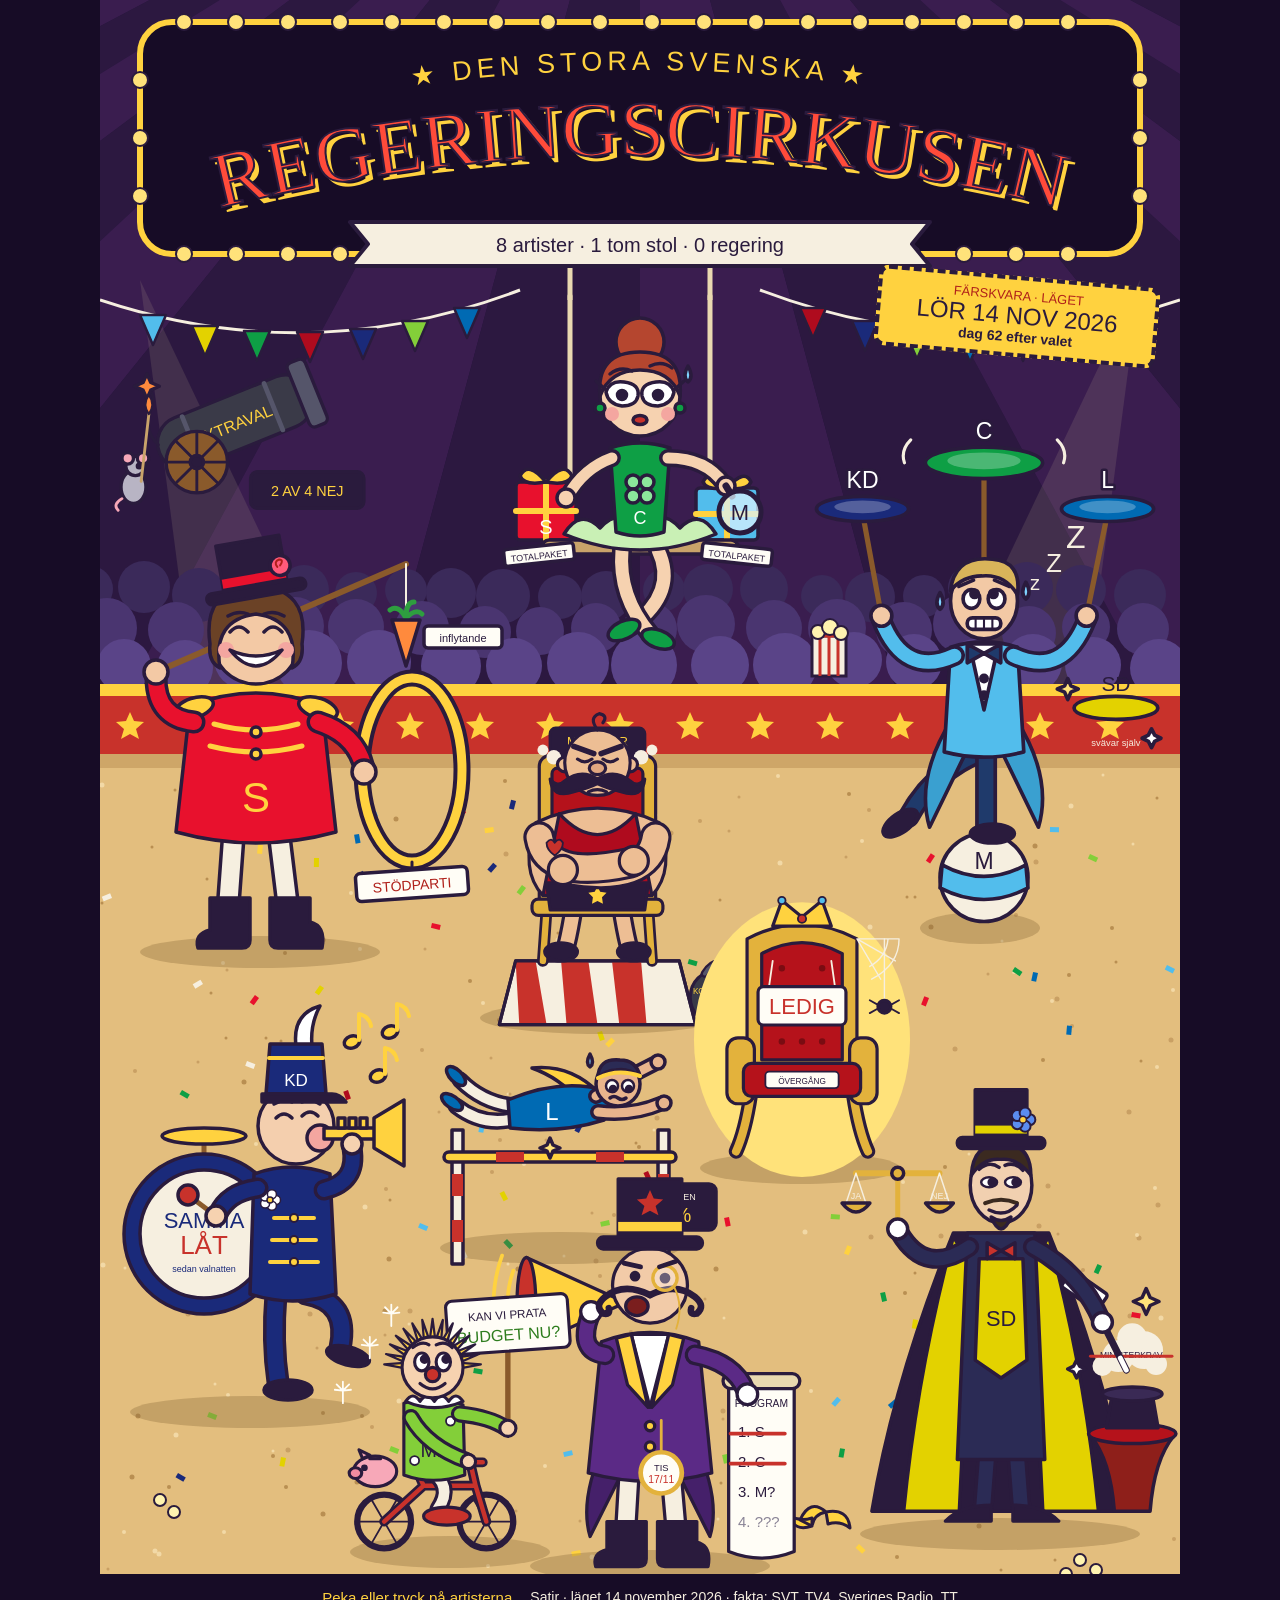
==== public/index.html @ 0e329bae "Publish Regeringscirkusen poster as a standalone page (F-001) Co-Authored-By: Claude Opus 5.5 <norep" ====
<!doctype html>
<html lang="sv">
<head>
<meta charset="utf-8">
<meta name="viewport" content="width=device-width, initial-scale=1">
<meta name="theme-color" content="#24163A">
<title>Regeringscirkusen 2026</title>
<meta name="description" content="Regeringscirkusen 2026 – en satirisk karikatyraffisch om regeringsbildningen. Peka eller tryck på artisterna.">
<link rel="icon" href="/favicon.svg" type="image/svg+xml">
<link rel="icon" href="/favicon.ico" sizes="48x48">
<link rel="apple-touch-icon" href="/apple-touch-icon.png">
<link rel="canonical" href="https://cirkusen.trythis.one/">
<meta property="og:type" content="website">
<meta property="og:locale" content="sv_SE">
<meta property="og:title" content="Regeringscirkusen 2026">
<meta property="og:description" content="En satirisk karikatyraffisch om regeringsbildningen. Peka eller tryck på artisterna.">
<meta property="og:url" content="https://cirkusen.trythis.one/">
<meta property="og:image" content="https://cirkusen.trythis.one/assets/og-image.jpg">
<meta property="og:image:width" content="1200">
<meta property="og:image:height" content="630">
<meta property="og:image:alt" content="Karikatyraffisch: Regeringscirkusen med partierna som cirkusartister.">
<meta name="twitter:card" content="summary_large_image">
<link rel="preload" href="/assets/fonts/bungee-latin-400-normal.woff2" as="font" type="font/woff2" crossorigin>
<style>
@font-face{font-family:Bungee;src:url("/assets/fonts/bungee-latin-400-normal.woff2") format("woff2");font-weight:400;font-display:swap}
@font-face{font-family:Rye;src:url("/assets/fonts/rye-latin-400-normal.woff2") format("woff2");font-weight:400;font-display:swap}
@font-face{font-family:Inter;src:url("/assets/fonts/inter-latin-wght-normal-5.3.0.woff2") format("woff2");font-weight:100 900;font-display:swap}
html{background:#170C26}
body{margin:0;min-height:100vh;display:flex;justify-content:center;overflow-x:hidden}
#stage{width:1080px;height:1620px;transform-origin:top left;flex:none}
.pop[hidden]{display:none}
#sheet{position:fixed;left:12px;right:12px;bottom:12px;z-index:100;box-sizing:border-box;background:#FFFDF6;color:#2A1B3D;border:3px solid #2A1B3D;border-radius:18px;padding:12px 16px;box-shadow:4px 4px 0 #2A1B3D;font:16px/1.4 Inter,sans-serif;cursor:pointer}
#sheet[hidden]{display:none}
#sheet div{font-size:14px!important}
</style>
<style>
body{margin:0}
a{color:#FFD23F}a:hover{color:#fff}
svg text{font-family:Bungee,sans-serif;stroke:none}
svg text.rye{font-family:Rye,serif}
.act{transition:filter .15s}.act:hover{filter:brightness(1.1) drop-shadow(0 0 10px #FFE27A)}
@keyframes swingC{0%,100%{transform:rotate(-5deg)}50%{transform:rotate(5deg)}}
@keyframes lean{0%,100%{transform:rotate(-1.5deg)}50%{transform:rotate(2deg)}}
@keyframes teeter{0%,100%{transform:rotate(-3deg)}50%{transform:rotate(3deg)}}
@keyframes march{0%,100%{transform:translateY(0) rotate(-1deg)}50%{transform:translateY(-10px) rotate(1deg)}}
@keyframes bounce{0%,100%{transform:translateY(0)}50%{transform:translateY(-7px)}}
@keyframes ride{0%,100%{transform:translateX(-22px)}50%{transform:translateX(26px)}}
@keyframes eyes{0%,40%{transform:translateX(-5px)}50%,90%{transform:translateX(5px)}100%{transform:translateX(-5px)}}
@keyframes drip{0%{transform:translateY(0);opacity:1}100%{transform:translateY(24px);opacity:0}}
@keyframes wob{0%,100%{transform:rotate(-7deg)}50%{transform:rotate(7deg)}}
@keyframes wobBig{0%,100%{transform:rotate(-16deg) translateX(-5px)}50%{transform:rotate(16deg) translateX(5px)}}
@keyframes hover{0%,100%{transform:translateY(0)}50%{transform:translateY(-14px)}}
@keyframes tw{0%,100%{opacity:.15;transform:scale(.5)}50%{opacity:1;transform:scale(1.3)}}
@keyframes blink{0%,100%{opacity:1}50%{opacity:.25}}
@keyframes dangle{0%,100%{transform:rotate(-9deg)}50%{transform:rotate(9deg)}}
@keyframes no{0%,100%{transform:rotate(-9deg)}50%{transform:rotate(9deg)}}
@keyframes puff{0%{transform:translateY(0) scale(.6);opacity:.9}100%{transform:translateY(-22px) scale(1.4);opacity:0}}
@keyframes tip{0%,100%{transform:rotate(-12deg)}50%{transform:rotate(12deg)}}
@keyframes poof{0%,100%{transform:scale(.9);opacity:.75}50%{transform:scale(1.08);opacity:1}}
@keyframes wand{0%,100%{transform:rotate(-10deg)}50%{transform:rotate(14deg)}}
@keyframes beat{0%,100%{transform:rotate(0)}50%{transform:rotate(-16deg)}}
@keyframes clash{0%,100%{transform:translateY(0) rotate(0)}50%{transform:translateY(-8px) rotate(6deg)}}
@keyframes note{0%{transform:translate(0,10px);opacity:0}30%{opacity:1}100%{transform:translate(14px,-30px);opacity:0}}
@keyframes sway{0%,100%{transform:rotate(-8deg)}50%{transform:rotate(10deg)}}
@keyframes fly{0%,100%{transform:translate(-8px,2px) rotate(2deg)}50%{transform:translate(8px,-8px) rotate(-3deg)}}
@keyframes barwob{0%,100%{transform:rotate(-1.2deg)}50%{transform:rotate(1.2deg)}}
@keyframes spin{from{transform:rotate(0)}to{transform:rotate(360deg)}}
@keyframes seed{0%{transform:translate(0,0);opacity:0}20%{opacity:1}100%{transform:translate(-46px,-40px);opacity:0}}
@keyframes flutter{0%,100%{transform:rotate(-3deg)}50%{transform:rotate(3deg)}}
@keyframes glow{0%,100%{opacity:.25}50%{opacity:.8}}
@keyframes spider{0%,100%{transform:translateY(-34px)}50%{transform:translateY(8px)}}
@keyframes shake{0%,100%{transform:translate(0,0)}25%{transform:translate(-2px,1px)}75%{transform:translate(2px,-1px)}}
@keyframes flick{0%,100%{transform:scale(1)}50%{transform:scale(1.35,.8)}}
@keyframes bulb{0%,49%{fill:#FFE27A}50%,100%{fill:#6B4E2E}}
@keyframes sweepL{0%,100%{transform:rotate(-7deg)}50%{transform:rotate(9deg)}}
@keyframes sweepR{0%,100%{transform:rotate(7deg)}50%{transform:rotate(-9deg)}}
@keyframes flag{0%,100%{transform:rotate(-7deg)}50%{transform:rotate(7deg)}}
@keyframes pop{from{transform:scale(.7);opacity:0}to{transform:scale(1);opacity:1}}
@keyframes stamp{0%,100%{transform:rotate(5deg) scale(1)}50%{transform:rotate(3deg) scale(1.04)}}
.swingC{animation:swingC 3.2s ease-in-out infinite;transform-origin:50% 0}
.lean{animation:lean 2.4s ease-in-out infinite;transform-origin:40% 100%}
.teeter{animation:teeter 1.8s ease-in-out infinite;transform-origin:50% 92%}
.march{animation:march .7s ease-in-out infinite}
.bounce{animation:bounce 1s ease-in-out infinite}
.ride{animation:ride 5s ease-in-out infinite}
.pop{animation:pop .2s ease-out both}
.stamp{animation:stamp 2.6s ease-in-out infinite}
svg .eyes,svg .wob,svg .wob2,svg .wobBig,svg .hover,svg .tw,svg .dangle,svg .dangle2,svg .no,svg .puff,svg .tip,svg .poof,svg .wand,svg .beat,svg .clash,svg .note,svg .sway,svg .fly,svg .barwob,svg .spin,svg .seed,svg .flutter,svg .swingw,svg .spider,svg .flick,svg .flag,svg .drip{transform-box:fill-box}
.eyes{animation:eyes 3s ease-in-out infinite}
.drip{animation:drip 1.1s ease-in infinite}
.wob{animation:wob 1s ease-in-out infinite;transform-origin:50% 100%}
.wob2{animation:wob 1.2s ease-in-out infinite;animation-delay:.3s;transform-origin:50% 100%}
.wobBig{animation:wobBig .7s ease-in-out infinite;transform-origin:50% 100%}
.hover{animation:hover 2.2s ease-in-out infinite}
.tw{animation:tw 1.2s ease-in-out infinite;transform-origin:center}
.blink{animation:blink 1.2s ease-in-out infinite}
.dangle{animation:dangle 1.8s ease-in-out infinite;transform-origin:12% 0}
.dangle2{animation:dangle 3s ease-in-out infinite;transform-origin:50% 0}
.no{animation:no .9s ease-in-out infinite;transform-origin:50% 100%}
.puff{animation:puff 1.2s ease-out infinite;transform-origin:center}
.tip{animation:tip 2.6s ease-in-out infinite;transform-origin:50% 0}
.poof{animation:poof 1.6s ease-in-out infinite;transform-origin:center}
.wand{animation:wand .9s ease-in-out infinite;transform-origin:0 0}
.beat{animation:beat .35s ease-in-out infinite;transform-origin:100% 0}
.clash{animation:clash .7s ease-in-out infinite;transform-origin:center}
.note{animation:note 1.8s ease-out infinite}
.sway{animation:sway 1.4s ease-in-out infinite;transform-origin:50% 100%}
.fly{animation:fly 1.6s ease-in-out infinite;transform-origin:center}
.barwob{animation:barwob .3s ease-in-out infinite;transform-origin:center}
.spin{animation:spin 1.3s linear infinite;transform-origin:center}
.seed{animation:seed 3.4s ease-out infinite}
.flutter{animation:flutter 2s ease-in-out infinite;transform-origin:50% 0}
.swingw{animation:dangle 1.4s ease-in-out infinite;transform-origin:50% 0}
.glow{animation:glow 2.4s ease-in-out infinite}
.spider{animation:spider 4s ease-in-out infinite}
.shake{animation:shake .25s linear infinite}
.flick{animation:flick .3s ease-in-out infinite;transform-origin:50% 100%}
.flag{animation:flag 2s ease-in-out infinite;transform-origin:50% 0}
.b1{animation:bulb 1s steps(1) infinite;fill:#FFE27A}
.b2{animation:bulb 1s steps(1) infinite;animation-delay:.5s;fill:#FFE27A}
.sweepL{animation:sweepL 8s ease-in-out infinite;transform-box:view-box;transform-origin:40px 280px}
.sweepR{animation:sweepR 9s ease-in-out infinite;transform-box:view-box;transform-origin:1040px 280px}
@media (prefers-reduced-motion: reduce){*{animation:none !important}}
</style>
</head>
<body>
<div id="stage">
<div style="width: 1080px; height: 1620px; position: relative; overflow: hidden; background: #24163A; font-family: Inter, sans-serif; color: #2A1B3D">
<svg aria-hidden="true" width="1080" height="1620" viewBox="0 0 1080 1620" style="position:absolute;left:0;top:0"><rect width="1080" height="1620" fill="#24163A"/><polygon points="540,-260 -1572,720 -1308,720" fill="#3A1D4F"/><polygon points="540,-260 -1308,720 -1044,720" fill="#2C1840"/><polygon points="540,-260 -1044,720 -780,720" fill="#3A1D4F"/><polygon points="540,-260 -780,720 -516,720" fill="#2C1840"/><polygon points="540,-260 -516,720 -252,720" fill="#3A1D4F"/><polygon points="540,-260 -252,720 12,720" fill="#2C1840"/><polygon points="540,-260 12,720 276,720" fill="#3A1D4F"/><polygon points="540,-260 276,720 540,720" fill="#2C1840"/><polygon points="540,-260 540,720 804,720" fill="#3A1D4F"/><polygon points="540,-260 804,720 1068,720" fill="#2C1840"/><polygon points="540,-260 1068,720 1332,720" fill="#3A1D4F"/><polygon points="540,-260 1332,720 1596,720" fill="#2C1840"/><polygon points="540,-260 1596,720 1860,720" fill="#3A1D4F"/><polygon points="540,-260 1860,720 2124,720" fill="#2C1840"/><polygon points="540,-260 2124,720 2388,720" fill="#3A1D4F"/><polygon points="540,-260 2388,720 2652,720" fill="#2C1840"/><g class="sweepL"><polygon points="40,280 200,1500 620,1500" fill="#FFF3B0" opacity=".10"/></g><g class="sweepR"><polygon points="1040,280 460,1500 880,1500" fill="#FFF3B0" opacity=".10"/></g><circle cx="-10" cy="589" r="23" fill="#3B2A5A"/><circle cx="44" cy="587" r="26" fill="#3B2A5A"/><circle cx="99" cy="595" r="27" fill="#3B2A5A"/><circle cx="156" cy="596" r="23" fill="#3B2A5A"/><circle cx="204" cy="590" r="25" fill="#3B2A5A"/><circle cx="256" cy="593" r="21" fill="#3B2A5A"/><circle cx="306" cy="590" r="21" fill="#3B2A5A"/><circle cx="351" cy="593" r="25" fill="#3B2A5A"/><circle cx="403" cy="596" r="27" fill="#3B2A5A"/><circle cx="460" cy="597" r="22" fill="#3B2A5A"/><circle cx="506" cy="596" r="25" fill="#3B2A5A"/><circle cx="564" cy="590" r="21" fill="#3B2A5A"/><circle cx="608" cy="589" r="25" fill="#3B2A5A"/><circle cx="664" cy="589" r="24" fill="#3B2A5A"/><circle cx="722" cy="596" r="21" fill="#3B2A5A"/><circle cx="770" cy="597" r="25" fill="#3B2A5A"/><circle cx="824" cy="596" r="21" fill="#3B2A5A"/><circle cx="871" cy="588" r="23" fill="#3B2A5A"/><circle cx="927" cy="588" r="26" fill="#3B2A5A"/><circle cx="981" cy="590" r="25" fill="#3B2A5A"/><circle cx="1040" cy="595" r="26" fill="#3B2A5A"/><circle cx="7" cy="628" r="30" fill="#4A3570"/><circle cx="76" cy="630" r="28" fill="#4A3570"/><circle cx="139" cy="626" r="26" fill="#4A3570"/><circle cx="195" cy="626" r="29" fill="#4A3570"/><circle cx="256" cy="627" r="28" fill="#4A3570"/><circle cx="322" cy="628" r="27" fill="#4A3570"/><circle cx="385" cy="632" r="26" fill="#4A3570"/><circle cx="440" cy="631" r="24" fill="#4A3570"/><circle cx="496" cy="628" r="25" fill="#4A3570"/><circle cx="550" cy="629" r="27" fill="#4A3570"/><circle cx="606" cy="624" r="29" fill="#4A3570"/><circle cx="674" cy="628" r="28" fill="#4A3570"/><circle cx="737" cy="628" r="29" fill="#4A3570"/><circle cx="804" cy="630" r="28" fill="#4A3570"/><circle cx="863" cy="624" r="30" fill="#4A3570"/><circle cx="929" cy="633" r="27" fill="#4A3570"/><circle cx="986" cy="627" r="24" fill="#4A3570"/><circle cx="1043" cy="629" r="26" fill="#4A3570"/><circle cx="24" cy="666" r="27" fill="#5A4488"/><circle cx="85" cy="668" r="28" fill="#5A4488"/><circle cx="144" cy="659" r="30" fill="#5A4488"/><circle cx="209" cy="663" r="33" fill="#5A4488"/><circle cx="279" cy="662" r="32" fill="#5A4488"/><circle cx="351" cy="666" r="30" fill="#5A4488"/><circle cx="414" cy="666" r="28" fill="#5A4488"/><circle cx="478" cy="663" r="31" fill="#5A4488"/><circle cx="544" cy="665" r="33" fill="#5A4488"/><circle cx="620" cy="665" r="29" fill="#5A4488"/><circle cx="685" cy="665" r="32" fill="#5A4488"/><circle cx="754" cy="660" r="28" fill="#5A4488"/><circle cx="814" cy="662" r="28" fill="#5A4488"/><circle cx="875" cy="666" r="27" fill="#5A4488"/><circle cx="933" cy="663" r="29" fill="#5A4488"/><circle cx="993" cy="665" r="28" fill="#5A4488"/><circle cx="1059" cy="668" r="29" fill="#5A4488"/><g font-size="20" fill="#F6EFE0" class="blink"><text x="930" y="590">z</text><text x="946" y="572" font-size="26">Z</text><text x="966" y="548" font-size="32">Z</text></g><rect x="712" y="636" width="34" height="40" fill="#F6EFE0" stroke="#2A1B3D" stroke-width="3"/><path d="M712 636h34M720 636v40M729 636v40M738 636v40" stroke="#C8322B" stroke-width="3"/><g fill="#FFF3B0" stroke="#2A1B3D" stroke-width="2"><circle cx="718" cy="632" r="7"/><circle cx="730" cy="627" r="8"/><circle cx="741" cy="633" r="7"/></g><rect x="0" y="690" width="1080" height="64" fill="#C8322B"/><rect x="0" y="684" width="1080" height="12" fill="#FFD23F"/><path d="M30 712l4 9 10 1 -8 7 3 10 -9 -5 -9 5 3 -10 -8 -7 10 -1z" fill="#FFD23F"/><path d="M100 712l4 9 10 1 -8 7 3 10 -9 -5 -9 5 3 -10 -8 -7 10 -1z" fill="#FFD23F"/><path d="M170 712l4 9 10 1 -8 7 3 10 -9 -5 -9 5 3 -10 -8 -7 10 -1z" fill="#FFD23F"/><path d="M240 712l4 9 10 1 -8 7 3 10 -9 -5 -9 5 3 -10 -8 -7 10 -1z" fill="#FFD23F"/><path d="M310 712l4 9 10 1 -8 7 3 10 -9 -5 -9 5 3 -10 -8 -7 10 -1z" fill="#FFD23F"/><path d="M380 712l4 9 10 1 -8 7 3 10 -9 -5 -9 5 3 -10 -8 -7 10 -1z" fill="#FFD23F"/><path d="M450 712l4 9 10 1 -8 7 3 10 -9 -5 -9 5 3 -10 -8 -7 10 -1z" fill="#FFD23F"/><path d="M520 712l4 9 10 1 -8 7 3 10 -9 -5 -9 5 3 -10 -8 -7 10 -1z" fill="#FFD23F"/><path d="M590 712l4 9 10 1 -8 7 3 10 -9 -5 -9 5 3 -10 -8 -7 10 -1z" fill="#FFD23F"/><path d="M660 712l4 9 10 1 -8 7 3 10 -9 -5 -9 5 3 -10 -8 -7 10 -1z" fill="#FFD23F"/><path d="M730 712l4 9 10 1 -8 7 3 10 -9 -5 -9 5 3 -10 -8 -7 10 -1z" fill="#FFD23F"/><path d="M800 712l4 9 10 1 -8 7 3 10 -9 -5 -9 5 3 -10 -8 -7 10 -1z" fill="#FFD23F"/><path d="M870 712l4 9 10 1 -8 7 3 10 -9 -5 -9 5 3 -10 -8 -7 10 -1z" fill="#FFD23F"/><path d="M940 712l4 9 10 1 -8 7 3 10 -9 -5 -9 5 3 -10 -8 -7 10 -1z" fill="#FFD23F"/><path d="M1010 712l4 9 10 1 -8 7 3 10 -9 -5 -9 5 3 -10 -8 -7 10 -1z" fill="#FFD23F"/><rect x="0" y="754" width="1080" height="866" fill="#E3BE7E"/><rect x="0" y="754" width="1080" height="14" fill="#B98F52" opacity=".5"/><circle cx="257" cy="1482" r="2.5" fill="#B98F52"/><circle cx="110" cy="1242" r="2.5" fill="#B98F52"/><circle cx="803" cy="1182" r="2" fill="#F2D9A6"/><circle cx="212" cy="1268" r="2.5" fill="#F2D9A6"/><circle cx="127" cy="970" r="1.5" fill="#C9A064"/><circle cx="902" cy="941" r="1.5" fill="#F2D9A6"/><circle cx="107" cy="879" r="1.5" fill="#B98F52"/><circle cx="309" cy="1324" r="1.5" fill="#F2D9A6"/><circle cx="52" cy="847" r="1.5" fill="#B98F52"/><circle cx="770" cy="927" r="2.5" fill="#F2D9A6"/><circle cx="711" cy="1391" r="2" fill="#F2D9A6"/><circle cx="251" cy="893" r="2" fill="#F2D9A6"/><circle cx="983" cy="1270" r="2" fill="#C9A064"/><circle cx="295" cy="879" r="2.5" fill="#F2D9A6"/><circle cx="542" cy="1265" r="2.5" fill="#C9A064"/><circle cx="1057" cy="798" r="1.5" fill="#B98F52"/><circle cx="740" cy="925" r="2.5" fill="#B98F52"/><circle cx="55" cy="1551" r="2.5" fill="#F2D9A6"/><circle cx="186" cy="1487" r="2" fill="#B98F52"/><circle cx="751" cy="946" r="2" fill="#C9A064"/><circle cx="1029" cy="1112" r="2.5" fill="#C9A064"/><circle cx="399" cy="1020" r="2" fill="#B98F52"/><circle cx="464" cy="979" r="2.5" fill="#F2D9A6"/><circle cx="728" cy="1523" r="1.5" fill="#C9A064"/><circle cx="572" cy="1258" r="2" fill="#C9A064"/><circle cx="705" cy="1232" r="2.5" fill="#F2D9A6"/><circle cx="746" cy="857" r="1.5" fill="#C9A064"/><circle cx="464" cy="1256" r="1.5" fill="#F2D9A6"/><circle cx="418" cy="1269" r="2.5" fill="#B98F52"/><circle cx="3" cy="1265" r="2.5" fill="#F2D9A6"/><circle cx="173" cy="1451" r="1.5" fill="#F2D9A6"/><circle cx="408" cy="1264" r="1.5" fill="#F2D9A6"/><circle cx="680" cy="863" r="2.5" fill="#F2D9A6"/><circle cx="948" cy="1186" r="2.5" fill="#C9A064"/><circle cx="325" cy="949" r="1.5" fill="#C9A064"/><circle cx="309" cy="1379" r="2" fill="#B98F52"/><circle cx="299" cy="1401" r="2.5" fill="#F2D9A6"/><circle cx="717" cy="934" r="2.5" fill="#B98F52"/><circle cx="268" cy="796" r="1.5" fill="#B98F52"/><circle cx="210" cy="1314" r="2.5" fill="#C9A064"/><circle cx="888" cy="974" r="1.5" fill="#C9A064"/><circle cx="515" cy="992" r="2" fill="#B98F52"/><circle cx="492" cy="1557" r="2.5" fill="#F2D9A6"/><circle cx="531" cy="1332" r="2" fill="#C9A064"/><circle cx="124" cy="1532" r="2" fill="#F2D9A6"/><circle cx="1058" cy="1205" r="2.5" fill="#C9A064"/><circle cx="310" cy="1311" r="2.5" fill="#C9A064"/><circle cx="901" cy="1570" r="1.5" fill="#B98F52"/><circle cx="8" cy="1569" r="1.5" fill="#C9A064"/><circle cx="289" cy="1259" r="2.5" fill="#B98F52"/><circle cx="246" cy="1344" r="1.5" fill="#F2D9A6"/><circle cx="1061" cy="1318" r="2.5" fill="#F2D9A6"/><circle cx="217" cy="1348" r="1.5" fill="#C9A064"/><circle cx="391" cy="1058" r="1.5" fill="#C9A064"/><circle cx="1039" cy="1238" r="2.5" fill="#C9A064"/><circle cx="129" cy="1228" r="2" fill="#B98F52"/><circle cx="1035" cy="1395" r="2.5" fill="#C9A064"/><circle cx="567" cy="1238" r="2.5" fill="#B98F52"/><circle cx="979" cy="1294" r="1.5" fill="#B98F52"/><circle cx="1071" cy="1040" r="2.5" fill="#C9A064"/><circle cx="916" cy="915" r="2" fill="#C9A064"/><circle cx="803" cy="1227" r="2" fill="#C9A064"/><circle cx="492" cy="1213" r="1.5" fill="#C9A064"/><circle cx="620" cy="900" r="1.5" fill="#B98F52"/><circle cx="749" cy="921" r="2" fill="#C9A064"/><circle cx="957" cy="999" r="2.5" fill="#C9A064"/><circle cx="815" cy="1273" r="1.5" fill="#B98F52"/><circle cx="458" cy="940" r="2.5" fill="#F2D9A6"/><circle cx="1055" cy="1188" r="2" fill="#F2D9A6"/><circle cx="400" cy="1140" r="2" fill="#C9A064"/><circle cx="749" cy="794" r="2" fill="#B98F52"/><circle cx="939" cy="1226" r="2.5" fill="#C9A064"/><circle cx="787" cy="1114" r="2.5" fill="#B98F52"/><circle cx="605" cy="1299" r="1.5" fill="#C9A064"/><circle cx="468" cy="882" r="1.5" fill="#F2D9A6"/><circle cx="556" cy="815" r="1.5" fill="#F2D9A6"/><circle cx="265" cy="1207" r="2.5" fill="#F2D9A6"/><circle cx="831" cy="927" r="2.5" fill="#B98F52"/><circle cx="1012" cy="1492" r="2" fill="#C9A064"/><circle cx="571" cy="833" r="2.5" fill="#C9A064"/><circle cx="871" cy="849" r="2" fill="#C9A064"/><circle cx="181" cy="1041" r="1.5" fill="#B98F52"/><circle cx="455" cy="843" r="2" fill="#C9A064"/><circle cx="929" cy="786" r="2" fill="#B98F52"/><circle cx="855" cy="1049" r="2.5" fill="#C9A064"/><circle cx="88" cy="1314" r="2.5" fill="#C9A064"/><circle cx="224" cy="940" r="2" fill="#C9A064"/><circle cx="370" cy="981" r="2" fill="#B98F52"/><circle cx="624" cy="1318" r="1.5" fill="#F2D9A6"/><circle cx="912" cy="1287" r="2.5" fill="#C9A064"/><circle cx="554" cy="1130" r="1.5" fill="#F2D9A6"/><circle cx="75" cy="790" r="1.5" fill="#B98F52"/><circle cx="1035" cy="1339" r="1.5" fill="#B98F52"/><circle cx="972" cy="1026" r="2" fill="#C9A064"/><circle cx="885" cy="1447" r="2" fill="#B98F52"/><circle cx="805" cy="1293" r="2" fill="#B98F52"/><circle cx="440" cy="1010" r="2" fill="#C9A064"/><circle cx="286" cy="1189" r="2" fill="#C9A064"/><circle cx="265" cy="789" r="1.5" fill="#B98F52"/><circle cx="523" cy="1216" r="1.5" fill="#C9A064"/><circle cx="173" cy="1456" r="2" fill="#B98F52"/><circle cx="577" cy="1388" r="1.5" fill="#B98F52"/><circle cx="600" cy="821" r="2" fill="#C9A064"/><circle cx="322" cy="1050" r="2" fill="#C9A064"/><circle cx="539" cy="1147" r="2" fill="#B98F52"/><circle cx="662" cy="1025" r="1.5" fill="#F2D9A6"/><circle cx="446" cy="1140" r="1.5" fill="#C9A064"/><circle cx="686" cy="1165" r="1.5" fill="#F2D9A6"/><circle cx="571" cy="1289" r="2.5" fill="#C9A064"/><circle cx="508" cy="1291" r="1.5" fill="#C9A064"/><circle cx="541" cy="866" r="1.5" fill="#F2D9A6"/><circle cx="85" cy="1178" r="1.5" fill="#F2D9A6"/><circle cx="623" cy="1419" r="1.5" fill="#C9A064"/><circle cx="317" cy="1448" r="2.5" fill="#B98F52"/><circle cx="797" cy="1557" r="2" fill="#B98F52"/><circle cx="1012" cy="928" r="2" fill="#B98F52"/><circle cx="296" cy="819" r="2.5" fill="#B98F52"/><circle cx="879" cy="1526" r="2.5" fill="#B98F52"/><circle cx="285" cy="1311" r="2.5" fill="#B98F52"/><circle cx="32" cy="1477" r="2.5" fill="#B98F52"/><circle cx="470" cy="862" r="1.5" fill="#C9A064"/><circle cx="272" cy="1427" r="2" fill="#C9A064"/><circle cx="771" cy="1237" r="2.5" fill="#C9A064"/><circle cx="38" cy="1416" r="2.5" fill="#B98F52"/><circle cx="500" cy="1276" r="2" fill="#C9A064"/><circle cx="935" cy="846" r="2.5" fill="#B98F52"/><circle cx="188" cy="1450" r="2.5" fill="#C9A064"/><circle cx="970" cy="1033" r="1.5" fill="#F2D9A6"/><circle cx="480" cy="1521" r="1.5" fill="#C9A064"/><circle cx="942" cy="1280" r="2" fill="#C9A064"/><circle cx="981" cy="1475" r="2" fill="#C9A064"/><circle cx="406" cy="854" r="2.5" fill="#C9A064"/><circle cx="679" cy="1035" r="2.5" fill="#B98F52"/><circle cx="623" cy="1411" r="2.5" fill="#C9A064"/><circle cx="25" cy="1268" r="1.5" fill="#F2D9A6"/><circle cx="550" cy="1463" r="1.5" fill="#B98F52"/><circle cx="445" cy="1466" r="2" fill="#F2D9A6"/><circle cx="1057" cy="1067" r="2" fill="#F2D9A6"/><circle cx="955" cy="1560" r="1.5" fill="#B98F52"/><circle cx="408" cy="1094" r="1.5" fill="#F2D9A6"/><circle cx="35" cy="1071" r="2" fill="#C9A064"/><circle cx="1037" cy="1235" r="2" fill="#F2D9A6"/><circle cx="429" cy="990" r="1.5" fill="#B98F52"/><circle cx="184" cy="920" r="2.5" fill="#B98F52"/><circle cx="536" cy="1143" r="1.5" fill="#B98F52"/><circle cx="1041" cy="1061" r="1.5" fill="#B98F52"/><circle cx="747" cy="1011" r="2" fill="#F2D9A6"/><circle cx="807" cy="800" r="1.5" fill="#C9A064"/><circle cx="1006" cy="1472" r="2" fill="#F2D9A6"/><circle cx="618" cy="1519" r="1.5" fill="#F2D9A6"/><circle cx="704" cy="1160" r="2" fill="#C9A064"/><circle cx="678" cy="776" r="2" fill="#F2D9A6"/><circle cx="815" cy="897" r="1.5" fill="#B98F52"/><circle cx="24" cy="1532" r="2" fill="#F2D9A6"/><circle cx="762" cy="841" r="2" fill="#F2D9A6"/><circle cx="156" cy="1144" r="2" fill="#F2D9A6"/><circle cx="98" cy="1062" r="1.5" fill="#C9A064"/><circle cx="584" cy="1425" r="1.5" fill="#C9A064"/><circle cx="544" cy="1221" r="2.5" fill="#F2D9A6"/><circle cx="388" cy="1566" r="2" fill="#F2D9A6"/><circle cx="59" cy="1554" r="2.5" fill="#F2D9A6"/><circle cx="416" cy="1511" r="1.5" fill="#C9A064"/><circle cx="841" cy="1236" r="2.5" fill="#C9A064"/><circle cx="586" cy="1272" r="1.5" fill="#B98F52"/><circle cx="260" cy="949" r="2" fill="#F2D9A6"/><circle cx="703" cy="1063" r="2" fill="#F2D9A6"/><circle cx="532" cy="1190" r="2.5" fill="#C9A064"/><circle cx="616" cy="1269" r="2.5" fill="#B98F52"/><circle cx="807" cy="897" r="1.5" fill="#B98F52"/><circle cx="331" cy="851" r="1.5" fill="#B98F52"/><circle cx="1018" cy="1338" r="1.5" fill="#F2D9A6"/><circle cx="681" cy="1552" r="2" fill="#F2D9A6"/><circle cx="285" cy="1335" r="1.5" fill="#C9A064"/><circle cx="185" cy="953" r="2" fill="#B98F52"/><circle cx="186" cy="1101" r="1.5" fill="#F2D9A6"/><circle cx="529" cy="1358" r="1.5" fill="#C9A064"/><circle cx="845" cy="1167" r="2" fill="#B98F52"/><circle cx="1073" cy="990" r="2" fill="#F2D9A6"/><circle cx="692" cy="1545" r="1.5" fill="#F2D9A6"/><circle cx="568" cy="1363" r="2" fill="#C9A064"/><circle cx="1030" cy="1316" r="2.5" fill="#C9A064"/><circle cx="189" cy="1052" r="1.5" fill="#F2D9A6"/><circle cx="818" cy="1436" r="2" fill="#F2D9A6"/><circle cx="639" cy="797" r="1.5" fill="#C9A064"/><circle cx="870" cy="1501" r="2" fill="#B98F52"/><circle cx="1003" cy="775" r="1.5" fill="#F2D9A6"/><circle cx="958" cy="1234" r="1.5" fill="#C9A064"/><circle cx="458" cy="933" r="1.5" fill="#B98F52"/><circle cx="223" cy="1514" r="2.5" fill="#B98F52"/><circle cx="936" cy="862" r="2.5" fill="#C9A064"/><circle cx="2" cy="903" r="1.5" fill="#B98F52"/><circle cx="76" cy="1435" r="2.5" fill="#F2D9A6"/><circle cx="262" cy="1416" r="2" fill="#B98F52"/><circle cx="895" cy="1490" r="1.5" fill="#C9A064"/><circle cx="144" cy="1082" r="2.5" fill="#B98F52"/><circle cx="392" cy="1172" r="2" fill="#C9A064"/><circle cx="2" cy="785" r="2.5" fill="#F2D9A6"/><circle cx="943" cy="1060" r="2" fill="#B98F52"/><circle cx="496" cy="1261" r="2.5" fill="#C9A064"/><circle cx="505" cy="804" r="2" fill="#B98F52"/><circle cx="629" cy="831" r="1.5" fill="#C9A064"/><circle cx="1020" cy="1465" r="2.5" fill="#F2D9A6"/><circle cx="166" cy="1038" r="1.5" fill="#B98F52"/><circle cx="869" cy="1154" r="1.5" fill="#F2D9A6"/><circle cx="69" cy="1487" r="2" fill="#B98F52"/><circle cx="861" cy="1146" r="2.5" fill="#F2D9A6"/><circle cx="405" cy="781" r="2" fill="#B98F52"/><circle cx="1033" cy="844" r="1.5" fill="#F2D9A6"/><circle cx="410" cy="1094" r="1.5" fill="#C9A064"/><circle cx="952" cy="1001" r="2" fill="#F2D9A6"/><circle cx="223" cy="1413" r="2" fill="#B98F52"/><circle cx="383" cy="1003" r="2" fill="#F2D9A6"/><circle cx="115" cy="1384" r="1.5" fill="#F2D9A6"/><circle cx="111" cy="993" r="1.5" fill="#B98F52"/><circle cx="290" cy="1200" r="1.5" fill="#B98F52"/><circle cx="123" cy="963" r="2" fill="#F2D9A6"/><circle cx="643" cy="1525" r="1.5" fill="#C9A064"/><circle cx="339" cy="1112" r="1.5" fill="#C9A064"/><circle cx="1074" cy="1539" r="2" fill="#C9A064"/><circle cx="638" cy="1455" r="2.5" fill="#F2D9A6"/><circle cx="765" cy="1114" r="2" fill="#C9A064"/><circle cx="223" cy="777" r="1.5" fill="#F2D9A6"/><circle cx="165" cy="1134" r="2" fill="#C9A064"/><circle cx="424" cy="1164" r="2" fill="#F2D9A6"/><circle cx="885" cy="864" r="1.5" fill="#B98F52"/><circle cx="969" cy="975" r="2" fill="#B98F52"/><circle cx="914" cy="972" r="2" fill="#F2D9A6"/><circle cx="971" cy="806" r="2.5" fill="#F2D9A6"/><circle cx="507" cy="1415" r="2" fill="#C9A064"/><circle cx="769" cy="810" r="2" fill="#C9A064"/><circle cx="126" cy="1038" r="1.5" fill="#B98F52"/><circle cx="128" cy="1395" r="2" fill="#F2D9A6"/><circle cx="557" cy="1118" r="2.5" fill="#C9A064"/><circle cx="536" cy="1539" r="2.5" fill="#B98F52"/><circle cx="648" cy="1057" r="2" fill="#C9A064"/><circle cx="133" cy="799" r="1.5" fill="#C9A064"/><circle cx="973" cy="1507" r="2" fill="#F2D9A6"/><circle cx="514" cy="1215" r="2" fill="#C9A064"/><circle cx="1016" cy="962" r="1.5" fill="#B98F52"/><circle cx="621" cy="1483" r="1.5" fill="#B98F52"/><rect x="483" y="1125" width="9" height="5" fill="#1A2A7A" transform="rotate(117 483 1125)"/><rect x="741" y="1400" width="9" height="5" fill="#52BDEC" transform="rotate(131 741 1400)"/><rect x="404" y="1191" width="9" height="5" fill="#E3D200" transform="rotate(63 404 1191)"/><rect x="835" y="856" width="9" height="5" fill="#E8112D" transform="rotate(123 835 856)"/><rect x="667" y="954" width="9" height="5" fill="#83CF39" transform="rotate(26 667 954)"/><rect x="147" y="1061" width="9" height="5" fill="#F6EFE0" transform="rotate(21 147 1061)"/><rect x="426" y="888" width="9" height="5" fill="#83CF39" transform="rotate(127 426 888)"/><rect x="915" y="967" width="9" height="5" fill="#0E9F45" transform="rotate(34 915 967)"/><rect x="853" y="1261" width="9" height="5" fill="#F6EFE0" transform="rotate(172 853 1261)"/><rect x="481" y="1555" width="9" height="5" fill="#FFD23F" transform="rotate(170 481 1555)"/><rect x="248" y="1090" width="9" height="5" fill="#AF0B1E" transform="rotate(71 248 1090)"/><rect x="548" y="1171" width="9" height="5" fill="#AF0B1E" transform="rotate(66 548 1171)"/><rect x="407" y="1239" width="9" height="5" fill="#0E9F45" transform="rotate(47 407 1239)"/><rect x="502" y="1031" width="9" height="5" fill="#E3D200" transform="rotate(72 502 1031)"/><rect x="385" y="1124" width="9" height="5" fill="#52BDEC" transform="rotate(101 385 1124)"/><rect x="515" y="1041" width="9" height="5" fill="#FFD23F" transform="rotate(134 515 1041)"/><rect x="473" y="1455" width="9" height="5" fill="#52BDEC" transform="rotate(167 473 1455)"/><rect x="950" y="827" width="9" height="5" fill="#52BDEC" transform="rotate(1 950 827)"/><rect x="972" y="1026" width="9" height="5" fill="#006AB3" transform="rotate(95 972 1026)"/><rect x="82" y="1090" width="9" height="5" fill="#0E9F45" transform="rotate(30 82 1090)"/><rect x="103" y="984" width="9" height="5" fill="#F6EFE0" transform="rotate(149 103 984)"/><rect x="397" y="866" width="9" height="5" fill="#1A2A7A" transform="rotate(131 397 866)"/><rect x="364" y="1249" width="9" height="5" fill="#F6EFE0" transform="rotate(66 364 1249)"/><rect x="12" y="898" width="9" height="5" fill="#F6EFE0" transform="rotate(158 12 898)"/><rect x="716" y="1012" width="9" height="5" fill="#E8112D" transform="rotate(94 716 1012)"/><rect x="696" y="934" width="9" height="5" fill="#E8112D" transform="rotate(52 696 934)"/><rect x="522" y="829" width="9" height="5" fill="#F6EFE0" transform="rotate(166 522 829)"/><rect x="416" y="801" width="9" height="5" fill="#1A2A7A" transform="rotate(104 416 801)"/><rect x="761" y="979" width="9" height="5" fill="#F6EFE0" transform="rotate(79 761 979)"/><rect x="159" y="998" width="9" height="5" fill="#E8112D" transform="rotate(126 159 998)"/><rect x="990" y="854" width="9" height="5" fill="#83CF39" transform="rotate(25 990 854)"/><rect x="809" y="1469" width="9" height="5" fill="#FFD23F" transform="rotate(39 809 1469)"/><rect x="186" y="1458" width="9" height="5" fill="#E3D200" transform="rotate(101 186 1458)"/><rect x="555" y="1209" width="9" height="5" fill="#AF0B1E" transform="rotate(170 555 1209)"/><rect x="629" y="1217" width="9" height="5" fill="#E8112D" transform="rotate(79 629 1217)"/><rect x="731" y="1214" width="9" height="5" fill="#83CF39" transform="rotate(4 731 1214)"/><rect x="745" y="1449" width="9" height="5" fill="#0E9F45" transform="rotate(100 745 1449)"/><rect x="829" y="998" width="9" height="5" fill="#E8112D" transform="rotate(111 829 998)"/><rect x="320" y="1223" width="9" height="5" fill="#52BDEC" transform="rotate(23 320 1223)"/><rect x="831" y="1381" width="9" height="5" fill="#1A2A7A" transform="rotate(117 831 1381)"/><rect x="332" y="923" width="9" height="5" fill="#E8112D" transform="rotate(13 332 923)"/><rect x="291" y="1446" width="9" height="5" fill="#83CF39" transform="rotate(22 291 1446)"/><rect x="759" y="1544" width="9" height="5" fill="#FFD23F" transform="rotate(43 759 1544)"/><rect x="298" y="1146" width="9" height="5" fill="#AF0B1E" transform="rotate(41 298 1146)"/><rect x="1067" y="965" width="9" height="5" fill="#52BDEC" transform="rotate(27 1067 965)"/><rect x="785" y="1292" width="9" height="5" fill="#0E9F45" transform="rotate(77 785 1292)"/><rect x="259" y="834" width="9" height="5" fill="#006AB3" transform="rotate(80 259 834)"/><rect x="109" y="1412" width="9" height="5" fill="#83CF39" transform="rotate(22 109 1412)"/><rect x="328" y="1445" width="9" height="5" fill="#0E9F45" transform="rotate(158 328 1445)"/><rect x="828" y="1419" width="9" height="5" fill="#0E9F45" transform="rotate(121 828 1419)"/><rect x="374" y="1368" width="9" height="5" fill="#0E9F45" transform="rotate(10 374 1368)"/><rect x="818" y="1320" width="9" height="5" fill="#E3D200" transform="rotate(98 818 1320)"/><rect x="735" y="916" width="9" height="5" fill="#E3D200" transform="rotate(63 735 916)"/><rect x="394" y="832" width="9" height="5" fill="#FFD23F" transform="rotate(172 394 832)"/><rect x="78" y="1473" width="9" height="5" fill="#1A2A7A" transform="rotate(30 78 1473)"/><rect x="798" y="1403" width="9" height="5" fill="#006AB3" transform="rotate(140 798 1403)"/><rect x="627" y="1454" width="9" height="5" fill="#83CF39" transform="rotate(78 627 1454)"/><rect x="510" y="1225" width="9" height="5" fill="#83CF39" transform="rotate(168 510 1225)"/><rect x="752" y="1247" width="9" height="5" fill="#FFD23F" transform="rotate(112 752 1247)"/><rect x="366" y="813" width="9" height="5" fill="#E8112D" transform="rotate(158 366 813)"/><rect x="1002" y="1266" width="9" height="5" fill="#0E9F45" transform="rotate(114 1002 1266)"/><rect x="938" y="973" width="9" height="5" fill="#006AB3" transform="rotate(102 938 973)"/><rect x="219" y="858" width="9" height="5" fill="#E3D200" transform="rotate(91 219 858)"/><rect x="881" y="1164" width="9" height="5" fill="#52BDEC" transform="rotate(113 881 1164)"/><rect x="1032" y="1312" width="9" height="5" fill="#E8112D" transform="rotate(10 1032 1312)"/><rect x="266" y="874" width="9" height="5" fill="#1A2A7A" transform="rotate(130 266 874)"/><rect x="163" y="845" width="9" height="5" fill="#FFD23F" transform="rotate(96 163 845)"/><rect x="278" y="816" width="9" height="5" fill="#52BDEC" transform="rotate(157 278 816)"/><rect x="224" y="988" width="9" height="5" fill="#E3D200" transform="rotate(125 224 988)"/><rect x="589" y="959" width="9" height="5" fill="#0E9F45" transform="rotate(16 589 959)"/><ellipse cx="160" cy="952" rx="120" ry="16" fill="#8A6A3A" opacity=".35"/><ellipse cx="500" cy="1018" rx="120" ry="16" fill="#8A6A3A" opacity=".35"/><ellipse cx="880" cy="928" rx="60" ry="16" fill="#8A6A3A" opacity=".35"/><ellipse cx="700" cy="1168" rx="100" ry="16" fill="#8A6A3A" opacity=".35"/><ellipse cx="460" cy="1248" rx="120" ry="16" fill="#8A6A3A" opacity=".35"/><ellipse cx="150" cy="1412" rx="120" ry="16" fill="#8A6A3A" opacity=".35"/><ellipse cx="550" cy="1566" rx="120" ry="16" fill="#8A6A3A" opacity=".35"/><ellipse cx="900" cy="1534" rx="140" ry="16" fill="#8A6A3A" opacity=".35"/><ellipse cx="350" cy="1552" rx="100" ry="16" fill="#8A6A3A" opacity=".35"/><g stroke="#2A1B3D" stroke-width="3" stroke-linejoin="round"><path d="M700 1520q10 -22 26 -8q-12 2 -14 14zM726 1512q22 -4 24 16q-10 -8 -22 -4zM712 1526q-18 6 -22 -10q10 6 22 2z" fill="#FFD23F"/></g><circle cx="980" cy="1560" r="6" fill="#FFF3B0" stroke="#2A1B3D" stroke-width="2"/><circle cx="996" cy="1570" r="6" fill="#FFF3B0" stroke="#2A1B3D" stroke-width="2"/><circle cx="966" cy="1574" r="6" fill="#FFF3B0" stroke="#2A1B3D" stroke-width="2"/><circle cx="60" cy="1500" r="6" fill="#FFF3B0" stroke="#2A1B3D" stroke-width="2"/><circle cx="74" cy="1512" r="6" fill="#FFF3B0" stroke="#2A1B3D" stroke-width="2"/><path d="M0 300 Q210.0 370 420 290" fill="none" stroke="#F6EFE0" stroke-width="3"/><path class="flag" style="animation-delay:0.25s" d="M40 315h26l-13 30z" fill="#52BDEC" stroke="#2A1B3D" stroke-width="2.5" stroke-linejoin="round"/><path class="flag" style="animation-delay:0.50s" d="M92 326h26l-13 30z" fill="#E3D200" stroke="#2A1B3D" stroke-width="2.5" stroke-linejoin="round"/><path class="flag" style="animation-delay:0.75s" d="M144 331h26l-13 30z" fill="#0E9F45" stroke="#2A1B3D" stroke-width="2.5" stroke-linejoin="round"/><path class="flag" style="animation-delay:1.00s" d="M197 332h26l-13 30z" fill="#AF0B1E" stroke="#2A1B3D" stroke-width="2.5" stroke-linejoin="round"/><path class="flag" style="animation-delay:0.00s" d="M250 329h26l-13 30z" fill="#1A2A7A" stroke="#2A1B3D" stroke-width="2.5" stroke-linejoin="round"/><path class="flag" style="animation-delay:0.25s" d="M302 321h26l-13 30z" fill="#83CF39" stroke="#2A1B3D" stroke-width="2.5" stroke-linejoin="round"/><path class="flag" style="animation-delay:0.50s" d="M354 308h26l-13 30z" fill="#006AB3" stroke="#2A1B3D" stroke-width="2.5" stroke-linejoin="round"/><path d="M660 290 Q870.0 370 1080 300" fill="none" stroke="#F6EFE0" stroke-width="3"/><path class="flag" style="animation-delay:0.25s" d="M700 308h26l-13 30z" fill="#AF0B1E" stroke="#2A1B3D" stroke-width="2.5" stroke-linejoin="round"/><path class="flag" style="animation-delay:0.50s" d="M752 321h26l-13 30z" fill="#1A2A7A" stroke="#2A1B3D" stroke-width="2.5" stroke-linejoin="round"/><path class="flag" style="animation-delay:0.75s" d="M804 329h26l-13 30z" fill="#83CF39" stroke="#2A1B3D" stroke-width="2.5" stroke-linejoin="round"/><path class="flag" style="animation-delay:1.00s" d="M857 332h26l-13 30z" fill="#006AB3" stroke="#2A1B3D" stroke-width="2.5" stroke-linejoin="round"/><path class="flag" style="animation-delay:0.00s" d="M910 331h26l-13 30z" fill="#E8112D" stroke="#2A1B3D" stroke-width="2.5" stroke-linejoin="round"/><path class="flag" style="animation-delay:0.25s" d="M962 326h26l-13 30z" fill="#52BDEC" stroke="#2A1B3D" stroke-width="2.5" stroke-linejoin="round"/><path class="flag" style="animation-delay:0.50s" d="M1014 315h26l-13 30z" fill="#E3D200" stroke="#2A1B3D" stroke-width="2.5" stroke-linejoin="round"/><path d="M470 250V300M610 250V300" stroke="#E9D9B0" stroke-width="5"/><rect x="40" y="22" width="1000" height="232" rx="32" fill="#170C26" stroke="#FFD23F" stroke-width="6"/><circle class="b1" cx="84" cy="22" r="8" stroke="#2A1B3D" stroke-width="2"/><circle class="b1" cx="84" cy="254" r="8" stroke="#2A1B3D" stroke-width="2"/><circle class="b2" cx="136" cy="22" r="8" stroke="#2A1B3D" stroke-width="2"/><circle class="b2" cx="136" cy="254" r="8" stroke="#2A1B3D" stroke-width="2"/><circle class="b1" cx="188" cy="22" r="8" stroke="#2A1B3D" stroke-width="2"/><circle class="b1" cx="188" cy="254" r="8" stroke="#2A1B3D" stroke-width="2"/><circle class="b2" cx="240" cy="22" r="8" stroke="#2A1B3D" stroke-width="2"/><circle class="b2" cx="240" cy="254" r="8" stroke="#2A1B3D" stroke-width="2"/><circle class="b1" cx="292" cy="22" r="8" stroke="#2A1B3D" stroke-width="2"/><circle class="b1" cx="292" cy="254" r="8" stroke="#2A1B3D" stroke-width="2"/><circle class="b2" cx="344" cy="22" r="8" stroke="#2A1B3D" stroke-width="2"/><circle class="b2" cx="344" cy="254" r="8" stroke="#2A1B3D" stroke-width="2"/><circle class="b1" cx="396" cy="22" r="8" stroke="#2A1B3D" stroke-width="2"/><circle class="b1" cx="396" cy="254" r="8" stroke="#2A1B3D" stroke-width="2"/><circle class="b2" cx="448" cy="22" r="8" stroke="#2A1B3D" stroke-width="2"/><circle class="b2" cx="448" cy="254" r="8" stroke="#2A1B3D" stroke-width="2"/><circle class="b1" cx="500" cy="22" r="8" stroke="#2A1B3D" stroke-width="2"/><circle class="b1" cx="500" cy="254" r="8" stroke="#2A1B3D" stroke-width="2"/><circle class="b2" cx="552" cy="22" r="8" stroke="#2A1B3D" stroke-width="2"/><circle class="b2" cx="552" cy="254" r="8" stroke="#2A1B3D" stroke-width="2"/><circle class="b1" cx="604" cy="22" r="8" stroke="#2A1B3D" stroke-width="2"/><circle class="b1" cx="604" cy="254" r="8" stroke="#2A1B3D" stroke-width="2"/><circle class="b2" cx="656" cy="22" r="8" stroke="#2A1B3D" stroke-width="2"/><circle class="b2" cx="656" cy="254" r="8" stroke="#2A1B3D" stroke-width="2"/><circle class="b1" cx="708" cy="22" r="8" stroke="#2A1B3D" stroke-width="2"/><circle class="b1" cx="708" cy="254" r="8" stroke="#2A1B3D" stroke-width="2"/><circle class="b2" cx="760" cy="22" r="8" stroke="#2A1B3D" stroke-width="2"/><circle class="b2" cx="760" cy="254" r="8" stroke="#2A1B3D" stroke-width="2"/><circle class="b1" cx="812" cy="22" r="8" stroke="#2A1B3D" stroke-width="2"/><circle class="b1" cx="812" cy="254" r="8" stroke="#2A1B3D" stroke-width="2"/><circle class="b2" cx="864" cy="22" r="8" stroke="#2A1B3D" stroke-width="2"/><circle class="b2" cx="864" cy="254" r="8" stroke="#2A1B3D" stroke-width="2"/><circle class="b1" cx="916" cy="22" r="8" stroke="#2A1B3D" stroke-width="2"/><circle class="b1" cx="916" cy="254" r="8" stroke="#2A1B3D" stroke-width="2"/><circle class="b2" cx="968" cy="22" r="8" stroke="#2A1B3D" stroke-width="2"/><circle class="b2" cx="968" cy="254" r="8" stroke="#2A1B3D" stroke-width="2"/><circle class="b1" cx="40" cy="80" r="8" stroke="#2A1B3D" stroke-width="2"/><circle class="b2" cx="1040" cy="80" r="8" stroke="#2A1B3D" stroke-width="2"/><circle class="b1" cx="40" cy="138" r="8" stroke="#2A1B3D" stroke-width="2"/><circle class="b2" cx="1040" cy="138" r="8" stroke="#2A1B3D" stroke-width="2"/><circle class="b1" cx="40" cy="196" r="8" stroke="#2A1B3D" stroke-width="2"/><circle class="b2" cx="1040" cy="196" r="8" stroke="#2A1B3D" stroke-width="2"/><defs><path id="arcA" d="M250 96 Q540 44 830 96"/><path id="arcB" d="M96 214 Q540 96 984 214"/><path id="arcC" d="M101 219 Q545 101 989 219"/></defs>
<text font-size="27" fill="#FFD23F" letter-spacing="5"><textPath href="#arcA" startOffset="50%" text-anchor="middle">★ DEN STORA SVENSKA ★</textPath></text>
<text class="rye" font-size="78" fill="#FFD23F"><textPath href="#arcC" startOffset="50%" text-anchor="middle" textLength="850" lengthAdjust="spacingAndGlyphs">REGERINGSCIRKUSEN</textPath></text>
<text class="rye" font-size="78" fill="#FF4B3A" stroke="#2A1B3D" stroke-width="2" style="stroke:#2A1B3D"><textPath href="#arcB" startOffset="50%" text-anchor="middle" textLength="850" lengthAdjust="spacingAndGlyphs">REGERINGSCIRKUSEN</textPath></text>
<path d="M250 222h580l-18 22 18 22h-580l18 -22z" fill="#F6EFE0" stroke="#2A1B3D" stroke-width="4" stroke-linejoin="round"/>
<text x="540" y="252" text-anchor="middle" font-size="20" fill="#2A1B3D">8 artister · 1 tom stol · 0 regering</text></svg>
<div class="stamp" style="position: absolute; left: 776px; top: 276px; width: 282px; box-sizing: border-box; background: #FFD23F; border: 4px dashed #2A1B3D; border-radius: 10px; padding: 8px 10px; text-align: center; transform: rotate(5deg); z-index: 5">
<div style="font-family: Bungee, sans-serif; font-size: 13px; color: #B0201A">FÄRSKVARA · LÄGET</div>
<div style="font-family: Bungee, sans-serif; font-size: 24px; line-height: 1.1">LÖR 14 NOV 2026</div>
<div style="font-size: 14px; font-weight: 800">dag 62 efter valet</div>
</div>
<button type="button" class="act " aria-label="Extravalskanonen" data-act="cannon" aria-expanded="false" style="position: absolute; left: 16px; top: 322px; width: 250px; height: 192px; background: transparent; border: 0; padding: 0; cursor: pointer"><svg width="100%" height="100%" viewBox="0 0 260 200" style="display:block;overflow:visible"><g stroke="#2A1B3D" stroke-width="3.5" stroke-linejoin="round" stroke-linecap="round">
<g class="shake">
<g transform="rotate(-22 110 110)"><rect x="40" y="82" width="170" height="56" rx="28" fill="#3A3A48"/><rect x="196" y="74" width="20" height="72" rx="6" fill="#55556A"/><path d="M76 84V136M168 84V136" fill="none" stroke="#55556A" stroke-width="5" /><text x="122" y="118" text-anchor="middle" font-size="17" fill="#FFD23F">EXTRAVAL</text></g>
<circle cx="84" cy="146" r="32" fill="#8A5A2B"/><path d="M84 146L114.0 146.0M84 146L105.2 167.2M84 146L84.0 176.0M84 146L62.8 167.2M84 146L54.0 146.0M84 146L62.8 124.8M84 146L84.0 116.0M84 146L105.2 124.8" fill="none" stroke="#2A1B3D" stroke-width="3" /><circle cx="84" cy="146" r="7" fill="#2A1B3D"/>
</g>
<path d="M44 128q-16 -14 -8 -38q6 -14 -4 -22" fill="none" stroke="#2A1B3D" stroke-width="3" />
<path class="tw" d="M32 54l4 9 9 4 -9 4 -4 9 -4 -9 -9 -4 9 -4z" fill="#FF8A3D"/>
<ellipse cx="18" cy="172" rx="13" ry="17" fill="#B8B4C4"/><circle cx="20" cy="150" r="10" fill="#B8B4C4"/><circle cx="12" cy="142" r="6" fill="#F7A8B8"/><circle cx="28" cy="142" r="6" fill="#F7A8B8"/><circle cx="24" cy="150" r="2" fill="#2A1B3D"/>
<path d="M6 184q-10 6 -4 12" fill="none" stroke="#F7A8B8" stroke-width="3" />
<path d="M26 166L34 96" fill="none" stroke="#C9A36A" stroke-width="3" /><path class="flick" d="M34 96q-7 -10 0 -20q7 10 0 20z" fill="#FF8A3D" stroke-width="2"/>
<rect x="140" y="156" width="118" height="38" rx="7" fill="#2A1B3D"/><text x="199" y="181" text-anchor="middle" font-size="15" fill="#FFD23F">2 AV 4 NEJ</text>
</g></svg></button>
<button type="button" class="act swingC" aria-label="Centerpartiet" data-act="C" aria-expanded="false" style="position: absolute; left: 380px; top: 296px; width: 320px; height: 380px; background: transparent; border: 0; padding: 0; cursor: pointer"><svg width="100%" height="100%" viewBox="0 0 320 380" style="display:block;overflow:visible"><g stroke="#2A1B3D" stroke-width="3.5" stroke-linejoin="round" stroke-linecap="round">
<path d="M90 0V250M230 0V250" fill="none" stroke="#E9D9B0" stroke-width="5" />
<rect x="36" y="186" width="60" height="58" rx="4" fill="#E8112D"/>
<path d="M66 186V244M36 215H96" fill="none" stroke="#FFD23F" stroke-width="6" />
<path d="M66 186q-18 -22 -26 -6q4 10 26 6q18 -22 26 -6q-4 10 -26 6z" fill="#FFD23F"/>
<text x="66" y="238" text-anchor="middle" font-size="20" fill="#fff">S</text>
<rect x="216" y="192" width="62" height="52" rx="4" fill="#52BDEC"/>
<path d="M247 192V244M216 218H278" fill="none" stroke="#FFD23F" stroke-width="6" />
<path d="M247 192q-18 -20 -24 -6q4 9 24 6q18 -20 24 -6q-4 9 -24 6z" fill="#FFD23F"/>
<rect x="62" y="244" width="196" height="14" rx="7" fill="#C9A36A"/>
<path d="M178 254 Q198 296 152 330" fill="none" stroke="#2A1B3D" stroke-width="20"/><path d="M178 254 Q198 296 152 330" fill="none" stroke="#F6D2B0" stroke-width="13"/>
<path d="M142 254 Q138 300 170 338" fill="none" stroke="#2A1B3D" stroke-width="20"/><path d="M142 254 Q138 300 170 338" fill="none" stroke="#F6D2B0" stroke-width="13"/>
<ellipse cx="144" cy="334" rx="17" ry="9" fill="#0E9F45" transform="rotate(-25 144 334)"/>
<ellipse cx="178" cy="343" rx="17" ry="9" fill="#0E9F45" transform="rotate(20 178 343)"/>
<path d="M84 238 Q100 212 120 232 Q140 210 160 232 Q180 210 200 232 Q220 212 236 238 Q160 270 84 238Z" fill="#C9F0B5"/>
<path d="M130 152 Q160 142 190 152 L184 236 Q160 244 136 236Z" fill="#0E9F45"/>
<g fill="#8BE89B"><circle cx="153" cy="186" r="7"/><circle cx="167" cy="186" r="7"/><circle cx="153" cy="200" r="7"/><circle cx="167" cy="200" r="7"/></g>
<text x="160" y="228" text-anchor="middle" font-size="18" fill="#fff">C</text>
<path d="M132 162 Q104 172 88 200" fill="none" stroke="#2A1B3D" stroke-width="18"/><path d="M132 162 Q104 172 88 200" fill="none" stroke="#F6D2B0" stroke-width="11"/>
<circle cx="86" cy="202" r="9" fill="#F6D2B0"/>
<path d="M188 162 Q226 162 244 188" fill="none" stroke="#2A1B3D" stroke-width="18"/><path d="M188 162 Q226 162 244 188" fill="none" stroke="#F6D2B0" stroke-width="11"/>
<circle cx="246" cy="190" r="9" fill="#F6D2B0"/>
<path d="M246 190L252 200" fill="none" stroke="#2A1B3D" stroke-width="7" />
<circle cx="260" cy="216" r="21" fill="#D9F3FF" fill-opacity=".75" stroke-width="5"/>
<text x="260" y="224" text-anchor="middle" font-size="22" fill="#2A1B3D">M</text>
<circle cx="160" cy="46" r="24" fill="#B5462F"/>
<circle cx="160" cy="100" r="40" fill="#F6D2B0"/>
<path d="M120 100 Q116 56 160 56 Q204 56 200 100 Q190 74 160 74 Q130 74 120 100Z" fill="#B5462F"/>
<circle cx="120" cy="112" r="5" fill="#0E9F45"/><circle cx="200" cy="112" r="5" fill="#0E9F45"/>
<path d="M126 96 Q130 84 144 86 Q160 88 158 100 Q156 110 142 110 Q128 108 126 96Z" fill="#fff"/>
<path d="M194 96 Q190 84 176 86 Q160 88 162 100 Q164 110 178 110 Q192 108 194 96Z" fill="#fff"/>
<path d="M126 94l-10 -9M194 94l10 -9" fill="none" stroke="#2A1B3D" stroke-width="3.5" />
<g class="eyes"><circle cx="142" cy="99" r="4.5" fill="#2A1B3D"/><circle cx="178" cy="99" r="4.5" fill="#2A1B3D"/></g>
<path d="M130 78q10 -8 22 -3M170 70q12 -6 22 2" fill="none" stroke="#2A1B3D" stroke-width="3.5" />
<circle cx="132" cy="118" r="7" fill="#F4A6A0" stroke="none"/><circle cx="188" cy="118" r="7" fill="#F4A6A0" stroke="none"/>
<ellipse cx="160" cy="124" rx="7" ry="4.5" fill="#C8322B"/>
<path class="drip" d="M208 70q6 11 0 16q-6 -5 0 -16z" fill="#7FD3FF"/>
<rect x="24" y="250" width="70" height="17" rx="3" fill="#FFFDF6" transform="rotate(-6 59 258)"/>
<text x="59" y="263" text-anchor="middle" font-size="9" fill="#2A1B3D" transform="rotate(-6 59 258)">TOTALPAKET</text>
<rect x="222" y="250" width="70" height="17" rx="3" fill="#FFFDF6" transform="rotate(6 257 258)"/>
<text x="257" y="263" text-anchor="middle" font-size="9" fill="#2A1B3D" transform="rotate(6 257 258)">TOTALPAKET</text>
</g></svg></button>
<button type="button" class="act " aria-label="Vänsterpartiet" data-act="V" aria-expanded="false" style="position: absolute; left: 352px; top: 668px; width: 300px; height: 364px; background: transparent; border: 0; padding: 0; cursor: pointer"><svg width="100%" height="100%" viewBox="0 0 330 400" style="display:block;overflow:visible"><g stroke="#2A1B3D" stroke-width="3.5" stroke-linejoin="round" stroke-linecap="round">
<path d="M70 322 L250 322 L268 392 L52 392Z" fill="#F6EFE0"/>
<path d="M92 322l12 70h-30l-4 -70zM150 322l10 70h-34l-6 -70zM208 322l6 70h-30l-8 -70z" fill="#C8322B" stroke="none"/>
<path d="M70 322 L250 322 L268 392 L52 392Z" fill="none" stroke="#2A1B3D" stroke-width="3.5" />
<circle cx="292" cy="362" r="30" fill="#3A3A48"/>
<path d="M278 336q14 -22 28 0" fill="none" stroke="#2A1B3D" stroke-width="9" /><path d="M278 336q14 -22 28 0" fill="none" stroke="#55556A" stroke-width="4" />
<text x="292" y="358" text-anchor="middle" font-size="9" fill="#FFD23F">KONGRESS-</text><text x="292" y="370" text-anchor="middle" font-size="9" fill="#FFD23F">BESLUT</text><text x="292" y="383" text-anchor="middle" font-size="8" fill="#F6EFE0">1000 kg</text>
<rect x="96" y="96" width="128" height="170" rx="12" fill="#E3B23C"/>
<rect x="110" y="110" width="100" height="90" rx="6" fill="#B5121B"/>
<rect x="108" y="66" width="104" height="28" rx="6" fill="#2A1B3D"/><text x="160" y="86" text-anchor="middle" font-size="14" fill="#FFD23F">MINISTER</text>
<path d="M104 266L100 322M216 266L220 322" fill="none" stroke="#2A1B3D" stroke-width="13" /><path d="M104 266L100 322M216 266L220 322" fill="none" stroke="#E3B23C" stroke-width="7" />
<path d="M134 262 Q130 288 126 304" fill="none" stroke="#2A1B3D" stroke-width="22"/><path d="M134 262 Q130 288 126 304" fill="none" stroke="#EDBE94" stroke-width="15"/><path d="M186 262 Q190 288 194 304" fill="none" stroke="#2A1B3D" stroke-width="22"/><path d="M186 262 Q190 288 194 304" fill="none" stroke="#EDBE94" stroke-width="15"/>
<ellipse cx="120" cy="312" rx="18" ry="10" fill="#2A1B3D"/><ellipse cx="200" cy="312" rx="18" ry="10" fill="#2A1B3D"/>
<rect x="88" y="254" width="144" height="18" rx="7" fill="#E3B23C"/>
<path d="M92 170 Q160 138 228 170 Q246 222 220 250 L100 250 Q74 222 92 170Z" fill="#EDBE94"/>
<path d="M118 160 Q160 206 202 160 L220 250 L100 250Z" fill="#AF0B1E"/>
<path d="M112 200Q160 232 208 200" fill="none" stroke="#F6EFE0" stroke-width="4" />
<path d="M104 236h112l-4 30h-104z" fill="#2A1B3D"/><path d="M160 240l3 6 7 1 -5 5 1 7 -6 -3 -6 3 1 -7 -5 -5 7 -1z" fill="#FFD23F" stroke="none"/>
<path d="M224 186 Q216 238 126 222" fill="none" stroke="#2A1B3D" stroke-width="35"/><path d="M224 186 Q216 238 126 222" fill="none" stroke="#EDBE94" stroke-width="28"/>
<path d="M96 186 Q104 234 196 214" fill="none" stroke="#2A1B3D" stroke-width="35"/><path d="M96 186 Q104 234 196 214" fill="none" stroke="#EDBE94" stroke-width="28"/>
<circle cx="200" cy="212" r="16" fill="#EDBE94"/><circle cx="122" cy="222" r="16" fill="#EDBE94"/>
<path d="M104 192q5 -7 9 0q5 -7 9 0q0 8 -9 14q-9 -6 -9 -14z" fill="#C8322B" stroke-width="2"/>
<g class="puff"><circle cx="112" cy="98" r="8" fill="#F6EFE0" stroke="none"/><circle cx="100" cy="90" r="6" fill="#F6EFE0" stroke="none"/></g>
<g class="puff" style="animation-delay:.6s"><circle cx="208" cy="98" r="8" fill="#F6EFE0" stroke="none"/><circle cx="220" cy="90" r="6" fill="#F6EFE0" stroke="none"/></g>
<g class="no">
<circle cx="124" cy="106" r="8" fill="#EDBE94"/><circle cx="196" cy="106" r="8" fill="#EDBE94"/>
<circle cx="160" cy="104" r="36" fill="#EDBE94"/>
<path d="M160 68q-10 -14 2 -18q10 2 4 10" fill="none" stroke="#2A1B3D" stroke-width="3.5" />
<path d="M134 86l22 8M186 86l-22 8" fill="none" stroke="#2A1B3D" stroke-width="6" />
<path d="M138 100q8 6 16 0M166 100q8 6 16 0" fill="none" stroke="#2A1B3D" stroke-width="3.5" />
<ellipse cx="160" cy="110" rx="9" ry="7" fill="#E0A680"/>
<path d="M160 122 Q142 110 124 124 Q116 132 108 122 Q110 144 134 136 Q150 132 160 127 Q170 132 186 136 Q210 144 212 122 Q204 132 196 124 Q178 110 160 122Z" fill="#2A1B3D"/>
<path d="M150 136q10 -5 20 0" fill="none" stroke="#2A1B3D" stroke-width="3.5" />
</g>
</g></svg></button>
<button type="button" class="act lean" aria-label="Socialdemokraterna" data-act="S" aria-expanded="false" style="position: absolute; left: 6px; top: 520px; width: 400px; height: 440px; background: transparent; border: 0; padding: 0; cursor: pointer"><svg width="100%" height="100%" viewBox="0 0 400 440" style="display:block;overflow:visible"><g stroke="#2A1B3D" stroke-width="3.5" stroke-linejoin="round" stroke-linecap="round">
<path d="M50 152L300 44" fill="none" stroke="#8A5A2B" stroke-width="6" />
<g class="dangle"><path d="M300 44V98" fill="none" stroke="#F6EFE0" stroke-width="2" />
<path d="M300 98q-8 -14 -16 -8M300 98q0 -16 8 -16M300 98q10 -10 16 -4" fill="none" stroke="#2E9E3F" stroke-width="5"/>
<path d="M286 100h28l-14 46z" fill="#FF8A3D"/>
<rect x="318" y="106" width="78" height="22" rx="4" fill="#FFFDF6"/><text x="357" y="122" text-anchor="middle" font-size="11" fill="#2A1B3D">inflytande</text></g>
<ellipse cx="306" cy="250" rx="50" ry="92" fill="none" stroke="#2A1B3D" stroke-width="17"/>
<ellipse cx="306" cy="250" rx="50" ry="92" fill="none" stroke="#FFD23F" stroke-width="9"/>
<path d="M306 342v8" fill="none" stroke="#2A1B3D" stroke-width="3" />
<rect x="250" y="350" width="112" height="28" rx="5" fill="#FFFDF6" transform="rotate(-4 306 364)"/>
<text x="306" y="370" text-anchor="middle" font-size="14" fill="#B0201A" transform="rotate(-4 306 364)">STÖDPARTI</text>
<path d="M128 306 L122 388" fill="none" stroke="#2A1B3D" stroke-width="25"/><path d="M128 306 L122 388" fill="none" stroke="#F6EFE0" stroke-width="18"/><path d="M172 306 L182 388" fill="none" stroke="#2A1B3D" stroke-width="25"/><path d="M172 306 L182 388" fill="none" stroke="#F6EFE0" stroke-width="18"/>
<path d="M104 378h40v42q0 8 -8 8h-44q-4 -14 12 -18z" fill="#2A1B3D"/><path d="M164 378h40v24q16 4 12 26h-44q-8 0 -8 -8z" fill="#2A1B3D"/>
<path d="M84 186 Q150 160 216 186 L230 312 Q150 334 70 312Z" fill="#E8112D"/>
<path d="M108 204Q150 216 192 204M104 226Q150 238 196 226" fill="none" stroke="#FFD23F" stroke-width="5" />
<circle cx="150" cy="212" r="5" fill="#FFD23F"/><circle cx="150" cy="234" r="5" fill="#FFD23F"/>
<text x="150" y="292" text-anchor="middle" font-size="42" fill="#FFD23F">S</text>
<ellipse cx="88" cy="188" rx="20" ry="10" fill="#FFD23F" transform="rotate(-18 88 188)"/><ellipse cx="212" cy="188" rx="20" ry="10" fill="#FFD23F" transform="rotate(18 212 188)"/>
<path d="M212 202 Q250 214 258 248" fill="none" stroke="#2A1B3D" stroke-width="23"/><path d="M212 202 Q250 214 258 248" fill="none" stroke="#E8112D" stroke-width="16"/>
<circle cx="258" cy="252" r="12" fill="#F3C9A5"/>
<path d="M88 202 Q50 198 50 158" fill="none" stroke="#2A1B3D" stroke-width="23"/><path d="M88 202 Q50 198 50 158" fill="none" stroke="#E8112D" stroke-width="16"/>
<circle cx="50" cy="152" r="12" fill="#F3C9A5"/>
<circle cx="150" cy="120" r="44" fill="#F3C9A5"/>
<path d="M104 124 Q96 68 150 66 Q204 68 196 124 Q198 142 186 148 Q194 100 150 94 Q106 100 114 148 Q102 142 104 124Z" fill="#6B4226"/>
<path d="M124 112q9 -10 18 0M158 112q9 -10 18 0" fill="none" stroke="#2A1B3D" stroke-width="3.5" />
<path d="M122 96q10 -6 20 -2M158 94q10 -4 20 2" fill="none" stroke="#2A1B3D" stroke-width="3.5" />
<circle cx="120" cy="130" r="8" fill="#F4A6A0" stroke="none"/><circle cx="180" cy="130" r="8" fill="#F4A6A0" stroke="none"/>
<path d="M124 130 Q150 162 176 130 Q150 142 124 130Z" fill="#fff"/>
<g transform="rotate(-10 150 70)"><rect x="118" y="20" width="64" height="52" fill="#2A1B3D"/><rect x="100" y="66" width="100" height="11" rx="5" fill="#2A1B3D"/><rect x="118" y="54" width="64" height="9" fill="#E8112D" stroke="none"/>
<circle cx="178" cy="50" r="10" fill="#FF5A7A"/><path d="M178 50q5 -5 0 -6q-6 1 -3 7" fill="none" stroke="#B0201A" stroke-width="2" /></g>
</g></svg></button>
<button type="button" class="act teeter" aria-label="Moderaterna" data-act="M" aria-expanded="false" style="position: absolute; left: 706px; top: 404px; width: 356px; height: 524px; background: transparent; border: 0; padding: 0; cursor: pointer"><svg width="100%" height="100%" viewBox="0 0 340 500" style="display:block;overflow:visible"><g stroke="#2A1B3D" stroke-width="3.5" stroke-linejoin="round" stroke-linecap="round">
<circle cx="170" cy="452" r="42" fill="#F6EFE0"/>
<path d="M130 440 Q170 462 210 440 L212 462 Q170 484 128 462Z" fill="#52BDEC"/>
<text x="170" y="444" text-anchor="middle" font-size="22" fill="#2A1B3D">M</text>
<path d="M168 332 Q122 350 98 394" fill="none" stroke="#2A1B3D" stroke-width="21"/><path d="M168 332 Q122 350 98 394" fill="none" stroke="#1F3A6B" stroke-width="14"/>
<ellipse cx="90" cy="400" rx="19" ry="9" fill="#2A1B3D" transform="rotate(-35 90 400)"/>
<path d="M172 330 L172 404" fill="none" stroke="#2A1B3D" stroke-width="21"/><path d="M172 330 L172 404" fill="none" stroke="#1F3A6B" stroke-width="14"/>
<ellipse cx="178" cy="410" rx="21" ry="9" fill="#2A1B3D"/>
<path d="M140 300 Q104 356 118 404 L152 334Z" fill="#3AA0D0"/><path d="M200 300 Q236 356 222 404 L188 334Z" fill="#3AA0D0"/>
<path d="M138 232 Q170 222 202 232 L208 332 Q170 342 132 332Z" fill="#52BDEC"/>
<path d="M156 229 L170 292 L184 229Z" fill="#fff"/>
<path d="M170 238l-16 -9v18zM170 238l16 -9v18z" fill="#1F3A6B"/>
<circle cx="170" cy="262" r="3" fill="#2A1B3D"/><circle cx="170" cy="278" r="3" fill="#2A1B3D"/>
<path d="M72 202L54 104M268 202L288 104M170 150L170 60" fill="none" stroke="#8A5A2B" stroke-width="5" />
<path d="M142 240 Q94 262 72 206" fill="none" stroke="#2A1B3D" stroke-width="20"/><path d="M142 240 Q94 262 72 206" fill="none" stroke="#52BDEC" stroke-width="13"/>
<circle cx="72" cy="202" r="10" fill="#F3C9A5"/>
<path d="M198 240 Q246 262 268 206" fill="none" stroke="#2A1B3D" stroke-width="20"/><path d="M198 240 Q246 262 268 206" fill="none" stroke="#52BDEC" stroke-width="13"/>
<circle cx="268" cy="202" r="10" fill="#F3C9A5"/>
<ellipse cx="170" cy="188" rx="32" ry="36" fill="#F3C9A5"/>
<path d="M138 178 Q142 144 178 148 Q206 150 202 182 Q190 162 168 164 Q150 164 138 178Z" fill="#D9B45A"/>
<ellipse cx="158" cy="186" rx="8" ry="9" fill="#fff"/><ellipse cx="182" cy="186" rx="8" ry="9" fill="#fff"/>
<circle cx="161" cy="181" r="3.5" fill="#2A1B3D"/><circle cx="179" cy="181" r="3.5" fill="#2A1B3D"/>
<path d="M146 174l14 -6M194 174l-14 -6" fill="none" stroke="#2A1B3D" stroke-width="3.5" />
<rect x="154" y="204" width="32" height="11" rx="5" fill="#fff"/>
<path d="M162 204v11M170 204v11M178 204v11" fill="none" stroke="#2A1B3D" stroke-width="2" />
<path class="drip" d="M210 170q6 11 0 16q-6 -5 0 -16z" fill="#7FD3FF"/>
<path class="drip" style="animation-delay:.5s" d="M128 180q6 11 0 16q-6 -5 0 -16z" fill="#7FD3FF"/>
<g class="wob"><ellipse cx="54" cy="100" rx="44" ry="12" fill="#1A2A7A"/><ellipse cx="54" cy="98" rx="27" ry="6" fill="#fff" fill-opacity=".25" stroke="none"/><text x="54" y="80" text-anchor="middle" font-size="22" fill="#fff" stroke="#2A1B3D" stroke-width="5" paint-order="stroke" style="stroke:#2A1B3D">KD</text></g>
<g class="wob2"><ellipse cx="288" cy="100" rx="44" ry="12" fill="#006AB3"/><ellipse cx="288" cy="98" rx="27" ry="6" fill="#fff" fill-opacity=".25" stroke="none"/><text x="288" y="80" text-anchor="middle" font-size="22" fill="#fff" stroke="#2A1B3D" stroke-width="5" paint-order="stroke" style="stroke:#2A1B3D">L</text></g>
<g class="wobBig"><ellipse cx="170" cy="56" rx="56" ry="15" fill="#0E9F45"/><ellipse cx="170" cy="54" rx="35" ry="8" fill="#fff" fill-opacity=".25" stroke="none"/><text x="170" y="33" text-anchor="middle" font-size="22" fill="#fff" stroke="#2A1B3D" stroke-width="5" paint-order="stroke" style="stroke:#2A1B3D">C</text></g>
<path d="M100 34q-10 10 -6 22M240 34q10 10 6 22" fill="none" stroke="#F6EFE0" stroke-width="3" class="blink"/>
<g class="hover">
<ellipse cx="296" cy="290" rx="40" ry="11" fill="#E3D200"/>
<text x="296" y="274" text-anchor="middle" font-size="20" fill="#2A1B3D">SD</text>
<path class="tw" d="M250 262l3 7 7 3 -7 3 -3 7 -3 -7 -7 -3 7 -3z" fill="#FFE27A"/>
<path class="tw" style="animation-delay:.5s" d="M330 310l3 6 6 3 -6 3 -3 6 -3 -6 -6 -3 6 -3z" fill="#fff"/>
</g>
<text x="296" y="326" text-anchor="middle" font-size="9" fill="#F6EFE0">svävar själv</text>
</g></svg></button>
<button type="button" class="act " aria-label="Statsministerstolen" data-act="chair" aria-expanded="false" style="position: absolute; left: 592px; top: 884px; width: 220px; height: 293px; background: transparent; border: 0; padding: 0; cursor: pointer"><svg width="100%" height="100%" viewBox="0 0 240 320" style="display:block;overflow:visible"><g stroke="#2A1B3D" stroke-width="3.5" stroke-linejoin="round" stroke-linecap="round">
<ellipse class="glow" cx="120" cy="170" rx="118" ry="150" fill="#FFE27A" stroke="none"/>
<path d="M64 230q-6 40 -16 62M176 230q6 40 16 62" fill="none" stroke="#2A1B3D" stroke-width="16" /><path d="M64 230q-6 40 -16 62M176 230q6 40 16 62" fill="none" stroke="#E3B23C" stroke-width="9" />
<path d="M60 60 Q120 28 180 60 V204 H60Z" fill="#E3B23C"/>
<path d="M76 76 Q120 52 164 76 V192 H76Z" fill="#B5121B"/>
<g fill="#7A0C12" stroke="none"><circle cx="98" cy="92" r="3.5"/><circle cx="142" cy="92" r="3.5"/><circle cx="120" cy="172" r="3.5"/><circle cx="98" cy="172" r="3.5"/><circle cx="142" cy="172" r="3.5"/></g>
<path d="M88 46l10 -28 22 18 22 -18 10 28z" fill="#FFD23F"/><circle cx="120" cy="38" r="4.5" fill="#C8322B" stroke-width="2"/><circle cx="98" cy="18" r="4" fill="#52BDEC" stroke-width="2"/><circle cx="142" cy="18" r="4" fill="#52BDEC" stroke-width="2"/>
<rect x="38" y="168" width="30" height="72" rx="12" fill="#E3B23C"/><rect x="172" y="168" width="30" height="72" rx="12" fill="#E3B23C"/>
<rect x="56" y="196" width="128" height="36" rx="9" fill="#B5121B"/>
<rect x="80" y="205" width="80" height="18" rx="4" fill="#FFFDF6" stroke-width="2"/><text x="120" y="218" text-anchor="middle" font-size="9" fill="#2A1B3D">ÖVERGÅNG</text>
<g class="dangle2"><path d="M88 84L84 112M152 84L156 112" fill="none" stroke="#F6EFE0" stroke-width="2" /><rect x="72" y="112" width="96" height="42" rx="6" fill="#FFFDF6"/><text x="120" y="142" text-anchor="middle" font-size="24" fill="#C8322B">LEDIG</text></g>
<path d="M180 60L226 60M180 60L222 84M180 60L206 104M214 60q-2 20 -20 30M226 60q0 28 -30 44" fill="none" stroke="#F6EFE0" stroke-width="1.5" />
<g class="spider"><path d="M210 60V128" fill="none" stroke="#F6EFE0" stroke-width="1.5" /><circle cx="210" cy="134" r="7" fill="#2A1B3D"/><path d="M203 132l-9 -5M203 136l-9 5M217 132l9 -5M217 136l9 5" fill="none" stroke="#2A1B3D" stroke-width="2" /></g>
</g></svg></button>
<button type="button" class="act " aria-label="Liberalerna" data-act="L" aria-expanded="false" style="position: absolute; left: 300px; top: 1034px; width: 320px; height: 230px; background: transparent; border: 0; padding: 0; cursor: pointer"><svg width="100%" height="100%" viewBox="0 0 320 230" style="display:block;overflow:visible"><g stroke="#2A1B3D" stroke-width="3.5" stroke-linejoin="round" stroke-linecap="round">
<rect x="52" y="96" width="11" height="134" fill="#F6EFE0"/><rect x="258" y="96" width="11" height="134" fill="#F6EFE0"/>
<rect x="52" y="140" width="11" height="22" fill="#C8322B" stroke="none"/><rect x="258" y="140" width="11" height="22" fill="#C8322B" stroke="none"/><rect x="52" y="186" width="11" height="22" fill="#C8322B" stroke="none"/><rect x="258" y="186" width="11" height="22" fill="#C8322B" stroke="none"/>
<g class="barwob"><rect x="44" y="118" width="232" height="10" rx="5" fill="#FFD23F"/><rect x="96" y="118" width="28" height="10" fill="#C8322B" stroke="none"/><rect x="196" y="118" width="28" height="10" fill="#C8322B" stroke="none"/></g>
<rect x="232" y="150" width="84" height="46" rx="7" fill="#2A1B3D"/><text x="274" y="166" text-anchor="middle" font-size="9" fill="#F6EFE0">SPÄRREN</text><text x="274" y="188" text-anchor="middle" font-size="20" fill="#FFD23F">4 %</text>
<path class="tw" d="M150 104l3 7 7 3 -7 3 -3 7 -3 -7 -7 -3 7 -3z" fill="#FFE27A"/>
<g class="fly">
<path class="sway" d="M198 58 Q170 30 132 34 Q160 44 178 66Z" fill="#FFD23F"/>
<path d="M118 84 Q84 94 56 72" fill="none" stroke="#2A1B3D" stroke-width="17"/><path d="M118 84 Q84 94 56 72" fill="none" stroke="#F6EFE0" stroke-width="10"/><path d="M116 72 Q84 70 60 46" fill="none" stroke="#2A1B3D" stroke-width="17"/><path d="M116 72 Q84 70 60 46" fill="none" stroke="#F6EFE0" stroke-width="10"/>
<ellipse cx="52" cy="68" rx="12" ry="6" fill="#006AB3" transform="rotate(35 52 68)"/><ellipse cx="56" cy="42" rx="12" ry="6" fill="#006AB3" transform="rotate(45 56 42)"/>
<path d="M108 66 Q160 44 204 56 Q214 72 204 86 Q160 100 110 94Z" fill="#006AB3"/>
<text x="152" y="86" text-anchor="middle" font-size="24" fill="#fff">L</text>
<path d="M198 78 Q232 82 260 70" fill="none" stroke="#2A1B3D" stroke-width="16"/><path d="M198 78 Q232 82 260 70" fill="none" stroke="#E8B48C" stroke-width="9"/><path d="M196 62 Q226 44 254 30" fill="none" stroke="#2A1B3D" stroke-width="16"/><path d="M196 62 Q226 44 254 30" fill="none" stroke="#E8B48C" stroke-width="9"/>
<circle cx="258" cy="28" r="7" fill="#E8B48C"/><circle cx="264" cy="69" r="7" fill="#E8B48C"/>
<circle cx="218" cy="50" r="22" fill="#E8B48C"/>
<path d="M198 44 Q198 24 220 26 Q236 26 240 42 Q228 34 216 36 Q206 36 198 44Z" fill="#2B2B55"/>
<path d="M198 44Q218 34 240 42" fill="none" stroke="#FFD23F" stroke-width="4" />
<circle cx="212" cy="52" r="6" fill="#fff" stroke-width="2.5"/><circle cx="228" cy="52" r="6" fill="#fff" stroke-width="2.5"/>
<circle cx="213" cy="55" r="2.5" fill="#2A1B3D"/><circle cx="229" cy="55" r="2.5" fill="#2A1B3D"/>
<path d="M210 64q4 -3 8 0q4 3 8 0" fill="none" stroke="#2A1B3D" stroke-width="3.5" />
<path class="drip" d="M190 20q5 9 0 13q-5 -4 0 -13z" fill="#7FD3FF"/>
</g>
</g></svg></button>
<button type="button" class="act march" aria-label="Kristdemokraterna" data-act="KD" aria-expanded="false" style="position: absolute; left: 6px; top: 1002px; width: 300px; height: 420px; background: transparent; border: 0; padding: 0; cursor: pointer"><svg width="100%" height="100%" viewBox="0 0 300 420" style="display:block;overflow:visible"><g stroke="#2A1B3D" stroke-width="3.5" stroke-linejoin="round" stroke-linecap="round">
<path d="M98 150V136" fill="none" stroke="#8A5A2B" stroke-width="5" /><g class="clash"><ellipse cx="98" cy="134" rx="42" ry="8" fill="#FFD23F"/></g>
<circle cx="98" cy="232" r="80" fill="#1A2A7A"/><circle cx="98" cy="232" r="64" fill="#F6EFE0"/>
<text x="98" y="226" text-anchor="middle" font-size="22" fill="#1A2A7A">SAMMA</text><text x="98" y="252" text-anchor="middle" font-size="26" fill="#C8322B">LÅT</text><text x="98" y="270" text-anchor="middle" font-size="9" fill="#1A2A7A">sedan valnatten</text>
<path d="M170 292 Q166 340 172 380" fill="none" stroke="#2A1B3D" stroke-width="23"/><path d="M170 292 Q166 340 172 380" fill="none" stroke="#1A2A7A" stroke-width="16"/>
<ellipse cx="182" cy="388" rx="24" ry="10" fill="#2A1B3D"/>
<path d="M200 292 Q244 300 234 346" fill="none" stroke="#2A1B3D" stroke-width="23"/><path d="M200 292 Q244 300 234 346" fill="none" stroke="#1A2A7A" stroke-width="16"/>
<ellipse cx="242" cy="354" rx="22" ry="9" fill="#2A1B3D" transform="rotate(15 242 354)"/>
<path d="M148 172 Q186 158 224 172 L230 292 Q186 306 144 292Z" fill="#1A2A7A"/>
<path d="M168 216H208M166 238H210M164 260H212" fill="none" stroke="#FFD23F" stroke-width="4" />
<circle cx="188" cy="216" r="4" fill="#FFD23F" stroke-width="2"/><circle cx="188" cy="238" r="4" fill="#FFD23F" stroke-width="2"/><circle cx="188" cy="260" r="4" fill="#FFD23F" stroke-width="2"/>
<circle cx="170.0" cy="198.0" r="4.5" fill="#fff" stroke-width="1.5"/><circle cx="165.9" cy="203.7" r="4.5" fill="#fff" stroke-width="1.5"/><circle cx="159.1" cy="201.5" r="4.5" fill="#fff" stroke-width="1.5"/><circle cx="159.1" cy="194.5" r="4.5" fill="#fff" stroke-width="1.5"/><circle cx="165.9" cy="192.3" r="4.5" fill="#fff" stroke-width="1.5"/><circle cx="164" cy="198" r="3" fill="#FFD23F" stroke-width="1.5"/>
<g class="beat"><path d="M152 186 Q122 190 112 212" fill="none" stroke="#2A1B3D" stroke-width="21"/><path d="M152 186 Q122 190 112 212" fill="none" stroke="#1A2A7A" stroke-width="14"/><path d="M110 214L86 196" fill="none" stroke="#8A5A2B" stroke-width="5" /><circle cx="82" cy="193" r="10" fill="#C8322B"/><circle cx="110" cy="214" r="10" fill="#F6D2B0"/></g>
<circle cx="190" cy="124" r="38" fill="#F4CFAE"/>
<circle cx="214" cy="136" r="13" fill="#F4A6A0"/>
<path d="M170 116q8 -8 16 0M196 114q8 -8 16 0" fill="none" stroke="#2A1B3D" stroke-width="3.5" /><path d="M168 102q10 -6 18 -2M196 100q10 -4 18 2" fill="none" stroke="#2A1B3D" stroke-width="3.5" />
<rect x="218" y="126" width="54" height="11" fill="#FFD23F"/>
<rect x="232" y="116" width="7" height="10" fill="#FFD23F"/><rect x="243" y="116" width="7" height="10" fill="#FFD23F"/><rect x="254" y="116" width="7" height="10" fill="#FFD23F"/>
<path d="M268 116 L298 98 L298 164 L268 146Z" fill="#FFD23F"/>
<path d="M218 188 Q252 180 246 146" fill="none" stroke="#2A1B3D" stroke-width="21"/><path d="M218 188 Q252 180 246 146" fill="none" stroke="#1A2A7A" stroke-width="14"/>
<circle cx="246" cy="142" r="10" fill="#F6D2B0"/>
<path class="sway" d="M190 44 Q186 12 214 4 Q204 22 206 44Z" fill="#fff"/>
<path d="M160 92 L164 42 L216 42 L220 92Z" fill="#1A2A7A"/><path d="M156 92h70q8 0 14 8h-84z" fill="#2A1B3D"/>
<path d="M163 56H217" fill="none" stroke="#FFD23F" stroke-width="4" />
<text x="190" y="84" text-anchor="middle" font-size="17" fill="#fff">KD</text>
<g class="note" style="animation-delay:0s"><ellipse cx="272" cy="74" rx="8" ry="6" fill="#FFD23F" transform="rotate(-20 272 74)"/><path d="M279 72v-26q10 2 12 12" fill="none" stroke="#FFD23F" stroke-width="4"/></g><g class="note" style="animation-delay:0.5s"><ellipse cx="246" cy="40" rx="8" ry="6" fill="#FFD23F" transform="rotate(-20 246 40)"/><path d="M253 38v-26q10 2 12 12" fill="none" stroke="#FFD23F" stroke-width="4"/></g><g class="note" style="animation-delay:1s"><ellipse cx="284" cy="30" rx="8" ry="6" fill="#FFD23F" transform="rotate(-20 284 30)"/><path d="M291 28v-26q10 2 12 12" fill="none" stroke="#FFD23F" stroke-width="4"/></g>
</g></svg></button>
<button type="button" class="act " aria-label="Sverigedemokraterna" data-act="SD" aria-expanded="false" style="position: absolute; left: 742px; top: 1062px; width: 338px; height: 477px; background: transparent; border: 0; padding: 0; cursor: pointer"><svg width="100%" height="100%" viewBox="0 0 340 480" style="display:block;overflow:visible"><g stroke="#2A1B3D" stroke-width="3.5" stroke-linejoin="round" stroke-linecap="round">
<path d="M112 172 Q52 320 30 452 L290 452 Q268 320 208 172Z" fill="#2A1B3D"/>
<path d="M112 176 Q76 310 62 452 L118 452 L130 204Z" fill="#E3D200"/><path d="M208 176 Q244 310 258 452 L202 452 L190 204Z" fill="#E3D200"/>
<path d="M146 396 L142 448" fill="none" stroke="#2A1B3D" stroke-width="21"/><path d="M146 396 L142 448" fill="none" stroke="#2B2B55" stroke-width="14"/><path d="M176 396 L180 448" fill="none" stroke="#2A1B3D" stroke-width="21"/><path d="M176 396 L180 448" fill="none" stroke="#2B2B55" stroke-width="14"/>
<path d="M150 446q-30 0 -46 16h46z" fill="#2A1B3D"/><path d="M172 446q30 0 46 16h-46z" fill="#2A1B3D"/>
<path d="M126 172 L194 172 L204 400 L116 400Z" fill="#2B2B55"/>
<path d="M138 198 L182 198 L186 300 L160 318 L134 300Z" fill="#E3D200"/>
<text x="160" y="266" text-anchor="middle" font-size="22" fill="#2A1B3D">SD</text>
<path d="M160 190l-14 -8v16zM160 190l14 -8v16z" fill="#C8322B"/>
<path d="M56 166L56 112" fill="none" stroke="#E3B23C" stroke-width="5" />
<g class="tip"><path d="M14 112H98" fill="none" stroke="#E3B23C" stroke-width="6" /><path d="M14 112L4 142M14 112L24 142M98 112L88 142M98 112L108 142" fill="none" stroke="#F6EFE0" stroke-width="1.5" />
<path d="M0 142h28q-14 18 -28 0z" fill="#E3B23C"/><path d="M84 142h28q-14 18 -28 0z" fill="#E3B23C"/>
<text x="14" y="138" text-anchor="middle" font-size="9" fill="#F6EFE0">JA</text><text x="98" y="138" text-anchor="middle" font-size="9" fill="#F6EFE0">NEJ</text></g>
<circle cx="56" cy="112" r="6" fill="#E3B23C"/>
<path d="M128 186 Q84 216 58 172" fill="none" stroke="#2A1B3D" stroke-width="20"/><path d="M128 186 Q84 216 58 172" fill="none" stroke="#2B2B55" stroke-width="13"/>
<circle cx="56" cy="168" r="10" fill="#fff"/>
<path d="M274 452 Q270 400 250 376 H334 Q314 400 310 452Z" fill="#8E1F1A"/>
<ellipse cx="292" cy="374" rx="44" ry="10" fill="#B5121B"/>
<path d="M266 368 L272 334 L312 334 L318 368Z" fill="#2A1B3D"/><ellipse cx="292" cy="334" rx="30" ry="7" fill="#3A2A55"/>
<g class="poof"><circle cx="278" cy="296" r="16" fill="#F6EFE0" stroke="none"/><circle cx="304" cy="290" r="19" fill="#F6EFE0" stroke="none"/><circle cx="292" cy="278" r="15" fill="#F6EFE0" stroke="none"/><circle cx="316" cy="304" r="11" fill="#F6EFE0" stroke="none"/><circle cx="262" cy="306" r="10" fill="#F6EFE0" stroke="none"/>
<text x="291" y="298" text-anchor="middle" font-size="8.5" fill="#2A1B3D">MINISTERKRAV</text><path d="M250 296H332" fill="none" stroke="#C8322B" stroke-width="3" /></g>
<rect x="222" y="220" width="44" height="20" rx="3" fill="#fff" transform="rotate(35 244 230)"/><text x="244" y="234" text-anchor="middle" font-size="9" fill="#2A1B3D" transform="rotate(35 244 230)">AVSTÅ</text>
<path d="M192 186 Q240 212 260 258" fill="none" stroke="#2A1B3D" stroke-width="20"/><path d="M192 186 Q240 212 260 258" fill="none" stroke="#2B2B55" stroke-width="13"/>
<g class="wand"><path d="M262 262L286 310" fill="none" stroke="#2A1B3D" stroke-width="7" /><path d="M280 298L286 310" fill="none" stroke="#fff" stroke-width="5" /></g>
<circle cx="262" cy="262" r="10" fill="#fff"/>
<ellipse cx="160" cy="124" rx="31" ry="38" fill="#F1D0B0"/>
<path d="M130 114 Q132 82 160 82 Q190 82 190 114 Q176 96 160 98 Q142 96 130 114Z" fill="#3B2A20"/>
<path d="M150 156 Q160 180 170 156 Q160 163 150 156Z" fill="#3B2A20"/>
<ellipse cx="148" cy="121" rx="8" ry="5" fill="#fff" stroke-width="2.5"/><ellipse cx="172" cy="121" rx="8" ry="5" fill="#fff" stroke-width="2.5"/>
<circle cx="151" cy="121" r="3" fill="#2A1B3D"/><circle cx="175" cy="121" r="3" fill="#2A1B3D"/>
<path d="M138 108q10 -9 20 -2M164 104q10 -4 18 5" fill="none" stroke="#2A1B3D" stroke-width="3.5" />
<path d="M144 142Q160 135 176 142" fill="none" stroke="#3B2A20" stroke-width="4" />
<path d="M148 149Q164 157 176 144" fill="none" stroke="#2A1B3D" stroke-width="3.5" />
<rect x="134" y="28" width="52" height="54" fill="#2A1B3D"/><rect x="116" y="76" width="88" height="11" rx="5" fill="#2A1B3D"/><rect x="134" y="64" width="52" height="8" fill="#E3D200" stroke="none"/>
<circle cx="189.0" cy="58.0" r="5.5" fill="#5B8DEF" stroke-width="2"/><circle cx="184.2" cy="64.7" r="5.5" fill="#5B8DEF" stroke-width="2"/><circle cx="176.3" cy="62.1" r="5.5" fill="#5B8DEF" stroke-width="2"/><circle cx="176.3" cy="53.9" r="5.5" fill="#5B8DEF" stroke-width="2"/><circle cx="184.2" cy="51.3" r="5.5" fill="#5B8DEF" stroke-width="2"/><circle cx="182" cy="58" r="3.5" fill="#FFD23F" stroke-width="1.5"/>
<path class="tw" d="M306 228l4 9 9 4 -9 4 -4 9 -4 -9 -9 -4 9 -4z" fill="#FFE27A"/>
<path class="tw" style="animation-delay:.6s" d="M236 300l3 6 6 3 -6 3 -3 6 -3 -6 -6 -3 6 -3z" fill="#fff"/>
</g></svg></button>
<button type="button" class="act bounce" aria-label="Talmannen" data-act="T" aria-expanded="false" style="position: absolute; left: 400px; top: 1162px; width: 300px; height: 412px; background: transparent; border: 0; padding: 0; cursor: pointer"><svg width="100%" height="100%" viewBox="0 0 320 440" style="display:block;overflow:visible"><g stroke="#2A1B3D" stroke-width="3.5" stroke-linejoin="round" stroke-linecap="round">
<g class="blink"><path d="M14 116q-12 34 0 68" fill="none" stroke="#FFD23F" stroke-width="4" /><path d="M2 100q-18 50 0 100" fill="none" stroke="#FFD23F" stroke-width="4" /></g>
<path d="M134 150 L28 102 L28 198Z" fill="#FFD23F"/><ellipse cx="28" cy="150" rx="10" ry="48" fill="#C8322B"/>
<path d="M138 326 L134 394" fill="none" stroke="#2A1B3D" stroke-width="25"/><path d="M138 326 L134 394" fill="none" stroke="#F6EFE0" stroke-width="18"/><path d="M182 326 L188 394" fill="none" stroke="#2A1B3D" stroke-width="25"/><path d="M182 326 L188 394" fill="none" stroke="#F6EFE0" stroke-width="18"/>
<path d="M114 384h42v40q0 8 -8 8h-46q-4 -14 12 -18z" fill="#2A1B3D"/><path d="M168 384h42v22q16 4 12 26h-46q-8 0 -8 -8z" fill="#2A1B3D"/>
<path d="M112 300 Q84 360 96 400 L128 336Z" fill="#45206A"/><path d="M208 300 Q236 360 224 400 L192 336Z" fill="#45206A"/>
<path d="M108 192 Q160 172 212 192 L226 332 Q160 350 94 332Z" fill="#5B2A86"/>
<path d="M140 184 L160 262 L180 184Z" fill="#fff"/>
<path d="M124 188 L140 184 L158 262 L136 238Z" fill="#FFD23F"/><path d="M196 188 L180 184 L162 262 L184 238Z" fill="#FFD23F"/>
<circle cx="160" cy="282" r="5" fill="#FFD23F"/><circle cx="160" cy="304" r="5" fill="#FFD23F"/>
<g class="swingw"><path d="M172 276V312" fill="none" stroke="#E3B23C" stroke-width="3" /><circle cx="172" cy="332" r="22" fill="#FFFDF6" stroke="#E3B23C" stroke-width="5"/><text x="172" y="330" text-anchor="middle" font-size="10" fill="#2A1B3D">TIS</text><text x="172" y="343" text-anchor="middle" font-size="11" fill="#C8322B">17/11</text></g>
<path d="M112 206 Q82 202 96 164" fill="none" stroke="#2A1B3D" stroke-width="22"/><path d="M112 206 Q82 202 96 164" fill="none" stroke="#5B2A86" stroke-width="15"/><circle cx="97" cy="160" r="11" fill="#fff"/>
<g class="flutter"><path d="M244 236 H314 V416 Q279 430 244 416Z" fill="#FFFDF6"/><rect x="238" y="226" width="82" height="16" rx="8" fill="#E9D9B0"/>
<text x="279" y="262" text-anchor="middle" font-size="11" fill="#2A1B3D">PROGRAM</text>
<text x="254" y="294" font-size="16" fill="#2A1B3D">1. S</text><text x="254" y="326" font-size="16" fill="#2A1B3D">2. C</text><text x="254" y="358" font-size="16" fill="#2A1B3D">3. M?</text><text x="254" y="390" font-size="16" fill="#8A8496">4. ???</text>
<path d="M246 290H304M246 322H304" fill="none" stroke="#C8322B" stroke-width="4" /></g>
<path d="M208 206 Q250 214 262 244" fill="none" stroke="#2A1B3D" stroke-width="22"/><path d="M208 206 Q250 214 262 244" fill="none" stroke="#5B2A86" stroke-width="15"/><circle cx="264" cy="248" r="11" fill="#fff"/>
<circle cx="160" cy="132" r="40" fill="#F2CBA8"/>
<ellipse cx="146" cy="154" rx="12" ry="10" fill="#7A1E1E"/>
<path d="M160 142 Q132 128 112 144 Q100 154 110 162 Q118 164 116 156" fill="none" stroke="#2A1B3D" stroke-width="7" /><path d="M160 142 Q188 128 208 144 Q220 154 210 162 Q202 164 204 156" fill="none" stroke="#2A1B3D" stroke-width="7" />
<circle cx="144" cy="122" r="4" fill="#2A1B3D"/><circle cx="176" cy="124" r="4" fill="#2A1B3D"/>
<circle cx="176" cy="124" r="13" fill="#fff" fill-opacity=".3" stroke="#E3B23C" stroke-width="3.5"/><path d="M186 134q10 20 2 44" fill="none" stroke="#E3B23C" stroke-width="2" />
<path d="M132 108l18 4M188 106l-18 6" fill="none" stroke="#2A1B3D" stroke-width="5" />
<rect x="126" y="18" width="68" height="68" fill="#2A1B3D"/><rect x="104" y="80" width="112" height="13" rx="6" fill="#2A1B3D"/><rect x="126" y="64" width="68" height="10" fill="#FFD23F" stroke="none"/>
<path d="M160 30l4 9 10 1 -8 7 3 10 -9 -5 -9 5 3 -10 -8 -7 10 -1z" fill="#C8322B" stroke="none"/>
</g></svg></button>
<button type="button" class="act ride" aria-label="Miljöpartiet" data-act="MP" aria-expanded="false" style="position: absolute; left: 216px; top: 1292px; width: 260px; height: 269px; background: transparent; border: 0; padding: 0; cursor: pointer"><svg width="100%" height="100%" viewBox="0 0 290 300" style="display:block;overflow:visible"><g stroke="#2A1B3D" stroke-width="3.5" stroke-linejoin="round" stroke-linecap="round">
<path d="M214 152V62" fill="none" stroke="#8A5A2B" stroke-width="6" />
<g transform="rotate(-4 213 36)"><rect x="146" y="6" width="136" height="60" rx="7" fill="#FFFDF6"/><text x="214" y="30" text-anchor="middle" font-size="13" fill="#2A1B3D">KAN VI PRATA</text><text x="214" y="54" text-anchor="middle" font-size="18" fill="#2E7D1E">BUDGET NU?</text></g>
<g class="spin"><circle cx="76" cy="256" r="30" fill="none" stroke-width="7"/><path d="M76 256L106.0 256.0M76 256L91.0 282.0M76 256L61.0 282.0M76 256L46.0 256.0M76 256L61.0 230.0M76 256L91.0 230.0" fill="none" stroke="#2A1B3D" stroke-width="2" /></g><g class="spin"><circle cx="190" cy="256" r="30" fill="none" stroke-width="7"/><path d="M190 256L220.0 256.0M190 256L205.0 282.0M190 256L175.0 282.0M190 256L160.0 256.0M190 256L175.0 230.0M190 256L205.0 230.0" fill="none" stroke="#2A1B3D" stroke-width="2" /></g>
<path d="M76 256L120 216H178L190 256M120 216L112 198M178 216L172 190M160 190H186" fill="none" stroke="#2A1B3D" stroke-width="11" /><path d="M76 256L120 216H178L190 256M120 216L112 198M178 216L172 190M160 190H186" fill="none" stroke="#C8322B" stroke-width="5" />
<ellipse cx="66" cy="200" rx="24" ry="17" fill="#F7A8B8"/><path d="M52 186l-4 -10 12 6z" fill="#F7A8B8"/><ellipse cx="44" cy="202" rx="7" ry="6" fill="#F28CA0"/><path d="M60 186h12" fill="none" stroke="#2A1B3D" stroke-width="3.5" /><circle cx="54" cy="196" r="2" fill="#2A1B3D"/>
<path d="M126 198 Q154 216 136 242" fill="none" stroke="#2A1B3D" stroke-width="19"/><path d="M126 198 Q154 216 136 242" fill="none" stroke="#F6EFE0" stroke-width="12"/>
<ellipse cx="146" cy="250" rx="26" ry="10" fill="#C8322B"/>
<path d="M98 124 Q132 112 164 126 L166 204 Q130 216 98 204Z" fill="#83CF39"/>
<circle cx="112" cy="150" r="5" fill="#FFD23F" stroke-width="2"/><circle cx="150" cy="144" r="5" fill="#fff" stroke-width="2"/><circle cx="110" cy="188" r="5" fill="#fff" stroke-width="2"/>
<text x="133" y="184" text-anchor="middle" font-size="22" fill="#2A1B3D">MP</text>
<path d="M106 140 Q124 172 168 188" fill="none" stroke="#2A1B3D" stroke-width="19"/><path d="M106 140 Q124 172 168 188" fill="none" stroke="#83CF39" stroke-width="12"/><circle cx="170" cy="189" r="8" fill="#F6D2B0"/>
<path d="M160 136 Q196 140 212 152" fill="none" stroke="#2A1B3D" stroke-width="19"/><path d="M160 136 Q196 140 212 152" fill="none" stroke="#83CF39" stroke-width="12"/><circle cx="214" cy="152" r="9" fill="#F6D2B0"/>
<path d="M100 122q8 -12 16 0q8 -12 16 0q8 -12 16 0q8 -12 16 0q-32 14 -64 0z" fill="#fff"/>
<path d="M98.0 84.9L76.1 80.6L98.4 79.1Z" fill="#FFD23F" stroke-width="2.5"/><path d="M98.6 78.0L78.1 69.2L100.1 72.5Z" fill="#FFD23F" stroke-width="2.5"/><path d="M100.6 71.4L82.4 58.4L103.3 66.4Z" fill="#FFD23F" stroke-width="2.5"/><path d="M103.9 65.4L89.0 48.8L107.7 61.1Z" fill="#FFD23F" stroke-width="2.5"/><path d="M108.5 60.3L97.5 40.9L113.1 56.8Z" fill="#FFD23F" stroke-width="2.5"/><path d="M114.1 56.2L107.4 34.9L119.3 53.8Z" fill="#FFD23F" stroke-width="2.5"/><path d="M120.4 53.5L118.5 31.2L126.0 52.3Z" fill="#FFD23F" stroke-width="2.5"/><path d="M127.1 52.1L130.0 30.0L132.9 52.1Z" fill="#FFD23F" stroke-width="2.5"/><path d="M134.0 52.3L141.5 31.2L139.6 53.5Z" fill="#FFD23F" stroke-width="2.5"/><path d="M140.7 53.8L152.6 34.9L145.9 56.2Z" fill="#FFD23F" stroke-width="2.5"/><path d="M146.9 56.8L162.5 40.9L151.5 60.3Z" fill="#FFD23F" stroke-width="2.5"/><path d="M152.3 61.1L171.0 48.8L156.1 65.4Z" fill="#FFD23F" stroke-width="2.5"/><path d="M156.7 66.4L177.6 58.4L159.4 71.4Z" fill="#FFD23F" stroke-width="2.5"/><path d="M159.9 72.5L181.9 69.2L161.4 78.0Z" fill="#FFD23F" stroke-width="2.5"/><path d="M161.6 79.1L183.9 80.6L162.0 84.9Z" fill="#FFD23F" stroke-width="2.5"/>
<circle cx="130" cy="84" r="34" fill="#F6D2B0"/>
<ellipse cx="118" cy="78" rx="8" ry="10" fill="#fff"/><ellipse cx="142" cy="78" rx="8" ry="10" fill="#fff"/>
<circle cx="121" cy="75" r="3.5" fill="#2A1B3D"/><circle cx="145" cy="75" r="3.5" fill="#2A1B3D"/>
<path d="M108 62q10 -8 18 -3M134 59q10 -5 18 3" fill="none" stroke="#2A1B3D" stroke-width="3.5" />
<circle cx="130" cy="92" r="8" fill="#C8322B"/>
<path d="M116 102q14 12 28 0" fill="none" stroke="#2A1B3D" stroke-width="3.5" />
<g class="seed" style="animation-delay:0s"><path d="M60 60v14M60 60l-7 -7M60 60l7 -7M60 60v-10M60 60l-9 -1M60 60l9 -1" fill="none" stroke="#FFFDF6" stroke-width="2"/></g><g class="seed" style="animation-delay:1.2s"><path d="M30 110v14M30 110l-7 -7M30 110l7 -7M30 110v-10M30 110l-9 -1M30 110l9 -1" fill="none" stroke="#FFFDF6" stroke-width="2"/></g><g class="seed" style="animation-delay:2.2s"><path d="M84 24v14M84 24l-7 -7M84 24l7 -7M84 24v-10M84 24l-9 -1M84 24l9 -1" fill="none" stroke="#FFFDF6" stroke-width="2"/></g>
</g></svg></button>

<div class="pop" data-pop="C" hidden role="status" style="cursor: pointer; position: absolute; left: 350px; top: 668px; width: 400px; z-index: 30; box-sizing: border-box; background: #FFFDF6; border: 4px solid #2A1B3D; border-radius: 24px; padding: 14px 18px; box-shadow: 6px 6px 0 #2A1B3D; font-size: 20px; line-height: 1.35; color: #2A1B3D">
<div style="font-family: Bungee, sans-serif; font-size: 17px; color: #00702A">C · Trapetsdivan</div>
Två totalpaket på en gång – ett från S, ett från M! Jag synar båda i lugn och ro. Men inga V-ministrar och inget SD-samarbete, tack.
</div>
<div class="pop" data-pop="S" hidden role="status" style="cursor: pointer; position: absolute; left: 24px; top: 396px; width: 400px; z-index: 30; box-sizing: border-box; background: #FFFDF6; border: 4px solid #2A1B3D; border-radius: 24px; padding: 14px 18px; box-shadow: 6px 6px 0 #2A1B3D; font-size: 20px; line-height: 1.35; color: #2A1B3D">
<div style="font-family: Bungee, sans-serif; font-size: 17px; color: #B0201A">S · Domptören</div>
Hopp genom ringen, V! Du får inflytande – men ingen ministerstol. Jag vill regera med MP och C. Och talmannen: ingen tredje omröstning utan säker majoritet!
</div>
<div class="pop" data-pop="V" hidden role="status" style="cursor: pointer; position: absolute; left: 300px; top: 1004px; width: 390px; z-index: 30; box-sizing: border-box; background: #FFFDF6; border: 4px solid #2A1B3D; border-radius: 24px; padding: 14px 18px; box-shadow: 6px 6px 0 #2A1B3D; font-size: 20px; line-height: 1.35; color: #2A1B3D">
<div style="font-family: Bungee, sans-serif; font-size: 17px; color: #AF0B1E">V · Starkmannen</div>
Hmpf. Jag sitter kvar. Ministerposter, annars inga röster – kongressbeslutet väger tusen kilo.
</div>
<div class="pop" data-pop="M" hidden role="status" style="cursor: pointer; position: absolute; left: 650px; top: 934px; width: 400px; z-index: 30; box-sizing: border-box; background: #FFFDF6; border: 4px solid #2A1B3D; border-radius: 24px; padding: 14px 18px; box-shadow: 6px 6px 0 #2A1B3D; font-size: 20px; line-height: 1.35; color: #2A1B3D">
<div style="font-family: Bungee, sans-serif; font-size: 17px; color: #1F4E9C">M · Tallriksjonglören</div>
Titta, en borgerlig mittenregering! M, C, KD och L snurrar – om bara C-tallriken ligger kvar. SD svävar för sig själv. Rapport till talmannen på tisdag.
</div>
<div class="pop" data-pop="KD" hidden role="status" style="cursor: pointer; position: absolute; left: 24px; top: 866px; width: 380px; z-index: 30; box-sizing: border-box; background: #FFFDF6; border: 4px solid #2A1B3D; border-radius: 24px; padding: 14px 18px; box-shadow: 6px 6px 0 #2A1B3D; font-size: 20px; line-height: 1.35; color: #2A1B3D">
<div style="font-family: Bungee, sans-serif; font-size: 17px; color: #1A2A7A">KD · Enmansorkestern</div>
Samma låt sedan valnatten: Kristersson som statsminister! Och SD:s besked? Välkommet ansvarstagande.
</div>
<div class="pop" data-pop="L" hidden role="status" style="cursor: pointer; position: absolute; left: 290px; top: 878px; width: 380px; z-index: 30; box-sizing: border-box; background: #FFFDF6; border: 4px solid #2A1B3D; border-radius: 24px; padding: 14px 18px; box-shadow: 6px 6px 0 #2A1B3D; font-size: 20px; line-height: 1.35; color: #2A1B3D">
<div style="font-family: Bungee, sans-serif; font-size: 17px; color: #006AB3">L · Akrobaten</div>
Över spärren – med en hårsmån! Nu hänger vi med i M:s mittenförslag. Rödgröna kandidater har fått nej två gånger.
</div>
<div class="pop" data-pop="MP" hidden role="status" style="cursor: pointer; position: absolute; left: 150px; top: 1130px; width: 380px; z-index: 30; box-sizing: border-box; background: #FFFDF6; border: 4px solid #2A1B3D; border-radius: 24px; padding: 14px 18px; box-shadow: 6px 6px 0 #2A1B3D; font-size: 20px; line-height: 1.35; color: #2A1B3D">
<div style="font-family: Bungee, sans-serif; font-size: 17px; color: #2E7D1E">MP · Clownen</div>
Jag är med i S förslag. Men hallå – kan vi inte börja prata budget medan ni håller på med stolarna?
</div>
<div class="pop" data-pop="SD" hidden role="status" style="cursor: pointer; position: absolute; left: 640px; top: 916px; width: 410px; z-index: 30; box-sizing: border-box; background: #FFFDF6; border: 4px solid #2A1B3D; border-radius: 24px; padding: 14px 18px; box-shadow: 6px 6px 0 #2A1B3D; font-size: 20px; line-height: 1.35; color: #2A1B3D">
<div style="font-family: Bungee, sans-serif; font-size: 17px; color: #6B5F00">SD · Trollkarlen</div>
Simsalabim – ministerkravet är borta! Vi avstår och släpper fram M. Sedan: opposition, som stark vågmästare. You're on your own.
</div>
<div class="pop" data-pop="T" hidden role="status" style="cursor: pointer; position: absolute; left: 330px; top: 1010px; width: 420px; z-index: 30; box-sizing: border-box; background: #FFFDF6; border: 4px solid #2A1B3D; border-radius: 24px; padding: 14px 18px; box-shadow: 6px 6px 0 #2A1B3D; font-size: 20px; line-height: 1.35; color: #2A1B3D">
<div style="font-family: Bungee, sans-serif; font-size: 17px; color: #5B2A86">Talmannen · Cirkusdirektören</div>
Mina damer och herrar! Två nummer har fallit. På tisdag 17 november rapporterar M – sedan utropar jag nästa nummer!
</div>
<div class="pop" data-pop="chair" hidden role="status" style="cursor: pointer; position: absolute; left: 500px; top: 730px; width: 380px; z-index: 30; box-sizing: border-box; background: #FFFDF6; border: 4px solid #2A1B3D; border-radius: 24px; padding: 14px 18px; box-shadow: 6px 6px 0 #2A1B3D; font-size: 20px; line-height: 1.35; color: #2A1B3D">
<div style="font-family: Bungee, sans-serif; font-size: 17px; color: #8A6A10">Statsministerstolen</div>
Ledig sedan valet. Värms tills vidare av en övergångsregering (M, KD, L). Spindeln har flyttat in.
</div>
<div class="pop" data-pop="cannon" hidden role="status" style="cursor: pointer; position: absolute; left: 24px; top: 516px; width: 390px; z-index: 30; box-sizing: border-box; background: #FFFDF6; border: 4px solid #2A1B3D; border-radius: 24px; padding: 14px 18px; box-shadow: 6px 6px 0 #2A1B3D; font-size: 20px; line-height: 1.35; color: #2A1B3D">
<div style="font-family: Bungee, sans-serif; font-size: 17px; color: #3A3A48">Extravalskanonen</div>
Laddad! Smäller om fyra kandidater röstas ned. Hittills två: S och C. Senast det small var 1958.
</div>

<div style="position: absolute; left: 0; top: 1574px; width: 1080px; height: 46px; background: #170C26; color: #F6EFE0; display: flex; align-items: center; justify-content: center; gap: 18px; font-size: 14px; z-index: 20">
<span style="font-family: Bungee, sans-serif; font-size: 15px; color: #FFD23F">Peka eller tryck på artisterna</span>
<span>Satir · läget 14 november 2026 · fakta: SVT, TV4, Sveriges Radio, TT</span>
</div>
</div>
</div>
<div id="sheet" hidden role="status"></div>
<script>
(() => {
  const stage = document.getElementById("stage");
  const sheet = document.getElementById("sheet");
  let scale = 1;
  const fit = () => {
    scale = Math.min(1, document.documentElement.clientWidth / 1080);
    stage.style.transform = scale < 1 ? `scale(${scale})` : "";
    stage.style.marginBottom = `${1620 * (scale - 1)}px`;
    stage.style.marginRight = `${1080 * (scale - 1)}px`;
  };
  fit();
  addEventListener("resize", fit, { passive: true });

  const buttons = [...document.querySelectorAll("[data-act]")];
  const pops = [...document.querySelectorAll("[data-pop]")];
  // On small screens the scaled speech bubbles are too small to read, so the text is shown in a bottom sheet.
  const show = (id) => {
    const small = scale < 0.7;
    pops.forEach((p) => (p.hidden = small || p.dataset.pop !== id));
    const pop = pops.find((p) => p.dataset.pop === id);
    sheet.hidden = !(small && pop);
    if (small && pop) sheet.innerHTML = pop.innerHTML;
    buttons.forEach((b) => b.setAttribute("aria-expanded", String(b.dataset.act === id)));
  };
  buttons.forEach((b) => {
    b.addEventListener("click", () => show(b.dataset.act));
    b.addEventListener("mouseenter", () => show(b.dataset.act));
  });
  pops.forEach((p) => p.addEventListener("click", () => show(null)));
  sheet.addEventListener("click", () => show(null));
  addEventListener("keydown", (e) => { if (e.key === "Escape") show(null); });
})();
</script>
</body>
</html>
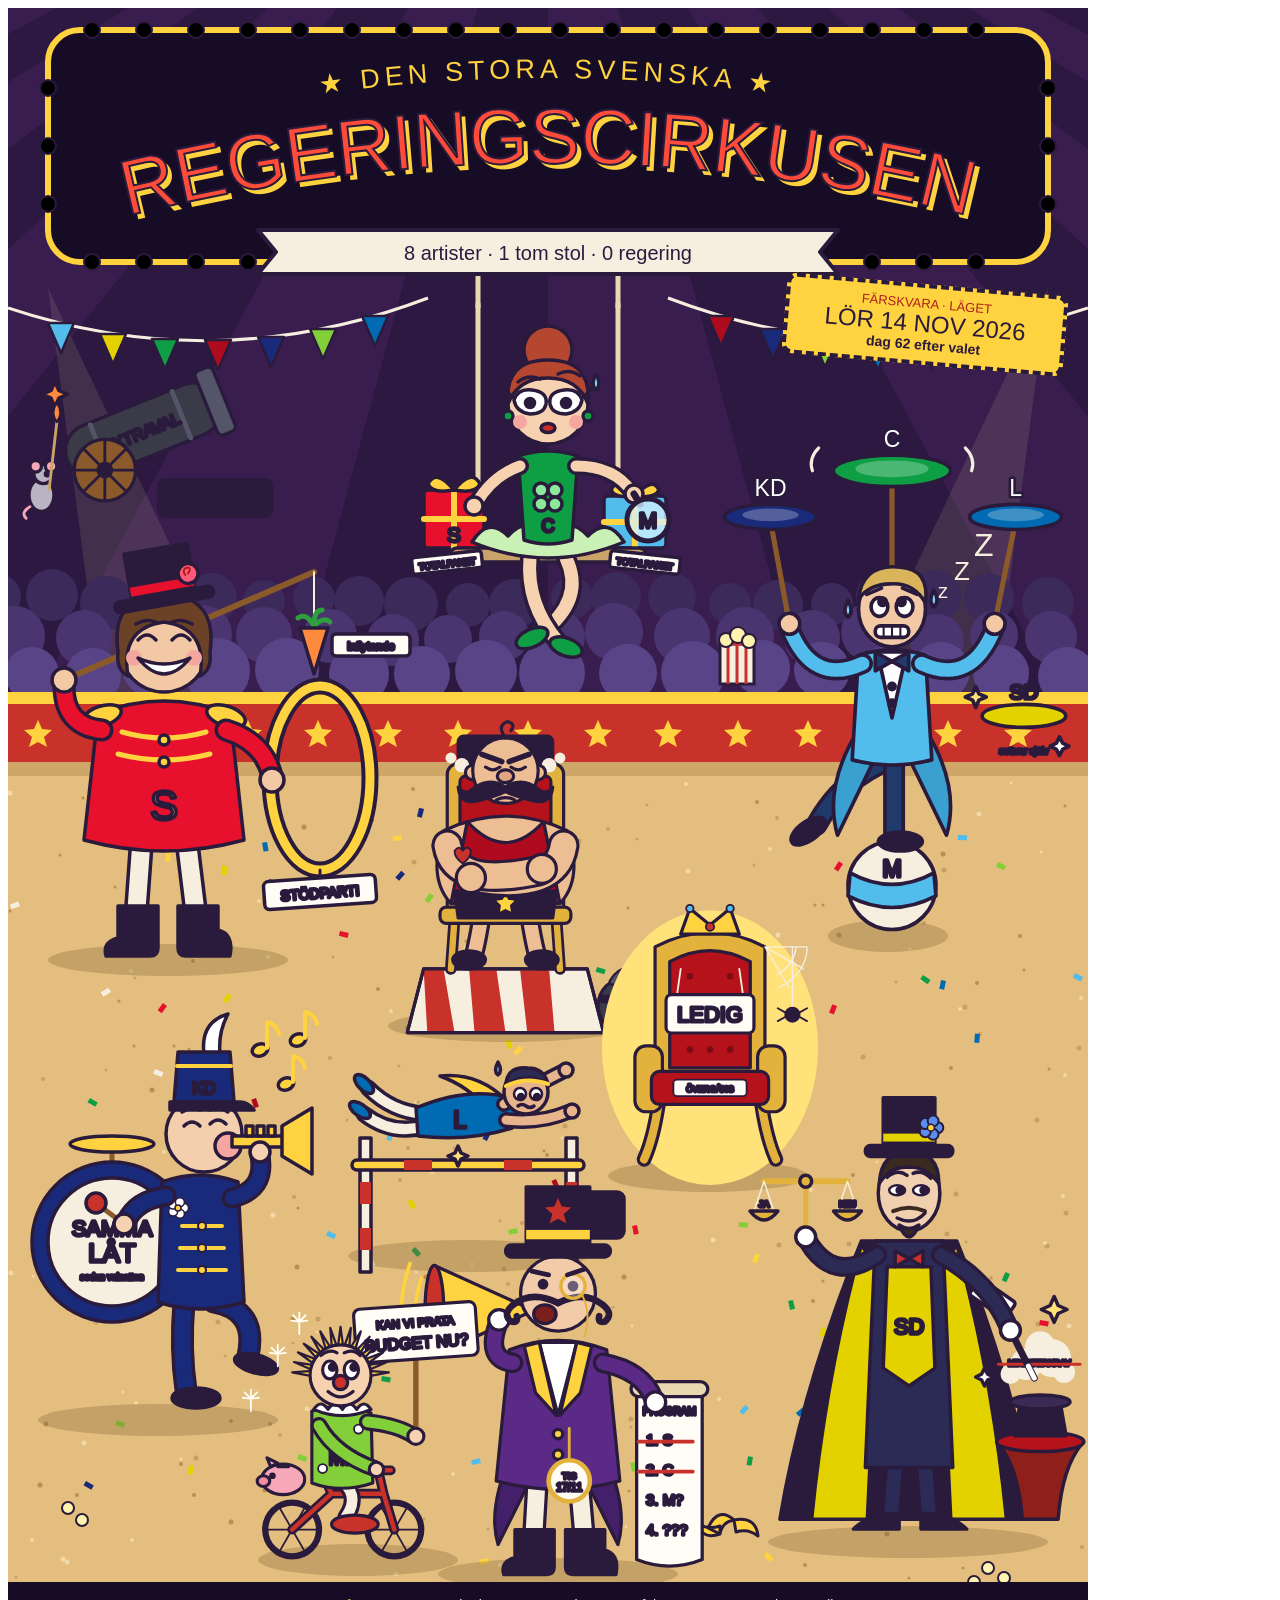
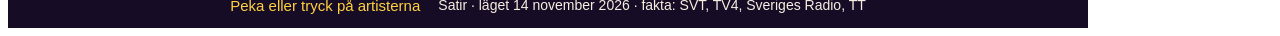
==== commit 905cacf7: "Add poster archive with browsing and quick select (F-002, F-003, F-004) Each poster gets its own dat" ====
--- a/public/index.html
+++ b/public/index.html
@@ -20,110 +20,14 @@
 <meta property="og:image:height" content="630">
 <meta property="og:image:alt" content="Karikatyraffisch: Regeringscirkusen med partierna som cirkusartister.">
 <meta name="twitter:card" content="summary_large_image">
+<script>document.documentElement.classList.add("js")</script>
 <link rel="preload" href="/assets/fonts/bungee-latin-400-normal.woff2" as="font" type="font/woff2" crossorigin>
-<style>
-@font-face{font-family:Bungee;src:url("/assets/fonts/bungee-latin-400-normal.woff2") format("woff2");font-weight:400;font-display:swap}
-@font-face{font-family:Rye;src:url("/assets/fonts/rye-latin-400-normal.woff2") format("woff2");font-weight:400;font-display:swap}
-@font-face{font-family:Inter;src:url("/assets/fonts/inter-latin-wght-normal-5.3.0.woff2") format("woff2");font-weight:100 900;font-display:swap}
-html{background:#170C26}
-body{margin:0;min-height:100vh;display:flex;justify-content:center;overflow-x:hidden}
-#stage{width:1080px;height:1620px;transform-origin:top left;flex:none}
-.pop[hidden]{display:none}
-#sheet{position:fixed;left:12px;right:12px;bottom:12px;z-index:100;box-sizing:border-box;background:#FFFDF6;color:#2A1B3D;border:3px solid #2A1B3D;border-radius:18px;padding:12px 16px;box-shadow:4px 4px 0 #2A1B3D;font:16px/1.4 Inter,sans-serif;cursor:pointer}
-#sheet[hidden]{display:none}
-#sheet div{font-size:14px!important}
-</style>
-<style>
-body{margin:0}
-a{color:#FFD23F}a:hover{color:#fff}
-svg text{font-family:Bungee,sans-serif;stroke:none}
-svg text.rye{font-family:Rye,serif}
-.act{transition:filter .15s}.act:hover{filter:brightness(1.1) drop-shadow(0 0 10px #FFE27A)}
-@keyframes swingC{0%,100%{transform:rotate(-5deg)}50%{transform:rotate(5deg)}}
-@keyframes lean{0%,100%{transform:rotate(-1.5deg)}50%{transform:rotate(2deg)}}
-@keyframes teeter{0%,100%{transform:rotate(-3deg)}50%{transform:rotate(3deg)}}
-@keyframes march{0%,100%{transform:translateY(0) rotate(-1deg)}50%{transform:translateY(-10px) rotate(1deg)}}
-@keyframes bounce{0%,100%{transform:translateY(0)}50%{transform:translateY(-7px)}}
-@keyframes ride{0%,100%{transform:translateX(-22px)}50%{transform:translateX(26px)}}
-@keyframes eyes{0%,40%{transform:translateX(-5px)}50%,90%{transform:translateX(5px)}100%{transform:translateX(-5px)}}
-@keyframes drip{0%{transform:translateY(0);opacity:1}100%{transform:translateY(24px);opacity:0}}
-@keyframes wob{0%,100%{transform:rotate(-7deg)}50%{transform:rotate(7deg)}}
-@keyframes wobBig{0%,100%{transform:rotate(-16deg) translateX(-5px)}50%{transform:rotate(16deg) translateX(5px)}}
-@keyframes hover{0%,100%{transform:translateY(0)}50%{transform:translateY(-14px)}}
-@keyframes tw{0%,100%{opacity:.15;transform:scale(.5)}50%{opacity:1;transform:scale(1.3)}}
-@keyframes blink{0%,100%{opacity:1}50%{opacity:.25}}
-@keyframes dangle{0%,100%{transform:rotate(-9deg)}50%{transform:rotate(9deg)}}
-@keyframes no{0%,100%{transform:rotate(-9deg)}50%{transform:rotate(9deg)}}
-@keyframes puff{0%{transform:translateY(0) scale(.6);opacity:.9}100%{transform:translateY(-22px) scale(1.4);opacity:0}}
-@keyframes tip{0%,100%{transform:rotate(-12deg)}50%{transform:rotate(12deg)}}
-@keyframes poof{0%,100%{transform:scale(.9);opacity:.75}50%{transform:scale(1.08);opacity:1}}
-@keyframes wand{0%,100%{transform:rotate(-10deg)}50%{transform:rotate(14deg)}}
-@keyframes beat{0%,100%{transform:rotate(0)}50%{transform:rotate(-16deg)}}
-@keyframes clash{0%,100%{transform:translateY(0) rotate(0)}50%{transform:translateY(-8px) rotate(6deg)}}
-@keyframes note{0%{transform:translate(0,10px);opacity:0}30%{opacity:1}100%{transform:translate(14px,-30px);opacity:0}}
-@keyframes sway{0%,100%{transform:rotate(-8deg)}50%{transform:rotate(10deg)}}
-@keyframes fly{0%,100%{transform:translate(-8px,2px) rotate(2deg)}50%{transform:translate(8px,-8px) rotate(-3deg)}}
-@keyframes barwob{0%,100%{transform:rotate(-1.2deg)}50%{transform:rotate(1.2deg)}}
-@keyframes spin{from{transform:rotate(0)}to{transform:rotate(360deg)}}
-@keyframes seed{0%{transform:translate(0,0);opacity:0}20%{opacity:1}100%{transform:translate(-46px,-40px);opacity:0}}
-@keyframes flutter{0%,100%{transform:rotate(-3deg)}50%{transform:rotate(3deg)}}
-@keyframes glow{0%,100%{opacity:.25}50%{opacity:.8}}
-@keyframes spider{0%,100%{transform:translateY(-34px)}50%{transform:translateY(8px)}}
-@keyframes shake{0%,100%{transform:translate(0,0)}25%{transform:translate(-2px,1px)}75%{transform:translate(2px,-1px)}}
-@keyframes flick{0%,100%{transform:scale(1)}50%{transform:scale(1.35,.8)}}
-@keyframes bulb{0%,49%{fill:#FFE27A}50%,100%{fill:#6B4E2E}}
-@keyframes sweepL{0%,100%{transform:rotate(-7deg)}50%{transform:rotate(9deg)}}
-@keyframes sweepR{0%,100%{transform:rotate(7deg)}50%{transform:rotate(-9deg)}}
-@keyframes flag{0%,100%{transform:rotate(-7deg)}50%{transform:rotate(7deg)}}
-@keyframes pop{from{transform:scale(.7);opacity:0}to{transform:scale(1);opacity:1}}
-@keyframes stamp{0%,100%{transform:rotate(5deg) scale(1)}50%{transform:rotate(3deg) scale(1.04)}}
-.swingC{animation:swingC 3.2s ease-in-out infinite;transform-origin:50% 0}
-.lean{animation:lean 2.4s ease-in-out infinite;transform-origin:40% 100%}
-.teeter{animation:teeter 1.8s ease-in-out infinite;transform-origin:50% 92%}
-.march{animation:march .7s ease-in-out infinite}
-.bounce{animation:bounce 1s ease-in-out infinite}
-.ride{animation:ride 5s ease-in-out infinite}
-.pop{animation:pop .2s ease-out both}
-.stamp{animation:stamp 2.6s ease-in-out infinite}
-svg .eyes,svg .wob,svg .wob2,svg .wobBig,svg .hover,svg .tw,svg .dangle,svg .dangle2,svg .no,svg .puff,svg .tip,svg .poof,svg .wand,svg .beat,svg .clash,svg .note,svg .sway,svg .fly,svg .barwob,svg .spin,svg .seed,svg .flutter,svg .swingw,svg .spider,svg .flick,svg .flag,svg .drip{transform-box:fill-box}
-.eyes{animation:eyes 3s ease-in-out infinite}
-.drip{animation:drip 1.1s ease-in infinite}
-.wob{animation:wob 1s ease-in-out infinite;transform-origin:50% 100%}
-.wob2{animation:wob 1.2s ease-in-out infinite;animation-delay:.3s;transform-origin:50% 100%}
-.wobBig{animation:wobBig .7s ease-in-out infinite;transform-origin:50% 100%}
-.hover{animation:hover 2.2s ease-in-out infinite}
-.tw{animation:tw 1.2s ease-in-out infinite;transform-origin:center}
-.blink{animation:blink 1.2s ease-in-out infinite}
-.dangle{animation:dangle 1.8s ease-in-out infinite;transform-origin:12% 0}
-.dangle2{animation:dangle 3s ease-in-out infinite;transform-origin:50% 0}
-.no{animation:no .9s ease-in-out infinite;transform-origin:50% 100%}
-.puff{animation:puff 1.2s ease-out infinite;transform-origin:center}
-.tip{animation:tip 2.6s ease-in-out infinite;transform-origin:50% 0}
-.poof{animation:poof 1.6s ease-in-out infinite;transform-origin:center}
-.wand{animation:wand .9s ease-in-out infinite;transform-origin:0 0}
-.beat{animation:beat .35s ease-in-out infinite;transform-origin:100% 0}
-.clash{animation:clash .7s ease-in-out infinite;transform-origin:center}
-.note{animation:note 1.8s ease-out infinite}
-.sway{animation:sway 1.4s ease-in-out infinite;transform-origin:50% 100%}
-.fly{animation:fly 1.6s ease-in-out infinite;transform-origin:center}
-.barwob{animation:barwob .3s ease-in-out infinite;transform-origin:center}
-.spin{animation:spin 1.3s linear infinite;transform-origin:center}
-.seed{animation:seed 3.4s ease-out infinite}
-.flutter{animation:flutter 2s ease-in-out infinite;transform-origin:50% 0}
-.swingw{animation:dangle 1.4s ease-in-out infinite;transform-origin:50% 0}
-.glow{animation:glow 2.4s ease-in-out infinite}
-.spider{animation:spider 4s ease-in-out infinite}
-.shake{animation:shake .25s linear infinite}
-.flick{animation:flick .3s ease-in-out infinite;transform-origin:50% 100%}
-.flag{animation:flag 2s ease-in-out infinite;transform-origin:50% 0}
-.b1{animation:bulb 1s steps(1) infinite;fill:#FFE27A}
-.b2{animation:bulb 1s steps(1) infinite;animation-delay:.5s;fill:#FFE27A}
-.sweepL{animation:sweepL 8s ease-in-out infinite;transform-box:view-box;transform-origin:40px 280px}
-.sweepR{animation:sweepR 9s ease-in-out infinite;transform-box:view-box;transform-origin:1040px 280px}
-@media (prefers-reduced-motion: reduce){*{animation:none !important}}
-</style>
+<link rel="stylesheet" href="/assets/poster.css">
+<script src="/assets/poster.js" defer></script>
 </head>
-<body>
+<body data-poster="2026-11-14">
+<nav id="nav" aria-label="Affischer"></nav>
+<div id="page">
 <div id="stage">
 <div style="width: 1080px; height: 1620px; position: relative; overflow: hidden; background: #24163A; font-family: Inter, sans-serif; color: #2A1B3D">
 <svg aria-hidden="true" width="1080" height="1620" viewBox="0 0 1080 1620" style="position:absolute;left:0;top:0"><rect width="1080" height="1620" fill="#24163A"/><polygon points="540,-260 -1572,720 -1308,720" fill="#3A1D4F"/><polygon points="540,-260 -1308,720 -1044,720" fill="#2C1840"/><polygon points="540,-260 -1044,720 -780,720" fill="#3A1D4F"/><polygon points="540,-260 -780,720 -516,720" fill="#2C1840"/><polygon points="540,-260 -516,720 -252,720" fill="#3A1D4F"/><polygon points="540,-260 -252,720 12,720" fill="#2C1840"/><polygon points="540,-260 12,720 276,720" fill="#3A1D4F"/><polygon points="540,-260 276,720 540,720" fill="#2C1840"/><polygon points="540,-260 540,720 804,720" fill="#3A1D4F"/><polygon points="540,-260 804,720 1068,720" fill="#2C1840"/><polygon points="540,-260 1068,720 1332,720" fill="#3A1D4F"/><polygon points="540,-260 1332,720 1596,720" fill="#2C1840"/><polygon points="540,-260 1596,720 1860,720" fill="#3A1D4F"/><polygon points="540,-260 1860,720 2124,720" fill="#2C1840"/><polygon points="540,-260 2124,720 2388,720" fill="#3A1D4F"/><polygon points="540,-260 2388,720 2652,720" fill="#2C1840"/><g class="sweepL"><polygon points="40,280 200,1500 620,1500" fill="#FFF3B0" opacity=".10"/></g><g class="sweepR"><polygon points="1040,280 460,1500 880,1500" fill="#FFF3B0" opacity=".10"/></g><circle cx="-10" cy="589" r="23" fill="#3B2A5A"/><circle cx="44" cy="587" r="26" fill="#3B2A5A"/><circle cx="99" cy="595" r="27" fill="#3B2A5A"/><circle cx="156" cy="596" r="23" fill="#3B2A5A"/><circle cx="204" cy="590" r="25" fill="#3B2A5A"/><circle cx="256" cy="593" r="21" fill="#3B2A5A"/><circle cx="306" cy="590" r="21" fill="#3B2A5A"/><circle cx="351" cy="593" r="25" fill="#3B2A5A"/><circle cx="403" cy="596" r="27" fill="#3B2A5A"/><circle cx="460" cy="597" r="22" fill="#3B2A5A"/><circle cx="506" cy="596" r="25" fill="#3B2A5A"/><circle cx="564" cy="590" r="21" fill="#3B2A5A"/><circle cx="608" cy="589" r="25" fill="#3B2A5A"/><circle cx="664" cy="589" r="24" fill="#3B2A5A"/><circle cx="722" cy="596" r="21" fill="#3B2A5A"/><circle cx="770" cy="597" r="25" fill="#3B2A5A"/><circle cx="824" cy="596" r="21" fill="#3B2A5A"/><circle cx="871" cy="588" r="23" fill="#3B2A5A"/><circle cx="927" cy="588" r="26" fill="#3B2A5A"/><circle cx="981" cy="590" r="25" fill="#3B2A5A"/><circle cx="1040" cy="595" r="26" fill="#3B2A5A"/><circle cx="7" cy="628" r="30" fill="#4A3570"/><circle cx="76" cy="630" r="28" fill="#4A3570"/><circle cx="139" cy="626" r="26" fill="#4A3570"/><circle cx="195" cy="626" r="29" fill="#4A3570"/><circle cx="256" cy="627" r="28" fill="#4A3570"/><circle cx="322" cy="628" r="27" fill="#4A3570"/><circle cx="385" cy="632" r="26" fill="#4A3570"/><circle cx="440" cy="631" r="24" fill="#4A3570"/><circle cx="496" cy="628" r="25" fill="#4A3570"/><circle cx="550" cy="629" r="27" fill="#4A3570"/><circle cx="606" cy="624" r="29" fill="#4A3570"/><circle cx="674" cy="628" r="28" fill="#4A3570"/><circle cx="737" cy="628" r="29" fill="#4A3570"/><circle cx="804" cy="630" r="28" fill="#4A3570"/><circle cx="863" cy="624" r="30" fill="#4A3570"/><circle cx="929" cy="633" r="27" fill="#4A3570"/><circle cx="986" cy="627" r="24" fill="#4A3570"/><circle cx="1043" cy="629" r="26" fill="#4A3570"/><circle cx="24" cy="666" r="27" fill="#5A4488"/><circle cx="85" cy="668" r="28" fill="#5A4488"/><circle cx="144" cy="659" r="30" fill="#5A4488"/><circle cx="209" cy="663" r="33" fill="#5A4488"/><circle cx="279" cy="662" r="32" fill="#5A4488"/><circle cx="351" cy="666" r="30" fill="#5A4488"/><circle cx="414" cy="666" r="28" fill="#5A4488"/><circle cx="478" cy="663" r="31" fill="#5A4488"/><circle cx="544" cy="665" r="33" fill="#5A4488"/><circle cx="620" cy="665" r="29" fill="#5A4488"/><circle cx="685" cy="665" r="32" fill="#5A4488"/><circle cx="754" cy="660" r="28" fill="#5A4488"/><circle cx="814" cy="662" r="28" fill="#5A4488"/><circle cx="875" cy="666" r="27" fill="#5A4488"/><circle cx="933" cy="663" r="29" fill="#5A4488"/><circle cx="993" cy="665" r="28" fill="#5A4488"/><circle cx="1059" cy="668" r="29" fill="#5A4488"/><g font-size="20" fill="#F6EFE0" class="blink"><text x="930" y="590">z</text><text x="946" y="572" font-size="26">Z</text><text x="966" y="548" font-size="32">Z</text></g><rect x="712" y="636" width="34" height="40" fill="#F6EFE0" stroke="#2A1B3D" stroke-width="3"/><path d="M712 636h34M720 636v40M729 636v40M738 636v40" stroke="#C8322B" stroke-width="3"/><g fill="#FFF3B0" stroke="#2A1B3D" stroke-width="2"><circle cx="718" cy="632" r="7"/><circle cx="730" cy="627" r="8"/><circle cx="741" cy="633" r="7"/></g><rect x="0" y="690" width="1080" height="64" fill="#C8322B"/><rect x="0" y="684" width="1080" height="12" fill="#FFD23F"/><path d="M30 712l4 9 10 1 -8 7 3 10 -9 -5 -9 5 3 -10 -8 -7 10 -1z" fill="#FFD23F"/><path d="M100 712l4 9 10 1 -8 7 3 10 -9 -5 -9 5 3 -10 -8 -7 10 -1z" fill="#FFD23F"/><path d="M170 712l4 9 10 1 -8 7 3 10 -9 -5 -9 5 3 -10 -8 -7 10 -1z" fill="#FFD23F"/><path d="M240 712l4 9 10 1 -8 7 3 10 -9 -5 -9 5 3 -10 -8 -7 10 -1z" fill="#FFD23F"/><path d="M310 712l4 9 10 1 -8 7 3 10 -9 -5 -9 5 3 -10 -8 -7 10 -1z" fill="#FFD23F"/><path d="M380 712l4 9 10 1 -8 7 3 10 -9 -5 -9 5 3 -10 -8 -7 10 -1z" fill="#FFD23F"/><path d="M450 712l4 9 10 1 -8 7 3 10 -9 -5 -9 5 3 -10 -8 -7 10 -1z" fill="#FFD23F"/><path d="M520 712l4 9 10 1 -8 7 3 10 -9 -5 -9 5 3 -10 -8 -7 10 -1z" fill="#FFD23F"/><path d="M590 712l4 9 10 1 -8 7 3 10 -9 -5 -9 5 3 -10 -8 -7 10 -1z" fill="#FFD23F"/><path d="M660 712l4 9 10 1 -8 7 3 10 -9 -5 -9 5 3 -10 -8 -7 10 -1z" fill="#FFD23F"/><path d="M730 712l4 9 10 1 -8 7 3 10 -9 -5 -9 5 3 -10 -8 -7 10 -1z" fill="#FFD23F"/><path d="M800 712l4 9 10 1 -8 7 3 10 -9 -5 -9 5 3 -10 -8 -7 10 -1z" fill="#FFD23F"/><path d="M870 712l4 9 10 1 -8 7 3 10 -9 -5 -9 5 3 -10 -8 -7 10 -1z" fill="#FFD23F"/><path d="M940 712l4 9 10 1 -8 7 3 10 -9 -5 -9 5 3 -10 -8 -7 10 -1z" fill="#FFD23F"/><path d="M1010 712l4 9 10 1 -8 7 3 10 -9 -5 -9 5 3 -10 -8 -7 10 -1z" fill="#FFD23F"/><rect x="0" y="754" width="1080" height="866" fill="#E3BE7E"/><rect x="0" y="754" width="1080" height="14" fill="#B98F52" opacity=".5"/><circle cx="257" cy="1482" r="2.5" fill="#B98F52"/><circle cx="110" cy="1242" r="2.5" fill="#B98F52"/><circle cx="803" cy="1182" r="2" fill="#F2D9A6"/><circle cx="212" cy="1268" r="2.5" fill="#F2D9A6"/><circle cx="127" cy="970" r="1.5" fill="#C9A064"/><circle cx="902" cy="941" r="1.5" fill="#F2D9A6"/><circle cx="107" cy="879" r="1.5" fill="#B98F52"/><circle cx="309" cy="1324" r="1.5" fill="#F2D9A6"/><circle cx="52" cy="847" r="1.5" fill="#B98F52"/><circle cx="770" cy="927" r="2.5" fill="#F2D9A6"/><circle cx="711" cy="1391" r="2" fill="#F2D9A6"/><circle cx="251" cy="893" r="2" fill="#F2D9A6"/><circle cx="983" cy="1270" r="2" fill="#C9A064"/><circle cx="295" cy="879" r="2.5" fill="#F2D9A6"/><circle cx="542" cy="1265" r="2.5" fill="#C9A064"/><circle cx="1057" cy="798" r="1.5" fill="#B98F52"/><circle cx="740" cy="925" r="2.5" fill="#B98F52"/><circle cx="55" cy="1551" r="2.5" fill="#F2D9A6"/><circle cx="186" cy="1487" r="2" fill="#B98F52"/><circle cx="751" cy="946" r="2" fill="#C9A064"/><circle cx="1029" cy="1112" r="2.5" fill="#C9A064"/><circle cx="399" cy="1020" r="2" fill="#B98F52"/><circle cx="464" cy="979" r="2.5" fill="#F2D9A6"/><circle cx="728" cy="1523" r="1.5" fill="#C9A064"/><circle cx="572" cy="1258" r="2" fill="#C9A064"/><circle cx="705" cy="1232" r="2.5" fill="#F2D9A6"/><circle cx="746" cy="857" r="1.5" fill="#C9A064"/><circle cx="464" cy="1256" r="1.5" fill="#F2D9A6"/><circle cx="418" cy="1269" r="2.5" fill="#B98F52"/><circle cx="3" cy="1265" r="2.5" fill="#F2D9A6"/><circle cx="173" cy="1451" r="1.5" fill="#F2D9A6"/><circle cx="408" cy="1264" r="1.5" fill="#F2D9A6"/><circle cx="680" cy="863" r="2.5" fill="#F2D9A6"/><circle cx="948" cy="1186" r="2.5" fill="#C9A064"/><circle cx="325" cy="949" r="1.5" fill="#C9A064"/><circle cx="309" cy="1379" r="2" fill="#B98F52"/><circle cx="299" cy="1401" r="2.5" fill="#F2D9A6"/><circle cx="717" cy="934" r="2.5" fill="#B98F52"/><circle cx="268" cy="796" r="1.5" fill="#B98F52"/><circle cx="210" cy="1314" r="2.5" fill="#C9A064"/><circle cx="888" cy="974" r="1.5" fill="#C9A064"/><circle cx="515" cy="992" r="2" fill="#B98F52"/><circle cx="492" cy="1557" r="2.5" fill="#F2D9A6"/><circle cx="531" cy="1332" r="2" fill="#C9A064"/><circle cx="124" cy="1532" r="2" fill="#F2D9A6"/><circle cx="1058" cy="1205" r="2.5" fill="#C9A064"/><circle cx="310" cy="1311" r="2.5" fill="#C9A064"/><circle cx="901" cy="1570" r="1.5" fill="#B98F52"/><circle cx="8" cy="1569" r="1.5" fill="#C9A064"/><circle cx="289" cy="1259" r="2.5" fill="#B98F52"/><circle cx="246" cy="1344" r="1.5" fill="#F2D9A6"/><circle cx="1061" cy="1318" r="2.5" fill="#F2D9A6"/><circle cx="217" cy="1348" r="1.5" fill="#C9A064"/><circle cx="391" cy="1058" r="1.5" fill="#C9A064"/><circle cx="1039" cy="1238" r="2.5" fill="#C9A064"/><circle cx="129" cy="1228" r="2" fill="#B98F52"/><circle cx="1035" cy="1395" r="2.5" fill="#C9A064"/><circle cx="567" cy="1238" r="2.5" fill="#B98F52"/><circle cx="979" cy="1294" r="1.5" fill="#B98F52"/><circle cx="1071" cy="1040" r="2.5" fill="#C9A064"/><circle cx="916" cy="915" r="2" fill="#C9A064"/><circle cx="803" cy="1227" r="2" fill="#C9A064"/><circle cx="492" cy="1213" r="1.5" fill="#C9A064"/><circle cx="620" cy="900" r="1.5" fill="#B98F52"/><circle cx="749" cy="921" r="2" fill="#C9A064"/><circle cx="957" cy="999" r="2.5" fill="#C9A064"/><circle cx="815" cy="1273" r="1.5" fill="#B98F52"/><circle cx="458" cy="940" r="2.5" fill="#F2D9A6"/><circle cx="1055" cy="1188" r="2" fill="#F2D9A6"/><circle cx="400" cy="1140" r="2" fill="#C9A064"/><circle cx="749" cy="794" r="2" fill="#B98F52"/><circle cx="939" cy="1226" r="2.5" fill="#C9A064"/><circle cx="787" cy="1114" r="2.5" fill="#B98F52"/><circle cx="605" cy="1299" r="1.5" fill="#C9A064"/><circle cx="468" cy="882" r="1.5" fill="#F2D9A6"/><circle cx="556" cy="815" r="1.5" fill="#F2D9A6"/><circle cx="265" cy="1207" r="2.5" fill="#F2D9A6"/><circle cx="831" cy="927" r="2.5" fill="#B98F52"/><circle cx="1012" cy="1492" r="2" fill="#C9A064"/><circle cx="571" cy="833" r="2.5" fill="#C9A064"/><circle cx="871" cy="849" r="2" fill="#C9A064"/><circle cx="181" cy="1041" r="1.5" fill="#B98F52"/><circle cx="455" cy="843" r="2" fill="#C9A064"/><circle cx="929" cy="786" r="2" fill="#B98F52"/><circle cx="855" cy="1049" r="2.5" fill="#C9A064"/><circle cx="88" cy="1314" r="2.5" fill="#C9A064"/><circle cx="224" cy="940" r="2" fill="#C9A064"/><circle cx="370" cy="981" r="2" fill="#B98F52"/><circle cx="624" cy="1318" r="1.5" fill="#F2D9A6"/><circle cx="912" cy="1287" r="2.5" fill="#C9A064"/><circle cx="554" cy="1130" r="1.5" fill="#F2D9A6"/><circle cx="75" cy="790" r="1.5" fill="#B98F52"/><circle cx="1035" cy="1339" r="1.5" fill="#B98F52"/><circle cx="972" cy="1026" r="2" fill="#C9A064"/><circle cx="885" cy="1447" r="2" fill="#B98F52"/><circle cx="805" cy="1293" r="2" fill="#B98F52"/><circle cx="440" cy="1010" r="2" fill="#C9A064"/><circle cx="286" cy="1189" r="2" fill="#C9A064"/><circle cx="265" cy="789" r="1.5" fill="#B98F52"/><circle cx="523" cy="1216" r="1.5" fill="#C9A064"/><circle cx="173" cy="1456" r="2" fill="#B98F52"/><circle cx="577" cy="1388" r="1.5" fill="#B98F52"/><circle cx="600" cy="821" r="2" fill="#C9A064"/><circle cx="322" cy="1050" r="2" fill="#C9A064"/><circle cx="539" cy="1147" r="2" fill="#B98F52"/><circle cx="662" cy="1025" r="1.5" fill="#F2D9A6"/><circle cx="446" cy="1140" r="1.5" fill="#C9A064"/><circle cx="686" cy="1165" r="1.5" fill="#F2D9A6"/><circle cx="571" cy="1289" r="2.5" fill="#C9A064"/><circle cx="508" cy="1291" r="1.5" fill="#C9A064"/><circle cx="541" cy="866" r="1.5" fill="#F2D9A6"/><circle cx="85" cy="1178" r="1.5" fill="#F2D9A6"/><circle cx="623" cy="1419" r="1.5" fill="#C9A064"/><circle cx="317" cy="1448" r="2.5" fill="#B98F52"/><circle cx="797" cy="1557" r="2" fill="#B98F52"/><circle cx="1012" cy="928" r="2" fill="#B98F52"/><circle cx="296" cy="819" r="2.5" fill="#B98F52"/><circle cx="879" cy="1526" r="2.5" fill="#B98F52"/><circle cx="285" cy="1311" r="2.5" fill="#B98F52"/><circle cx="32" cy="1477" r="2.5" fill="#B98F52"/><circle cx="470" cy="862" r="1.5" fill="#C9A064"/><circle cx="272" cy="1427" r="2" fill="#C9A064"/><circle cx="771" cy="1237" r="2.5" fill="#C9A064"/><circle cx="38" cy="1416" r="2.5" fill="#B98F52"/><circle cx="500" cy="1276" r="2" fill="#C9A064"/><circle cx="935" cy="846" r="2.5" fill="#B98F52"/><circle cx="188" cy="1450" r="2.5" fill="#C9A064"/><circle cx="970" cy="1033" r="1.5" fill="#F2D9A6"/><circle cx="480" cy="1521" r="1.5" fill="#C9A064"/><circle cx="942" cy="1280" r="2" fill="#C9A064"/><circle cx="981" cy="1475" r="2" fill="#C9A064"/><circle cx="406" cy="854" r="2.5" fill="#C9A064"/><circle cx="679" cy="1035" r="2.5" fill="#B98F52"/><circle cx="623" cy="1411" r="2.5" fill="#C9A064"/><circle cx="25" cy="1268" r="1.5" fill="#F2D9A6"/><circle cx="550" cy="1463" r="1.5" fill="#B98F52"/><circle cx="445" cy="1466" r="2" fill="#F2D9A6"/><circle cx="1057" cy="1067" r="2" fill="#F2D9A6"/><circle cx="955" cy="1560" r="1.5" fill="#B98F52"/><circle cx="408" cy="1094" r="1.5" fill="#F2D9A6"/><circle cx="35" cy="1071" r="2" fill="#C9A064"/><circle cx="1037" cy="1235" r="2" fill="#F2D9A6"/><circle cx="429" cy="990" r="1.5" fill="#B98F52"/><circle cx="184" cy="920" r="2.5" fill="#B98F52"/><circle cx="536" cy="1143" r="1.5" fill="#B98F52"/><circle cx="1041" cy="1061" r="1.5" fill="#B98F52"/><circle cx="747" cy="1011" r="2" fill="#F2D9A6"/><circle cx="807" cy="800" r="1.5" fill="#C9A064"/><circle cx="1006" cy="1472" r="2" fill="#F2D9A6"/><circle cx="618" cy="1519" r="1.5" fill="#F2D9A6"/><circle cx="704" cy="1160" r="2" fill="#C9A064"/><circle cx="678" cy="776" r="2" fill="#F2D9A6"/><circle cx="815" cy="897" r="1.5" fill="#B98F52"/><circle cx="24" cy="1532" r="2" fill="#F2D9A6"/><circle cx="762" cy="841" r="2" fill="#F2D9A6"/><circle cx="156" cy="1144" r="2" fill="#F2D9A6"/><circle cx="98" cy="1062" r="1.5" fill="#C9A064"/><circle cx="584" cy="1425" r="1.5" fill="#C9A064"/><circle cx="544" cy="1221" r="2.5" fill="#F2D9A6"/><circle cx="388" cy="1566" r="2" fill="#F2D9A6"/><circle cx="59" cy="1554" r="2.5" fill="#F2D9A6"/><circle cx="416" cy="1511" r="1.5" fill="#C9A064"/><circle cx="841" cy="1236" r="2.5" fill="#C9A064"/><circle cx="586" cy="1272" r="1.5" fill="#B98F52"/><circle cx="260" cy="949" r="2" fill="#F2D9A6"/><circle cx="703" cy="1063" r="2" fill="#F2D9A6"/><circle cx="532" cy="1190" r="2.5" fill="#C9A064"/><circle cx="616" cy="1269" r="2.5" fill="#B98F52"/><circle cx="807" cy="897" r="1.5" fill="#B98F52"/><circle cx="331" cy="851" r="1.5" fill="#B98F52"/><circle cx="1018" cy="1338" r="1.5" fill="#F2D9A6"/><circle cx="681" cy="1552" r="2" fill="#F2D9A6"/><circle cx="285" cy="1335" r="1.5" fill="#C9A064"/><circle cx="185" cy="953" r="2" fill="#B98F52"/><circle cx="186" cy="1101" r="1.5" fill="#F2D9A6"/><circle cx="529" cy="1358" r="1.5" fill="#C9A064"/><circle cx="845" cy="1167" r="2" fill="#B98F52"/><circle cx="1073" cy="990" r="2" fill="#F2D9A6"/><circle cx="692" cy="1545" r="1.5" fill="#F2D9A6"/><circle cx="568" cy="1363" r="2" fill="#C9A064"/><circle cx="1030" cy="1316" r="2.5" fill="#C9A064"/><circle cx="189" cy="1052" r="1.5" fill="#F2D9A6"/><circle cx="818" cy="1436" r="2" fill="#F2D9A6"/><circle cx="639" cy="797" r="1.5" fill="#C9A064"/><circle cx="870" cy="1501" r="2" fill="#B98F52"/><circle cx="1003" cy="775" r="1.5" fill="#F2D9A6"/><circle cx="958" cy="1234" r="1.5" fill="#C9A064"/><circle cx="458" cy="933" r="1.5" fill="#B98F52"/><circle cx="223" cy="1514" r="2.5" fill="#B98F52"/><circle cx="936" cy="862" r="2.5" fill="#C9A064"/><circle cx="2" cy="903" r="1.5" fill="#B98F52"/><circle cx="76" cy="1435" r="2.5" fill="#F2D9A6"/><circle cx="262" cy="1416" r="2" fill="#B98F52"/><circle cx="895" cy="1490" r="1.5" fill="#C9A064"/><circle cx="144" cy="1082" r="2.5" fill="#B98F52"/><circle cx="392" cy="1172" r="2" fill="#C9A064"/><circle cx="2" cy="785" r="2.5" fill="#F2D9A6"/><circle cx="943" cy="1060" r="2" fill="#B98F52"/><circle cx="496" cy="1261" r="2.5" fill="#C9A064"/><circle cx="505" cy="804" r="2" fill="#B98F52"/><circle cx="629" cy="831" r="1.5" fill="#C9A064"/><circle cx="1020" cy="1465" r="2.5" fill="#F2D9A6"/><circle cx="166" cy="1038" r="1.5" fill="#B98F52"/><circle cx="869" cy="1154" r="1.5" fill="#F2D9A6"/><circle cx="69" cy="1487" r="2" fill="#B98F52"/><circle cx="861" cy="1146" r="2.5" fill="#F2D9A6"/><circle cx="405" cy="781" r="2" fill="#B98F52"/><circle cx="1033" cy="844" r="1.5" fill="#F2D9A6"/><circle cx="410" cy="1094" r="1.5" fill="#C9A064"/><circle cx="952" cy="1001" r="2" fill="#F2D9A6"/><circle cx="223" cy="1413" r="2" fill="#B98F52"/><circle cx="383" cy="1003" r="2" fill="#F2D9A6"/><circle cx="115" cy="1384" r="1.5" fill="#F2D9A6"/><circle cx="111" cy="993" r="1.5" fill="#B98F52"/><circle cx="290" cy="1200" r="1.5" fill="#B98F52"/><circle cx="123" cy="963" r="2" fill="#F2D9A6"/><circle cx="643" cy="1525" r="1.5" fill="#C9A064"/><circle cx="339" cy="1112" r="1.5" fill="#C9A064"/><circle cx="1074" cy="1539" r="2" fill="#C9A064"/><circle cx="638" cy="1455" r="2.5" fill="#F2D9A6"/><circle cx="765" cy="1114" r="2" fill="#C9A064"/><circle cx="223" cy="777" r="1.5" fill="#F2D9A6"/><circle cx="165" cy="1134" r="2" fill="#C9A064"/><circle cx="424" cy="1164" r="2" fill="#F2D9A6"/><circle cx="885" cy="864" r="1.5" fill="#B98F52"/><circle cx="969" cy="975" r="2" fill="#B98F52"/><circle cx="914" cy="972" r="2" fill="#F2D9A6"/><circle cx="971" cy="806" r="2.5" fill="#F2D9A6"/><circle cx="507" cy="1415" r="2" fill="#C9A064"/><circle cx="769" cy="810" r="2" fill="#C9A064"/><circle cx="126" cy="1038" r="1.5" fill="#B98F52"/><circle cx="128" cy="1395" r="2" fill="#F2D9A6"/><circle cx="557" cy="1118" r="2.5" fill="#C9A064"/><circle cx="536" cy="1539" r="2.5" fill="#B98F52"/><circle cx="648" cy="1057" r="2" fill="#C9A064"/><circle cx="133" cy="799" r="1.5" fill="#C9A064"/><circle cx="973" cy="1507" r="2" fill="#F2D9A6"/><circle cx="514" cy="1215" r="2" fill="#C9A064"/><circle cx="1016" cy="962" r="1.5" fill="#B98F52"/><circle cx="621" cy="1483" r="1.5" fill="#B98F52"/><rect x="483" y="1125" width="9" height="5" fill="#1A2A7A" transform="rotate(117 483 1125)"/><rect x="741" y="1400" width="9" height="5" fill="#52BDEC" transform="rotate(131 741 1400)"/><rect x="404" y="1191" width="9" height="5" fill="#E3D200" transform="rotate(63 404 1191)"/><rect x="835" y="856" width="9" height="5" fill="#E8112D" transform="rotate(123 835 856)"/><rect x="667" y="954" width="9" height="5" fill="#83CF39" transform="rotate(26 667 954)"/><rect x="147" y="1061" width="9" height="5" fill="#F6EFE0" transform="rotate(21 147 1061)"/><rect x="426" y="888" width="9" height="5" fill="#83CF39" transform="rotate(127 426 888)"/><rect x="915" y="967" width="9" height="5" fill="#0E9F45" transform="rotate(34 915 967)"/><rect x="853" y="1261" width="9" height="5" fill="#F6EFE0" transform="rotate(172 853 1261)"/><rect x="481" y="1555" width="9" height="5" fill="#FFD23F" transform="rotate(170 481 1555)"/><rect x="248" y="1090" width="9" height="5" fill="#AF0B1E" transform="rotate(71 248 1090)"/><rect x="548" y="1171" width="9" height="5" fill="#AF0B1E" transform="rotate(66 548 1171)"/><rect x="407" y="1239" width="9" height="5" fill="#0E9F45" transform="rotate(47 407 1239)"/><rect x="502" y="1031" width="9" height="5" fill="#E3D200" transform="rotate(72 502 1031)"/><rect x="385" y="1124" width="9" height="5" fill="#52BDEC" transform="rotate(101 385 1124)"/><rect x="515" y="1041" width="9" height="5" fill="#FFD23F" transform="rotate(134 515 1041)"/><rect x="473" y="1455" width="9" height="5" fill="#52BDEC" transform="rotate(167 473 1455)"/><rect x="950" y="827" width="9" height="5" fill="#52BDEC" transform="rotate(1 950 827)"/><rect x="972" y="1026" width="9" height="5" fill="#006AB3" transform="rotate(95 972 1026)"/><rect x="82" y="1090" width="9" height="5" fill="#0E9F45" transform="rotate(30 82 1090)"/><rect x="103" y="984" width="9" height="5" fill="#F6EFE0" transform="rotate(149 103 984)"/><rect x="397" y="866" width="9" height="5" fill="#1A2A7A" transform="rotate(131 397 866)"/><rect x="364" y="1249" width="9" height="5" fill="#F6EFE0" transform="rotate(66 364 1249)"/><rect x="12" y="898" width="9" height="5" fill="#F6EFE0" transform="rotate(158 12 898)"/><rect x="716" y="1012" width="9" height="5" fill="#E8112D" transform="rotate(94 716 1012)"/><rect x="696" y="934" width="9" height="5" fill="#E8112D" transform="rotate(52 696 934)"/><rect x="522" y="829" width="9" height="5" fill="#F6EFE0" transform="rotate(166 522 829)"/><rect x="416" y="801" width="9" height="5" fill="#1A2A7A" transform="rotate(104 416 801)"/><rect x="761" y="979" width="9" height="5" fill="#F6EFE0" transform="rotate(79 761 979)"/><rect x="159" y="998" width="9" height="5" fill="#E8112D" transform="rotate(126 159 998)"/><rect x="990" y="854" width="9" height="5" fill="#83CF39" transform="rotate(25 990 854)"/><rect x="809" y="1469" width="9" height="5" fill="#FFD23F" transform="rotate(39 809 1469)"/><rect x="186" y="1458" width="9" height="5" fill="#E3D200" transform="rotate(101 186 1458)"/><rect x="555" y="1209" width="9" height="5" fill="#AF0B1E" transform="rotate(170 555 1209)"/><rect x="629" y="1217" width="9" height="5" fill="#E8112D" transform="rotate(79 629 1217)"/><rect x="731" y="1214" width="9" height="5" fill="#83CF39" transform="rotate(4 731 1214)"/><rect x="745" y="1449" width="9" height="5" fill="#0E9F45" transform="rotate(100 745 1449)"/><rect x="829" y="998" width="9" height="5" fill="#E8112D" transform="rotate(111 829 998)"/><rect x="320" y="1223" width="9" height="5" fill="#52BDEC" transform="rotate(23 320 1223)"/><rect x="831" y="1381" width="9" height="5" fill="#1A2A7A" transform="rotate(117 831 1381)"/><rect x="332" y="923" width="9" height="5" fill="#E8112D" transform="rotate(13 332 923)"/><rect x="291" y="1446" width="9" height="5" fill="#83CF39" transform="rotate(22 291 1446)"/><rect x="759" y="1544" width="9" height="5" fill="#FFD23F" transform="rotate(43 759 1544)"/><rect x="298" y="1146" width="9" height="5" fill="#AF0B1E" transform="rotate(41 298 1146)"/><rect x="1067" y="965" width="9" height="5" fill="#52BDEC" transform="rotate(27 1067 965)"/><rect x="785" y="1292" width="9" height="5" fill="#0E9F45" transform="rotate(77 785 1292)"/><rect x="259" y="834" width="9" height="5" fill="#006AB3" transform="rotate(80 259 834)"/><rect x="109" y="1412" width="9" height="5" fill="#83CF39" transform="rotate(22 109 1412)"/><rect x="328" y="1445" width="9" height="5" fill="#0E9F45" transform="rotate(158 328 1445)"/><rect x="828" y="1419" width="9" height="5" fill="#0E9F45" transform="rotate(121 828 1419)"/><rect x="374" y="1368" width="9" height="5" fill="#0E9F45" transform="rotate(10 374 1368)"/><rect x="818" y="1320" width="9" height="5" fill="#E3D200" transform="rotate(98 818 1320)"/><rect x="735" y="916" width="9" height="5" fill="#E3D200" transform="rotate(63 735 916)"/><rect x="394" y="832" width="9" height="5" fill="#FFD23F" transform="rotate(172 394 832)"/><rect x="78" y="1473" width="9" height="5" fill="#1A2A7A" transform="rotate(30 78 1473)"/><rect x="798" y="1403" width="9" height="5" fill="#006AB3" transform="rotate(140 798 1403)"/><rect x="627" y="1454" width="9" height="5" fill="#83CF39" transform="rotate(78 627 1454)"/><rect x="510" y="1225" width="9" height="5" fill="#83CF39" transform="rotate(168 510 1225)"/><rect x="752" y="1247" width="9" height="5" fill="#FFD23F" transform="rotate(112 752 1247)"/><rect x="366" y="813" width="9" height="5" fill="#E8112D" transform="rotate(158 366 813)"/><rect x="1002" y="1266" width="9" height="5" fill="#0E9F45" transform="rotate(114 1002 1266)"/><rect x="938" y="973" width="9" height="5" fill="#006AB3" transform="rotate(102 938 973)"/><rect x="219" y="858" width="9" height="5" fill="#E3D200" transform="rotate(91 219 858)"/><rect x="881" y="1164" width="9" height="5" fill="#52BDEC" transform="rotate(113 881 1164)"/><rect x="1032" y="1312" width="9" height="5" fill="#E8112D" transform="rotate(10 1032 1312)"/><rect x="266" y="874" width="9" height="5" fill="#1A2A7A" transform="rotate(130 266 874)"/><rect x="163" y="845" width="9" height="5" fill="#FFD23F" transform="rotate(96 163 845)"/><rect x="278" y="816" width="9" height="5" fill="#52BDEC" transform="rotate(157 278 816)"/><rect x="224" y="988" width="9" height="5" fill="#E3D200" transform="rotate(125 224 988)"/><rect x="589" y="959" width="9" height="5" fill="#0E9F45" transform="rotate(16 589 959)"/><ellipse cx="160" cy="952" rx="120" ry="16" fill="#8A6A3A" opacity=".35"/><ellipse cx="500" cy="1018" rx="120" ry="16" fill="#8A6A3A" opacity=".35"/><ellipse cx="880" cy="928" rx="60" ry="16" fill="#8A6A3A" opacity=".35"/><ellipse cx="700" cy="1168" rx="100" ry="16" fill="#8A6A3A" opacity=".35"/><ellipse cx="460" cy="1248" rx="120" ry="16" fill="#8A6A3A" opacity=".35"/><ellipse cx="150" cy="1412" rx="120" ry="16" fill="#8A6A3A" opacity=".35"/><ellipse cx="550" cy="1566" rx="120" ry="16" fill="#8A6A3A" opacity=".35"/><ellipse cx="900" cy="1534" rx="140" ry="16" fill="#8A6A3A" opacity=".35"/><ellipse cx="350" cy="1552" rx="100" ry="16" fill="#8A6A3A" opacity=".35"/><g stroke="#2A1B3D" stroke-width="3" stroke-linejoin="round"><path d="M700 1520q10 -22 26 -8q-12 2 -14 14zM726 1512q22 -4 24 16q-10 -8 -22 -4zM712 1526q-18 6 -22 -10q10 6 22 2z" fill="#FFD23F"/></g><circle cx="980" cy="1560" r="6" fill="#FFF3B0" stroke="#2A1B3D" stroke-width="2"/><circle cx="996" cy="1570" r="6" fill="#FFF3B0" stroke="#2A1B3D" stroke-width="2"/><circle cx="966" cy="1574" r="6" fill="#FFF3B0" stroke="#2A1B3D" stroke-width="2"/><circle cx="60" cy="1500" r="6" fill="#FFF3B0" stroke="#2A1B3D" stroke-width="2"/><circle cx="74" cy="1512" r="6" fill="#FFF3B0" stroke="#2A1B3D" stroke-width="2"/><path d="M0 300 Q210.0 370 420 290" fill="none" stroke="#F6EFE0" stroke-width="3"/><path class="flag" style="animation-delay:0.25s" d="M40 315h26l-13 30z" fill="#52BDEC" stroke="#2A1B3D" stroke-width="2.5" stroke-linejoin="round"/><path class="flag" style="animation-delay:0.50s" d="M92 326h26l-13 30z" fill="#E3D200" stroke="#2A1B3D" stroke-width="2.5" stroke-linejoin="round"/><path class="flag" style="animation-delay:0.75s" d="M144 331h26l-13 30z" fill="#0E9F45" stroke="#2A1B3D" stroke-width="2.5" stroke-linejoin="round"/><path class="flag" style="animation-delay:1.00s" d="M197 332h26l-13 30z" fill="#AF0B1E" stroke="#2A1B3D" stroke-width="2.5" stroke-linejoin="round"/><path class="flag" style="animation-delay:0.00s" d="M250 329h26l-13 30z" fill="#1A2A7A" stroke="#2A1B3D" stroke-width="2.5" stroke-linejoin="round"/><path class="flag" style="animation-delay:0.25s" d="M302 321h26l-13 30z" fill="#83CF39" stroke="#2A1B3D" stroke-width="2.5" stroke-linejoin="round"/><path class="flag" style="animation-delay:0.50s" d="M354 308h26l-13 30z" fill="#006AB3" stroke="#2A1B3D" stroke-width="2.5" stroke-linejoin="round"/><path d="M660 290 Q870.0 370 1080 300" fill="none" stroke="#F6EFE0" stroke-width="3"/><path class="flag" style="animation-delay:0.25s" d="M700 308h26l-13 30z" fill="#AF0B1E" stroke="#2A1B3D" stroke-width="2.5" stroke-linejoin="round"/><path class="flag" style="animation-delay:0.50s" d="M752 321h26l-13 30z" fill="#1A2A7A" stroke="#2A1B3D" stroke-width="2.5" stroke-linejoin="round"/><path class="flag" style="animation-delay:0.75s" d="M804 329h26l-13 30z" fill="#83CF39" stroke="#2A1B3D" stroke-width="2.5" stroke-linejoin="round"/><path class="flag" style="animation-delay:1.00s" d="M857 332h26l-13 30z" fill="#006AB3" stroke="#2A1B3D" stroke-width="2.5" stroke-linejoin="round"/><path class="flag" style="animation-delay:0.00s" d="M910 331h26l-13 30z" fill="#E8112D" stroke="#2A1B3D" stroke-width="2.5" stroke-linejoin="round"/><path class="flag" style="animation-delay:0.25s" d="M962 326h26l-13 30z" fill="#52BDEC" stroke="#2A1B3D" stroke-width="2.5" stroke-linejoin="round"/><path class="flag" style="animation-delay:0.50s" d="M1014 315h26l-13 30z" fill="#E3D200" stroke="#2A1B3D" stroke-width="2.5" stroke-linejoin="round"/><path d="M470 250V300M610 250V300" stroke="#E9D9B0" stroke-width="5"/><rect x="40" y="22" width="1000" height="232" rx="32" fill="#170C26" stroke="#FFD23F" stroke-width="6"/><circle class="b1" cx="84" cy="22" r="8" stroke="#2A1B3D" stroke-width="2"/><circle class="b1" cx="84" cy="254" r="8" stroke="#2A1B3D" stroke-width="2"/><circle class="b2" cx="136" cy="22" r="8" stroke="#2A1B3D" stroke-width="2"/><circle class="b2" cx="136" cy="254" r="8" stroke="#2A1B3D" stroke-width="2"/><circle class="b1" cx="188" cy="22" r="8" stroke="#2A1B3D" stroke-width="2"/><circle class="b1" cx="188" cy="254" r="8" stroke="#2A1B3D" stroke-width="2"/><circle class="b2" cx="240" cy="22" r="8" stroke="#2A1B3D" stroke-width="2"/><circle class="b2" cx="240" cy="254" r="8" stroke="#2A1B3D" stroke-width="2"/><circle class="b1" cx="292" cy="22" r="8" stroke="#2A1B3D" stroke-width="2"/><circle class="b1" cx="292" cy="254" r="8" stroke="#2A1B3D" stroke-width="2"/><circle class="b2" cx="344" cy="22" r="8" stroke="#2A1B3D" stroke-width="2"/><circle class="b2" cx="344" cy="254" r="8" stroke="#2A1B3D" stroke-width="2"/><circle class="b1" cx="396" cy="22" r="8" stroke="#2A1B3D" stroke-width="2"/><circle class="b1" cx="396" cy="254" r="8" stroke="#2A1B3D" stroke-width="2"/><circle class="b2" cx="448" cy="22" r="8" stroke="#2A1B3D" stroke-width="2"/><circle class="b2" cx="448" cy="254" r="8" stroke="#2A1B3D" stroke-width="2"/><circle class="b1" cx="500" cy="22" r="8" stroke="#2A1B3D" stroke-width="2"/><circle class="b1" cx="500" cy="254" r="8" stroke="#2A1B3D" stroke-width="2"/><circle class="b2" cx="552" cy="22" r="8" stroke="#2A1B3D" stroke-width="2"/><circle class="b2" cx="552" cy="254" r="8" stroke="#2A1B3D" stroke-width="2"/><circle class="b1" cx="604" cy="22" r="8" stroke="#2A1B3D" stroke-width="2"/><circle class="b1" cx="604" cy="254" r="8" stroke="#2A1B3D" stroke-width="2"/><circle class="b2" cx="656" cy="22" r="8" stroke="#2A1B3D" stroke-width="2"/><circle class="b2" cx="656" cy="254" r="8" stroke="#2A1B3D" stroke-width="2"/><circle class="b1" cx="708" cy="22" r="8" stroke="#2A1B3D" stroke-width="2"/><circle class="b1" cx="708" cy="254" r="8" stroke="#2A1B3D" stroke-width="2"/><circle class="b2" cx="760" cy="22" r="8" stroke="#2A1B3D" stroke-width="2"/><circle class="b2" cx="760" cy="254" r="8" stroke="#2A1B3D" stroke-width="2"/><circle class="b1" cx="812" cy="22" r="8" stroke="#2A1B3D" stroke-width="2"/><circle class="b1" cx="812" cy="254" r="8" stroke="#2A1B3D" stroke-width="2"/><circle class="b2" cx="864" cy="22" r="8" stroke="#2A1B3D" stroke-width="2"/><circle class="b2" cx="864" cy="254" r="8" stroke="#2A1B3D" stroke-width="2"/><circle class="b1" cx="916" cy="22" r="8" stroke="#2A1B3D" stroke-width="2"/><circle class="b1" cx="916" cy="254" r="8" stroke="#2A1B3D" stroke-width="2"/><circle class="b2" cx="968" cy="22" r="8" stroke="#2A1B3D" stroke-width="2"/><circle class="b2" cx="968" cy="254" r="8" stroke="#2A1B3D" stroke-width="2"/><circle class="b1" cx="40" cy="80" r="8" stroke="#2A1B3D" stroke-width="2"/><circle class="b2" cx="1040" cy="80" r="8" stroke="#2A1B3D" stroke-width="2"/><circle class="b1" cx="40" cy="138" r="8" stroke="#2A1B3D" stroke-width="2"/><circle class="b2" cx="1040" cy="138" r="8" stroke="#2A1B3D" stroke-width="2"/><circle class="b1" cx="40" cy="196" r="8" stroke="#2A1B3D" stroke-width="2"/><circle class="b2" cx="1040" cy="196" r="8" stroke="#2A1B3D" stroke-width="2"/><defs><path id="arcA" d="M250 96 Q540 44 830 96"/><path id="arcB" d="M96 214 Q540 96 984 214"/><path id="arcC" d="M101 219 Q545 101 989 219"/></defs>
@@ -499,40 +403,7 @@
 </div>
 </div>
 </div>
+</div>
 <div id="sheet" hidden role="status"></div>
-<script>
-(() => {
-  const stage = document.getElementById("stage");
-  const sheet = document.getElementById("sheet");
-  let scale = 1;
-  const fit = () => {
-    scale = Math.min(1, document.documentElement.clientWidth / 1080);
-    stage.style.transform = scale < 1 ? `scale(${scale})` : "";
-    stage.style.marginBottom = `${1620 * (scale - 1)}px`;
-    stage.style.marginRight = `${1080 * (scale - 1)}px`;
-  };
-  fit();
-  addEventListener("resize", fit, { passive: true });
-
-  const buttons = [...document.querySelectorAll("[data-act]")];
-  const pops = [...document.querySelectorAll("[data-pop]")];
-  // On small screens the scaled speech bubbles are too small to read, so the text is shown in a bottom sheet.
-  const show = (id) => {
-    const small = scale < 0.7;
-    pops.forEach((p) => (p.hidden = small || p.dataset.pop !== id));
-    const pop = pops.find((p) => p.dataset.pop === id);
-    sheet.hidden = !(small && pop);
-    if (small && pop) sheet.innerHTML = pop.innerHTML;
-    buttons.forEach((b) => b.setAttribute("aria-expanded", String(b.dataset.act === id)));
-  };
-  buttons.forEach((b) => {
-    b.addEventListener("click", () => show(b.dataset.act));
-    b.addEventListener("mouseenter", () => show(b.dataset.act));
-  });
-  pops.forEach((p) => p.addEventListener("click", () => show(null)));
-  sheet.addEventListener("click", () => show(null));
-  addEventListener("keydown", (e) => { if (e.key === "Escape") show(null); });
-})();
-</script>
 </body>
 </html>
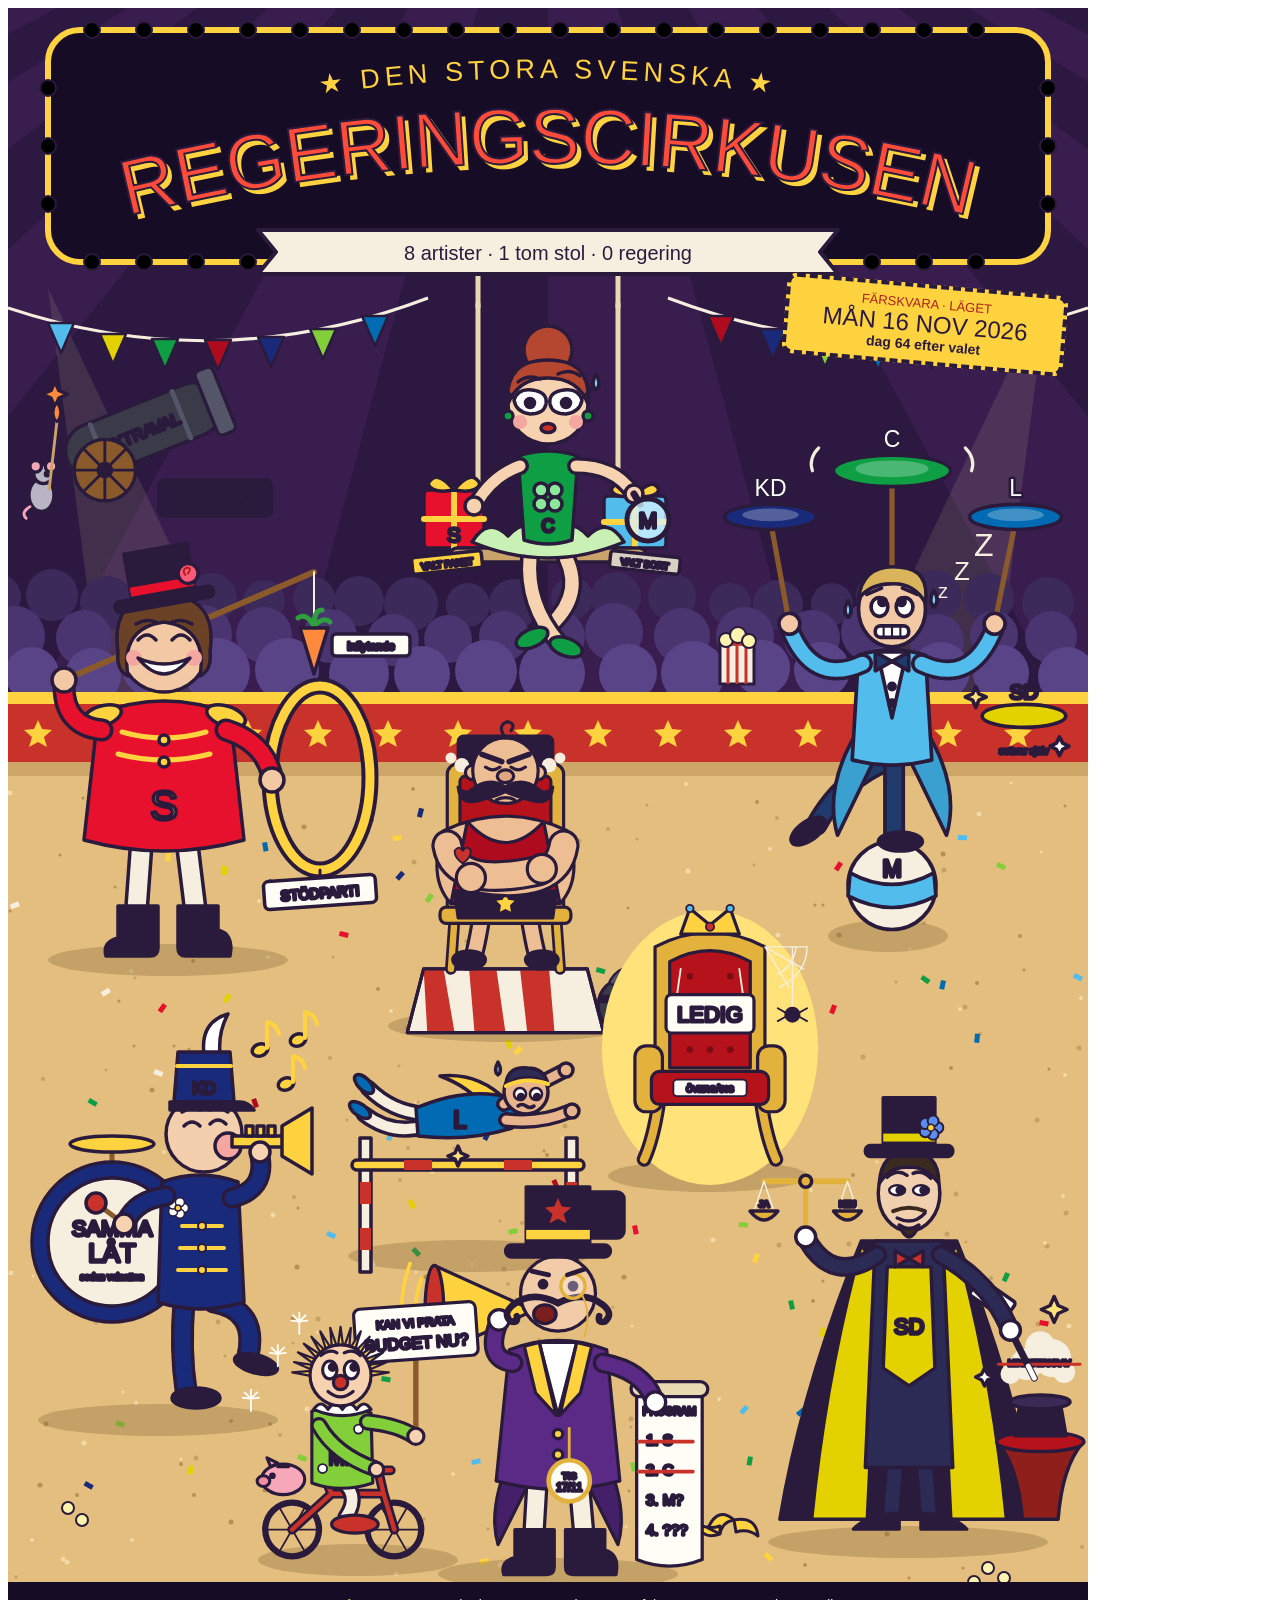
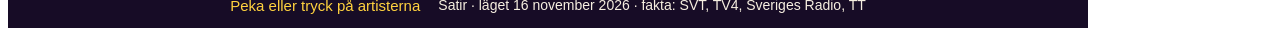
==== commit 23a51187: "Add today's poster, 16 November 2026 (F-006) C chose S's package, V holds its line, Kristersson repo" ====
--- a/public/index.html
+++ b/public/index.html
@@ -4,18 +4,18 @@
 <meta charset="utf-8">
 <meta name="viewport" content="width=device-width, initial-scale=1">
 <meta name="theme-color" content="#24163A">
-<title>Regeringscirkusen 2026</title>
-<meta name="description" content="Regeringscirkusen 2026 – en satirisk karikatyraffisch om regeringsbildningen. Peka eller tryck på artisterna.">
+<title>Regeringscirkusen 2026 – dag 64 efter valet</title>
+<meta name="description" content="Regeringscirkusen 2026 – läget 16 november: Centerpartiet har valt S:s paket. En satirisk karikatyraffisch om regeringsbildningen. Peka eller tryck på artisterna.">
 <link rel="icon" href="/favicon.svg" type="image/svg+xml">
 <link rel="icon" href="/favicon.ico" sizes="48x48">
 <link rel="apple-touch-icon" href="/apple-touch-icon.png">
 <link rel="canonical" href="https://cirkusen.trythis.one/">
 <meta property="og:type" content="website">
 <meta property="og:locale" content="sv_SE">
-<meta property="og:title" content="Regeringscirkusen 2026">
-<meta property="og:description" content="En satirisk karikatyraffisch om regeringsbildningen. Peka eller tryck på artisterna.">
+<meta property="og:title" content="Regeringscirkusen 2026 – dag 64 efter valet">
+<meta property="og:description" content="Läget 16 november: Centerpartiet har valt S:s paket. En satirisk karikatyraffisch om regeringsbildningen.">
 <meta property="og:url" content="https://cirkusen.trythis.one/">
-<meta property="og:image" content="https://cirkusen.trythis.one/assets/og-image.jpg">
+<meta property="og:image" content="https://cirkusen.trythis.one/2026-11-16/og-image.jpg">
 <meta property="og:image:width" content="1200">
 <meta property="og:image:height" content="630">
 <meta property="og:image:alt" content="Karikatyraffisch: Regeringscirkusen med partierna som cirkusartister.">
@@ -25,7 +25,7 @@
 <link rel="stylesheet" href="/assets/poster.css">
 <script src="/assets/poster.js" defer></script>
 </head>
-<body data-poster="2026-11-14">
+<body data-poster="2026-11-16">
 <nav id="nav" aria-label="Affischer"></nav>
 <div id="page">
 <div id="stage">
@@ -38,8 +38,8 @@
 <text x="540" y="252" text-anchor="middle" font-size="20" fill="#2A1B3D">8 artister · 1 tom stol · 0 regering</text></svg>
 <div class="stamp" style="position: absolute; left: 776px; top: 276px; width: 282px; box-sizing: border-box; background: #FFD23F; border: 4px dashed #2A1B3D; border-radius: 10px; padding: 8px 10px; text-align: center; transform: rotate(5deg); z-index: 5">
 <div style="font-family: Bungee, sans-serif; font-size: 13px; color: #B0201A">FÄRSKVARA · LÄGET</div>
-<div style="font-family: Bungee, sans-serif; font-size: 24px; line-height: 1.1">LÖR 14 NOV 2026</div>
-<div style="font-size: 14px; font-weight: 800">dag 62 efter valet</div>
+<div style="font-family: Bungee, sans-serif; font-size: 24px; line-height: 1.1">MÅN 16 NOV 2026</div>
+<div style="font-size: 14px; font-weight: 800">dag 64 efter valet</div>
 </div>
 <button type="button" class="act " aria-label="Extravalskanonen" data-act="cannon" aria-expanded="false" style="position: absolute; left: 16px; top: 322px; width: 250px; height: 192px; background: transparent; border: 0; padding: 0; cursor: pointer"><svg width="100%" height="100%" viewBox="0 0 260 200" style="display:block;overflow:visible"><g stroke="#2A1B3D" stroke-width="3.5" stroke-linejoin="round" stroke-linecap="round">
 <g class="shake">
@@ -90,10 +90,10 @@
 <circle cx="132" cy="118" r="7" fill="#F4A6A0" stroke="none"/><circle cx="188" cy="118" r="7" fill="#F4A6A0" stroke="none"/>
 <ellipse cx="160" cy="124" rx="7" ry="4.5" fill="#C8322B"/>
 <path class="drip" d="M208 70q6 11 0 16q-6 -5 0 -16z" fill="#7FD3FF"/>
-<rect x="24" y="250" width="70" height="17" rx="3" fill="#FFFDF6" transform="rotate(-6 59 258)"/>
-<text x="59" y="263" text-anchor="middle" font-size="9" fill="#2A1B3D" transform="rotate(-6 59 258)">TOTALPAKET</text>
-<rect x="222" y="250" width="70" height="17" rx="3" fill="#FFFDF6" transform="rotate(6 257 258)"/>
-<text x="257" y="263" text-anchor="middle" font-size="9" fill="#2A1B3D" transform="rotate(6 257 258)">TOTALPAKET</text>
+<rect x="24" y="250" width="70" height="17" rx="3" fill="#FFD23F" transform="rotate(-6 59 258)"/>
+<text x="59" y="263" text-anchor="middle" font-size="9" fill="#2A1B3D" transform="rotate(-6 59 258)">VALT PAKET</text>
+<rect x="222" y="250" width="70" height="17" rx="3" fill="#D9D2C3" transform="rotate(6 257 258)"/>
+<text x="257" y="263" text-anchor="middle" font-size="9" fill="#5A4B6B" transform="rotate(6 257 258)">VALT BORT</text>
 </g></svg></button>
 <button type="button" class="act " aria-label="Vänsterpartiet" data-act="V" aria-expanded="false" style="position: absolute; left: 352px; top: 668px; width: 300px; height: 364px; background: transparent; border: 0; padding: 0; cursor: pointer"><svg width="100%" height="100%" viewBox="0 0 330 400" style="display:block;overflow:visible"><g stroke="#2A1B3D" stroke-width="3.5" stroke-linejoin="round" stroke-linecap="round">
 <path d="M70 322 L250 322 L268 392 L52 392Z" fill="#F6EFE0"/>
@@ -354,31 +354,31 @@
 
 <div class="pop" data-pop="C" hidden role="status" style="cursor: pointer; position: absolute; left: 350px; top: 668px; width: 400px; z-index: 30; box-sizing: border-box; background: #FFFDF6; border: 4px solid #2A1B3D; border-radius: 24px; padding: 14px 18px; box-shadow: 6px 6px 0 #2A1B3D; font-size: 20px; line-height: 1.35; color: #2A1B3D">
 <div style="font-family: Bungee, sans-serif; font-size: 17px; color: #00702A">C · Trapetsdivan</div>
-Två totalpaket på en gång – ett från S, ett från M! Jag synar båda i lugn och ro. Men inga V-ministrar och inget SD-samarbete, tack.
+Jag har valt! S:s totalpaket, inte M:s. Men flera frågor återstår: politiken, pengarna och stödet i riksdagen. Och V måste släppa sitt regeringskrav.
 </div>
 <div class="pop" data-pop="S" hidden role="status" style="cursor: pointer; position: absolute; left: 24px; top: 396px; width: 400px; z-index: 30; box-sizing: border-box; background: #FFFDF6; border: 4px solid #2A1B3D; border-radius: 24px; padding: 14px 18px; box-shadow: 6px 6px 0 #2A1B3D; font-size: 20px; line-height: 1.35; color: #2A1B3D">
 <div style="font-family: Bungee, sans-serif; font-size: 17px; color: #B0201A">S · Domptören</div>
-Hopp genom ringen, V! Du får inflytande – men ingen ministerstol. Jag vill regera med MP och C. Och talmannen: ingen tredje omröstning utan säker majoritet!
+Hopp genom ringen, V! Du får inflytande – men ingen ministerstol. C har valt mitt paket, nu startar nästa fas! Och talmannen: ingen tredje omröstning utan säker majoritet!
 </div>
 <div class="pop" data-pop="V" hidden role="status" style="cursor: pointer; position: absolute; left: 300px; top: 1004px; width: 390px; z-index: 30; box-sizing: border-box; background: #FFFDF6; border: 4px solid #2A1B3D; border-radius: 24px; padding: 14px 18px; box-shadow: 6px 6px 0 #2A1B3D; font-size: 20px; line-height: 1.35; color: #2A1B3D">
 <div style="font-family: Bungee, sans-serif; font-size: 17px; color: #AF0B1E">V · Starkmannen</div>
-Hmpf. Jag sitter kvar. Ministerposter, annars inga röster – kongressbeslutet väger tusen kilo.
+Hmpf. Jag sitter kvar. Vår linje är oförändrad – kravet på ministerposter står – men vi förhandlar vidare nu när C valt S.
 </div>
 <div class="pop" data-pop="M" hidden role="status" style="cursor: pointer; position: absolute; left: 650px; top: 934px; width: 400px; z-index: 30; box-sizing: border-box; background: #FFFDF6; border: 4px solid #2A1B3D; border-radius: 24px; padding: 14px 18px; box-shadow: 6px 6px 0 #2A1B3D; font-size: 20px; line-height: 1.35; color: #2A1B3D">
 <div style="font-family: Bungee, sans-serif; font-size: 17px; color: #1F4E9C">M · Tallriksjonglören</div>
-Titta, en borgerlig mittenregering! M, C, KD och L snurrar – om bara C-tallriken ligger kvar. SD svävar för sig själv. Rapport till talmannen på tisdag.
+C-tallriken gungar – C valde S! Men jag sonderar vidare för M, C, KD och L, och dörren står öppen. SD svävar för sig själv. Rapport till talmannen i morgon.
 </div>
 <div class="pop" data-pop="KD" hidden role="status" style="cursor: pointer; position: absolute; left: 24px; top: 866px; width: 380px; z-index: 30; box-sizing: border-box; background: #FFFDF6; border: 4px solid #2A1B3D; border-radius: 24px; padding: 14px 18px; box-shadow: 6px 6px 0 #2A1B3D; font-size: 20px; line-height: 1.35; color: #2A1B3D">
 <div style="font-family: Bungee, sans-serif; font-size: 17px; color: #1A2A7A">KD · Enmansorkestern</div>
-Samma låt sedan valnatten: Kristersson som statsminister! Och SD:s besked? Välkommet ansvarstagande.
+Samma låt sedan valnatten: Kristersson som statsminister! C valde S – men vi spelar vidare. Och SD:s besked? Välkommet ansvarstagande.
 </div>
 <div class="pop" data-pop="L" hidden role="status" style="cursor: pointer; position: absolute; left: 290px; top: 878px; width: 380px; z-index: 30; box-sizing: border-box; background: #FFFDF6; border: 4px solid #2A1B3D; border-radius: 24px; padding: 14px 18px; box-shadow: 6px 6px 0 #2A1B3D; font-size: 20px; line-height: 1.35; color: #2A1B3D">
 <div style="font-family: Bungee, sans-serif; font-size: 17px; color: #006AB3">L · Akrobaten</div>
-Över spärren – med en hårsmån! Nu hänger vi med i M:s mittenförslag. Rödgröna kandidater har fått nej två gånger.
+Över spärren – med en hårsmån! Vi hänger kvar i M:s mittenförslag, även om C valde S. Rödgröna kandidater har fått nej två gånger.
 </div>
 <div class="pop" data-pop="MP" hidden role="status" style="cursor: pointer; position: absolute; left: 150px; top: 1130px; width: 380px; z-index: 30; box-sizing: border-box; background: #FFFDF6; border: 4px solid #2A1B3D; border-radius: 24px; padding: 14px 18px; box-shadow: 6px 6px 0 #2A1B3D; font-size: 20px; line-height: 1.35; color: #2A1B3D">
 <div style="font-family: Bungee, sans-serif; font-size: 17px; color: #2E7D1E">MP · Clownen</div>
-Jag är med i S förslag. Men hallå – kan vi inte börja prata budget medan ni håller på med stolarna?
+Jag är med i S förslag. Välkommet, C! Men hallå – kan vi inte börja prata budget medan ni håller på med stolarna?
 </div>
 <div class="pop" data-pop="SD" hidden role="status" style="cursor: pointer; position: absolute; left: 640px; top: 916px; width: 410px; z-index: 30; box-sizing: border-box; background: #FFFDF6; border: 4px solid #2A1B3D; border-radius: 24px; padding: 14px 18px; box-shadow: 6px 6px 0 #2A1B3D; font-size: 20px; line-height: 1.35; color: #2A1B3D">
 <div style="font-family: Bungee, sans-serif; font-size: 17px; color: #6B5F00">SD · Trollkarlen</div>
@@ -386,7 +386,7 @@
 </div>
 <div class="pop" data-pop="T" hidden role="status" style="cursor: pointer; position: absolute; left: 330px; top: 1010px; width: 420px; z-index: 30; box-sizing: border-box; background: #FFFDF6; border: 4px solid #2A1B3D; border-radius: 24px; padding: 14px 18px; box-shadow: 6px 6px 0 #2A1B3D; font-size: 20px; line-height: 1.35; color: #2A1B3D">
 <div style="font-family: Bungee, sans-serif; font-size: 17px; color: #5B2A86">Talmannen · Cirkusdirektören</div>
-Mina damer och herrar! Två nummer har fallit. På tisdag 17 november rapporterar M – sedan utropar jag nästa nummer!
+Mina damer och herrar! Två nummer har fallit. I morgon, tisdag 17 november, rapporterar M – sedan pratar jag med alla partiledare och utropar nästa nummer!
 </div>
 <div class="pop" data-pop="chair" hidden role="status" style="cursor: pointer; position: absolute; left: 500px; top: 730px; width: 380px; z-index: 30; box-sizing: border-box; background: #FFFDF6; border: 4px solid #2A1B3D; border-radius: 24px; padding: 14px 18px; box-shadow: 6px 6px 0 #2A1B3D; font-size: 20px; line-height: 1.35; color: #2A1B3D">
 <div style="font-family: Bungee, sans-serif; font-size: 17px; color: #8A6A10">Statsministerstolen</div>
@@ -399,7 +399,7 @@
 
 <div style="position: absolute; left: 0; top: 1574px; width: 1080px; height: 46px; background: #170C26; color: #F6EFE0; display: flex; align-items: center; justify-content: center; gap: 18px; font-size: 14px; z-index: 20">
 <span style="font-family: Bungee, sans-serif; font-size: 15px; color: #FFD23F">Peka eller tryck på artisterna</span>
-<span>Satir · läget 14 november 2026 · fakta: SVT, TV4, Sveriges Radio, TT</span>
+<span>Satir · läget 16 november 2026 · fakta: SVT, TV4, Sveriges Radio, TT</span>
 </div>
 </div>
 </div>
